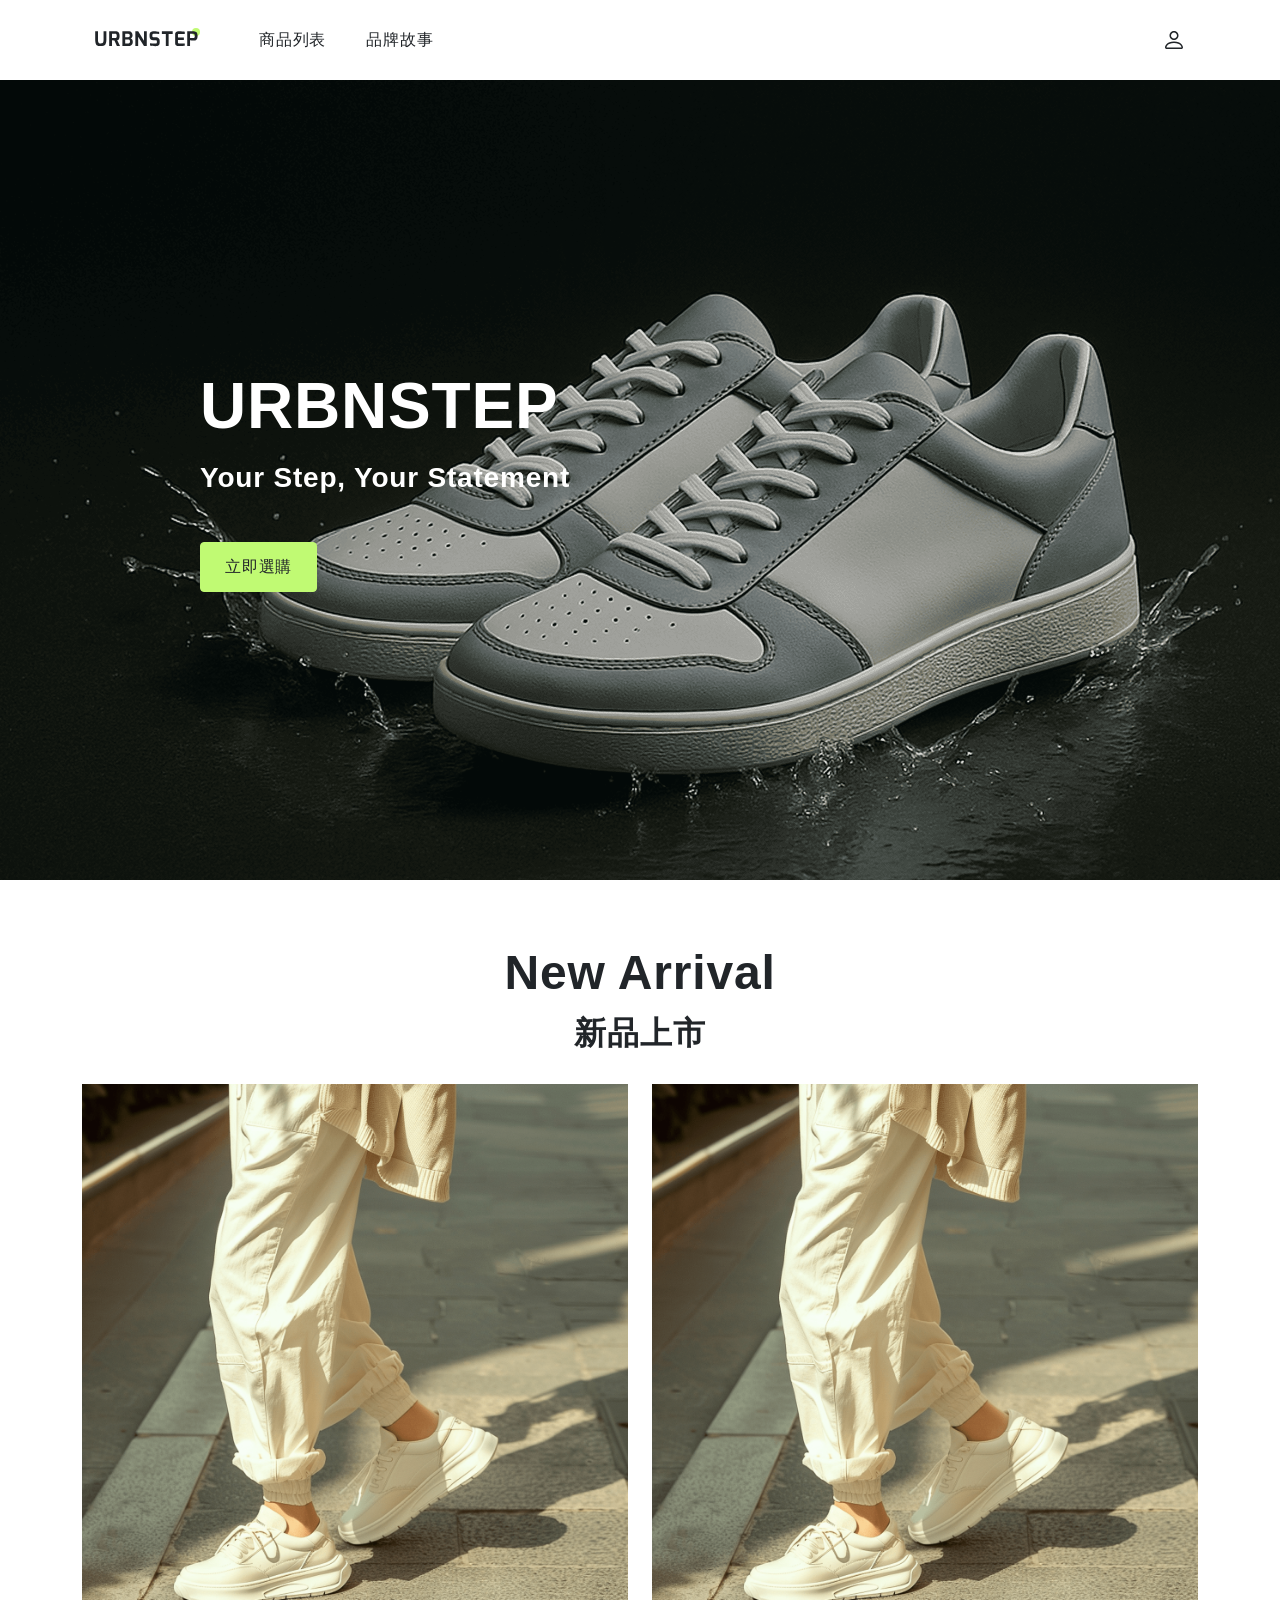
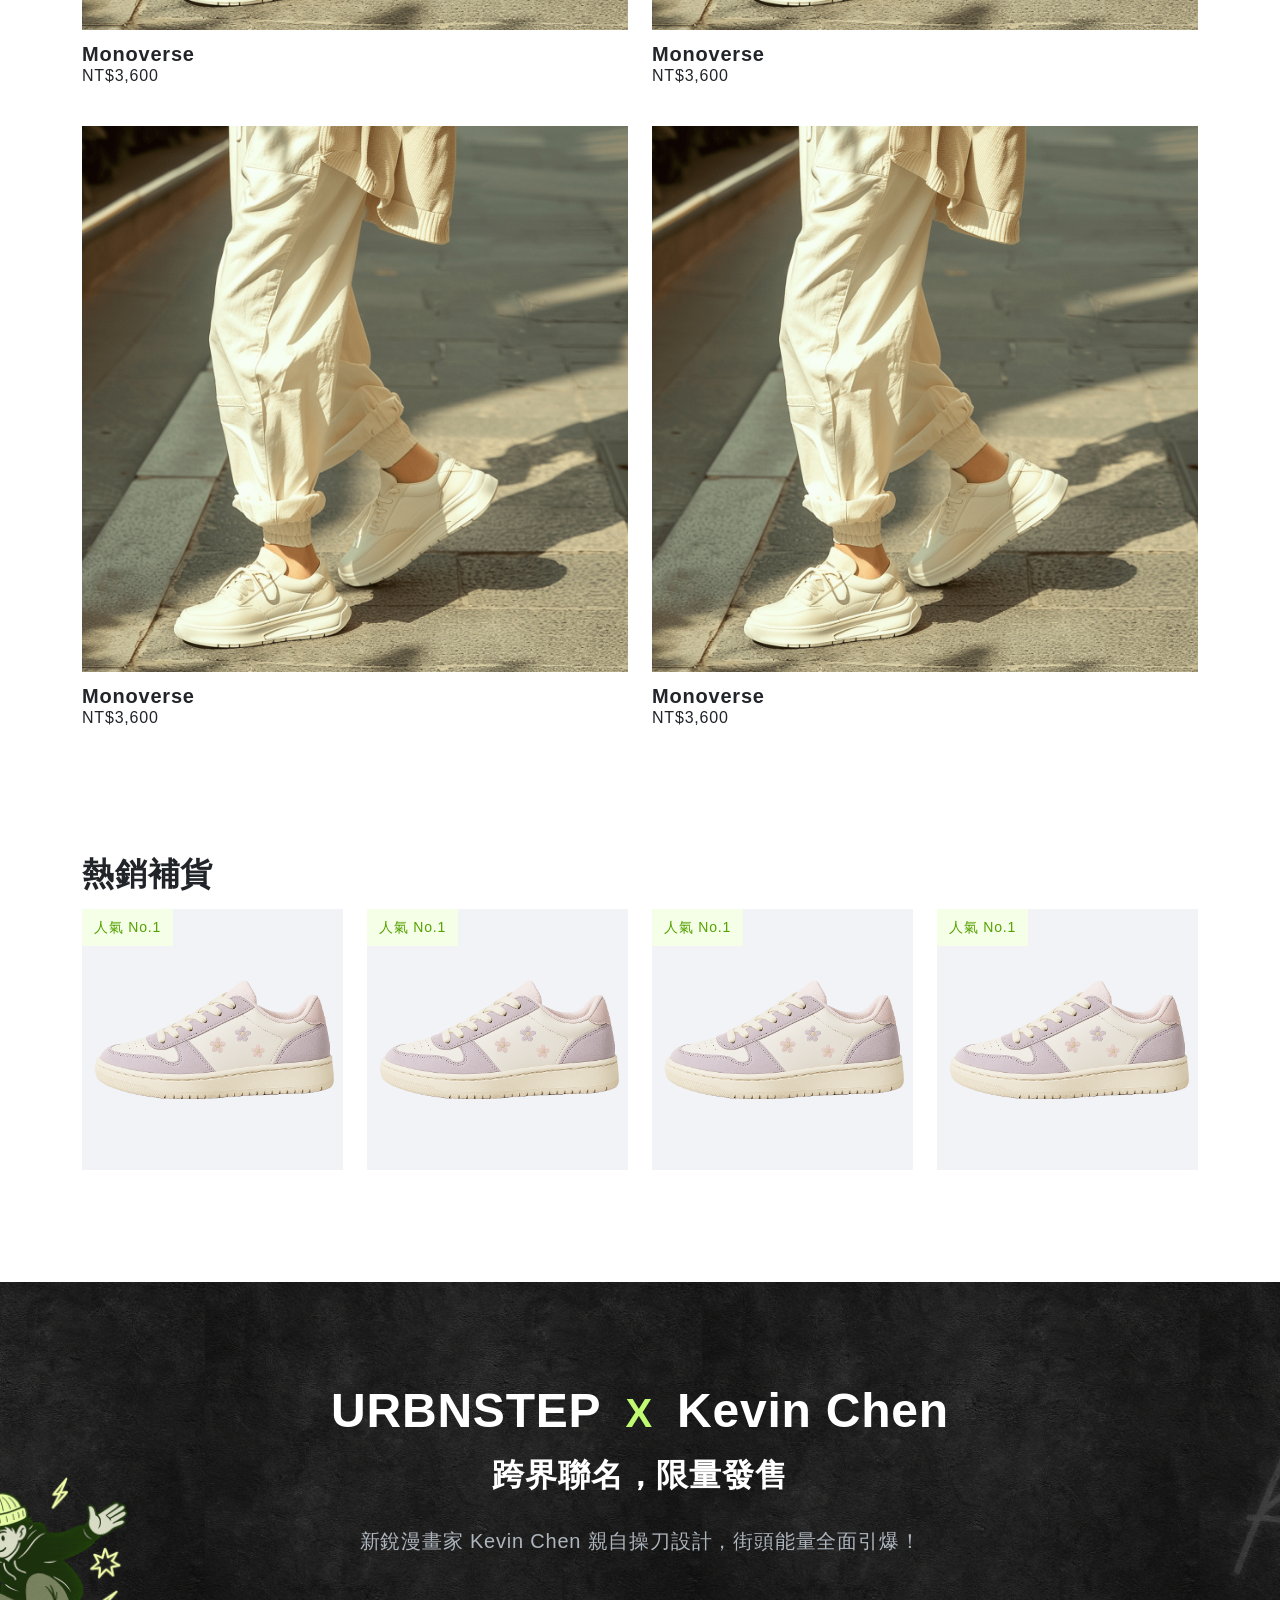
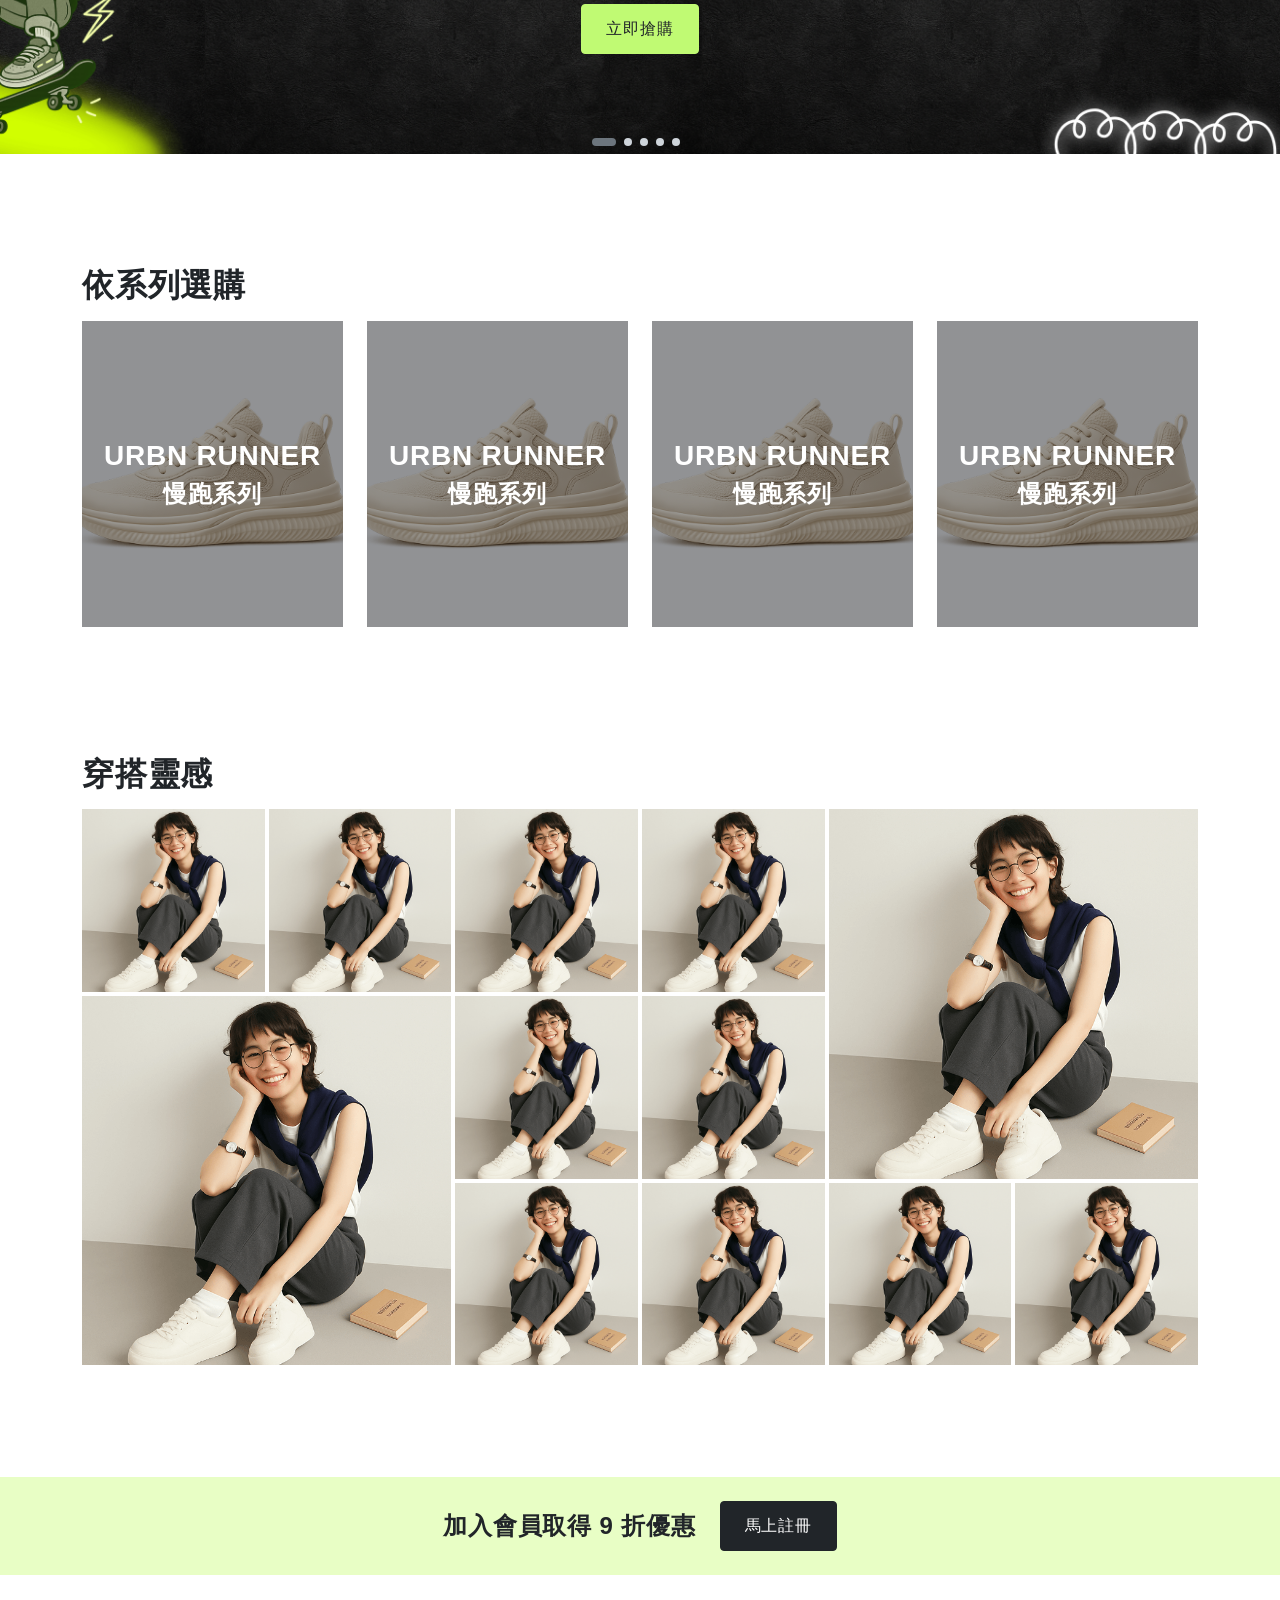
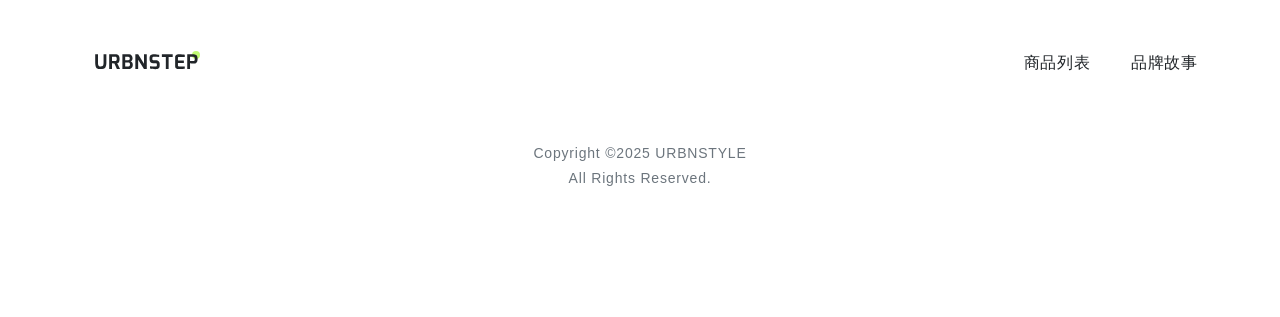
==== index.html @ 95d996f2 "feat:新增 index.html 的內容(穿搭、優惠)" ====
<!doctype html>
<html lang="en">
  <head>
    <meta charset="UTF-8" />
    <meta name="viewport" content="width=device-width, initial-scale=1.0" />
    <title>Document</title>
    <link rel="stylesheet" href="./css/style/all.css" />
  </head>
  <body>
    <!-- header -->
    <header>
      <nav class="container py-sm-4 py-2">
        <ul
          class="list-unstyled d-flex justify-content-between align-items-center"
        >
          <li>
            <ul class="list-unstyled d-flex align-items-center">
              <li class="me-8">
                <img src="./img/svg/logo/logo.svg" alt="品牌標誌" />
              </li>
              <li class="me-7 d-none d-sm-flex">
                <a class="py-3 fs-6 text-neutral-900 fw-medium" href="#"
                  >商品列表</a
                >
              </li>
              <li class="me-7 d-none d-sm-flex">
                <a class="py-3 fs-6 text-neutral-900 fw-medium" href="#"
                  >品牌故事</a
                >
              </li>
            </ul>
          </li>
          <li>
            <a class="p-3" href="#">
              <img src="./img/svg/icon/person.svg" alt="會員登入標誌" />
            </a>
          </li>
        </ul>
        <ul class="list-unstyled d-flex d-sm-none">
          <li class="w-50">
            <a class="py-3" href="">商品列表</a>
          </li class="w-50">
                    <li>
            <a class="py-3" href="">商品列表</a>
          </li>
        </ul>
      </nav>
      <section class="py-12 ps-13 bg-hero">
        <div>
          <div class="mb-8">
            <div class="mb-4">
              <h2 class="display-1 text-neutral-0 fw-bold lh-1p2">URBNSTEP</h2>
            </div>
            <h2 class="fs-3 text-neutral-0 fw-bold lh-1p2">
              Your Step, Your Statement
            </h2>
          </div>
          <input
            class="btn btn-large btn-primary"
            type="button"
            value="立即選購"
          />
        </div>
      </section>
    </header>
    <!-- main -->
    <main class="py-10">
      <!-- new arrival -->
      <section class="container pb-10">
        <!-- 標題 -->
        <div class="text-center mb-6">
          <div class="mb-3">
            <h2 class="display-2 text-neutral-900 fw-bold lh-1p2">
              New Arrival
            </h2>
          </div>
          <h2 class="fs-2 text-neutral-900 fw-bold lh-1p2">新品上市</h2>
        </div>
        <!-- 商品列表 -->
        <ul class="list-unstyled row row-cols-2 row-gap-7">
          <li class="col">
            <a href="">
              <div class="mb-3">
                <img src="./img/new-1.png" alt="商品照片" title="商品照片" />
              </div>
              <div>
                <h3 class="fs-5 text-neutral-900 fw-bold lh-1p2">Monoverse</h3>
                <h3 class="fs-6 text-neutral-900 fs-medium">NT$3,600</h3>
              </div>
            </a>
          </li>
          <li class="col">
            <a href="">
              <div class="mb-3">
                <img src="./img/new-1.png" alt="商品照片" title="商品照片" />
              </div>
              <div>
                <h3 class="fs-5 text-neutral-900 fw-bold lh-1p2">Monoverse</h3>
                <h3 class="fs-6 text-neutral-900 fs-medium">NT$3,600</h3>
              </div>
            </a>
          </li>
          <li class="col">
            <a href="">
              <div class="mb-3">
                <img src="./img/new-1.png" alt="商品照片" title="商品照片" />
              </div>
              <div>
                <h3 class="fs-5 text-neutral-900 fw-bold lh-1p2">Monoverse</h3>
                <h3 class="fs-6 text-neutral-900 fs-medium">NT$3,600</h3>
              </div>
            </a>
          </li>
          <li class="col">
            <a href="">
              <div class="mb-3">
                <img src="./img/new-1.png" alt="商品照片" title="商品照片" />
              </div>
              <div>
                <h3 class="fs-5 text-neutral-900 fw-bold lh-1p2">Monoverse</h3>
                <h3 class="fs-6 text-neutral-900 fs-medium">NT$3,600</h3>
              </div>
            </a>
          </li>
        </ul>
      </section>
      <!-- 熱銷補貨 -->
      <section class="container py-10">
        <!-- 標題 -->
        <div class="mb-4">
          <h2 class="fs-2 text-neutral-900 fw-bold lh-1p2">熱銷補貨</h2>
        </div>
        <!-- 商品列表 -->
        <ul class="list-unstyled row row-cols-4">
          <li class="col">
            <div class="position-relative">
              <img src="./img/product-3.png" alt="商品圖片" title="商品圖片" />
              <span
                class="py-2 px-3 position-absolute top-0 start-0 fs-7 text-primary-400 fw-medium bg-primary-100"
                >人氣 No.1</span
              >
            </div>
          </li>
          <li class="col">
            <div class="position-relative">
              <img src="./img/product-3.png" alt="商品圖片" title="商品圖片" />
              <span
                class="py-2 px-3 position-absolute top-0 start-0 fs-7 text-primary-400 fw-medium bg-primary-100"
                >人氣 No.1</span
              >
            </div>
          </li>
          <li class="col">
            <div class="position-relative">
              <img src="./img/product-3.png" alt="商品圖片" title="商品圖片" />
              <span
                class="py-2 px-3 position-absolute top-0 start-0 fs-7 text-primary-400 fw-medium bg-primary-100"
                >人氣 No.1</span
              >
            </div>
          </li>
          <li class="col">
            <div class="position-relative">
              <img src="./img/product-3.png" alt="商品圖片" title="商品圖片" />
              <span
                class="py-2 px-3 position-absolute top-0 start-0 fs-7 text-primary-400 fw-medium bg-primary-100"
                >人氣 No.1</span
              >
            </div>
          </li>
        </ul>
      </section>
      <!-- 聯名 -->
      <section class="py-8">
        <!-- 標題、CTA -->
        <div class="bg-cobrand pt-14 pb-2">
          <div class="text-center mb-15">
            <div class="mb-8">
              <div class="mb-4">
                <h2 class="display-2 text-neutral-0 fw-bold lh-1p2">
                  URBNSTEP<span
                    class="px-5 fs-1 text-primary-300 fw-bold lh-1p2"
                    >X</span
                  >Kevin Chen
                </h2>
              </div>
              <div class="mb-6">
                <h2 class="fs-2 text-neutral-0 fw-bold lh-1p2">
                  跨界聯名，限量發售
                </h2>
              </div>
              <p class="fs-5 text-neutral-500 fw-normal">
                新銳漫畫家 Kevin Chen 親自操刀設計，街頭能量全面引爆！
              </p>
            </div>
            <input
              class="btn btn-large btn-primary"
              type="button"
              value="立即搶購"
            />
          </div>
          <!-- 分頁按鈕 -->
          <ul class="list-unstyled d-flex justify-content-center">
            <li class="me-2">
              <a class="py-1 px-3 bg-neutral-600 rounded-pill" href=""></a>
            </li>
            <li class="me-2">
              <a class="py-1 px-1 bg-neutral-400 rounded-pill" href=""></a>
            </li>
            <li class="me-2">
              <a class="py-1 px-1 bg-neutral-400 rounded-pill" href=""></a>
            </li>
            <li class="me-2">
              <a class="py-1 px-1 bg-neutral-400 rounded-pill" href=""></a>
            </li>
            <li class="me-2">
              <a class="py-1 px-1 bg-neutral-400 rounded-pill" href=""></a>
            </li>
          </ul>
        </div>
      </section>
      <!-- 系列 -->
      <section class="container py-10">
        <!-- 標題 -->
        <div class="mb-4">
          <h2 class="fs-2 text-neutral-900 fw-bold lh-1p2">依系列選購</h2>
        </div>
        <!-- 商品列表 -->
        <ul class="list-unstyled row row-cols-4">
          <li class="col">
            <div class="py-16 bg-shoes-1">
              <div class="text-center">
                <div class="mb-2">
                  <p class="fs-3 text-neutral-0 fw-bold lh-1p2">URBN RUNNER</p>
                </div>
                <p class="fs-4 text-neutral-0 fw-bold lh-1p2">慢跑系列</p>
              </div>
            </div>
          </li>
          <li class="col">
            <div class="py-16 bg-shoes-1">
              <div class="text-center">
                <div class="mb-2">
                  <p class="fs-3 text-neutral-0 fw-bold lh-1p2">URBN RUNNER</p>
                </div>
                <p class="fs-4 text-neutral-0 fw-bold lh-1p2">慢跑系列</p>
              </div>
            </div>
          </li>
          <li class="col">
            <div class="py-16 bg-shoes-1">
              <div class="text-center">
                <div class="mb-2">
                  <p class="fs-3 text-neutral-0 fw-bold lh-1p2">URBN RUNNER</p>
                </div>
                <p class="fs-4 text-neutral-0 fw-bold lh-1p2">慢跑系列</p>
              </div>
            </div>
          </li>
          <li class="col">
            <div class="py-16 bg-shoes-1">
              <div class="text-center">
                <div class="mb-2">
                  <p class="fs-3 text-neutral-0 fw-bold lh-1p2">URBN RUNNER</p>
                </div>
                <p class="fs-4 text-neutral-0 fw-bold lh-1p2">慢跑系列</p>
              </div>
            </div>
          </li>
        </ul>
      </section>
      <!-- 穿搭 -->
      <section class="container py-10">
        <!-- 標題 -->
        <div class="mb-4">
          <h2 class="fs-2 text-neutral-900 fw-bold lh-1p2">穿搭靈感</h2>
        </div>
        <!-- 照片 -->
        <div>
          <ul class="list-unstyled d-flex gap-1">
            <li class="d-flex gap-1 flex-column">
              <div class="d-flex gap-1">
                <a  href="">
                  <img src="./img/inspiration-1.png" alt="照片" title="照片" />
                </a>
                <a  href="">
                  <img src="./img/inspiration-1.png" alt="照片" title="照片" />
                </a>
              </div>
              <a  href="">
                <img src="./img/inspiration-1.png" alt="照片" title="照片" />
              </a>
            </li>
            <li class="d-flex gap-1 flex-column">
              <div class="d-flex gap-1">
                <a  href="">
                  <img src="./img/inspiration-1.png" alt="照片" title="照片" />
                </a>
                <a  href="">
                  <img src="./img/inspiration-1.png" alt="照片" title="照片" />
                </a>
              </div>
              <div class="d-flex gap-1">
                <a  href="">
                  <img src="./img/inspiration-1.png" alt="照片" title="照片" />
                </a>
                <a  href="">
                  <img src="./img/inspiration-1.png" alt="照片" title="照片" />
                </a>
              </div>
              <div class="d-flex gap-1">
                <a  href="">
                  <img src="./img/inspiration-1.png" alt="照片" title="照片" />
                </a>
                <a  href="">
                  <img src="./img/inspiration-1.png" alt="照片" title="照片" />
                </a>
              </div>
            </li>
            <li class="d-flex gap-1 flex-column">
              <a  href="">
                <img src="./img/inspiration-1.png" alt="照片" title="照片" />
              </a>
              <div class="d-flex gap-1">
                <a  href="">
                  <img src="./img/inspiration-1.png" alt="照片" title="照片" />
                </a>
                <a href="">
                  <img src="./img/inspiration-1.png" alt="照片" title="照片" />
                </a>
              </div>

            </li>
          </ul>
        </div>
      </section>
      <!-- 優惠 -->
      <section class="pt-8">
        <div class="py-5 bg-primary-200 d-flex gap-5 justify-content-center align-items-center">
          <h2 class="fs-4 text-neutral-900 fw-bold lh-1p2">
            加入會員取得 9 折優惠
          </h2>
          <a class="btn btn-large btn-neutral-filled" href="">
            馬上註冊
          </a>
        </div>
      </section>
    <!-- footer -->
    <footer class="py-10">
      <nav class="container mb-5">
        <ul
          class="list-unstyled d-flex justify-content-between align-items-center"
        >
          <li class="me-8">
            <img src="./img/svg/logo/logo.svg" alt="品牌標誌" />
          </li>
          <li class="d-flex justify-content-center align-items-center">
            <a class="me-7 py-3 fs-6 text-neutral-900 fw-medium" href="#"
              >商品列表</a
            >
            <a class="py-3 fs-6 text-neutral-900 fw-medium" href="#"
              >品牌故事</a
            >
          </li>
        </ul>
      </nav>
      <section class="container pt-6 text-center">
        <div class="mb-1">
          <p class="fs-7 text-neutral-600 fw-normal">
            Copyright ©2025 URBNSTYLE
          </p>
        </div>
        <p class="fs-7 text-neutral-600 fw-normal">All Rights Reserved.</p>
      </section>
    </footer>
  </body>
</html>
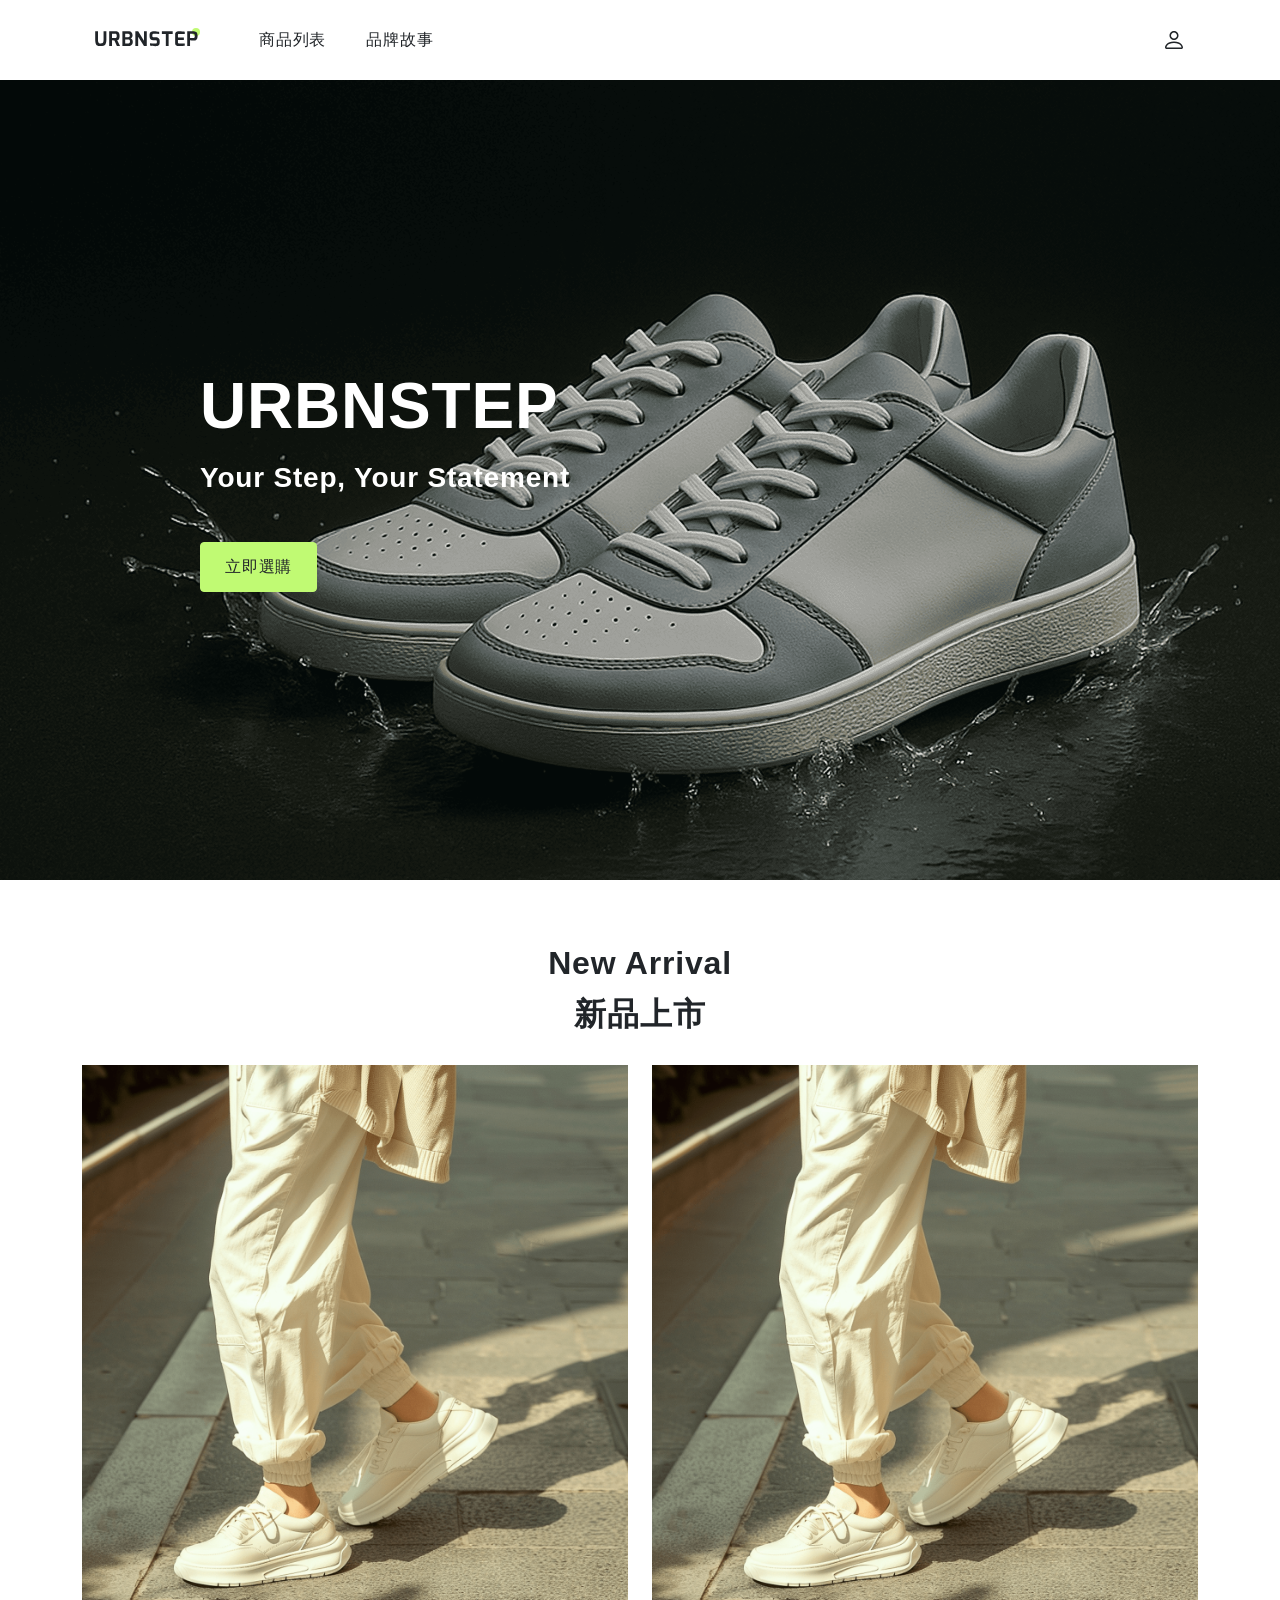
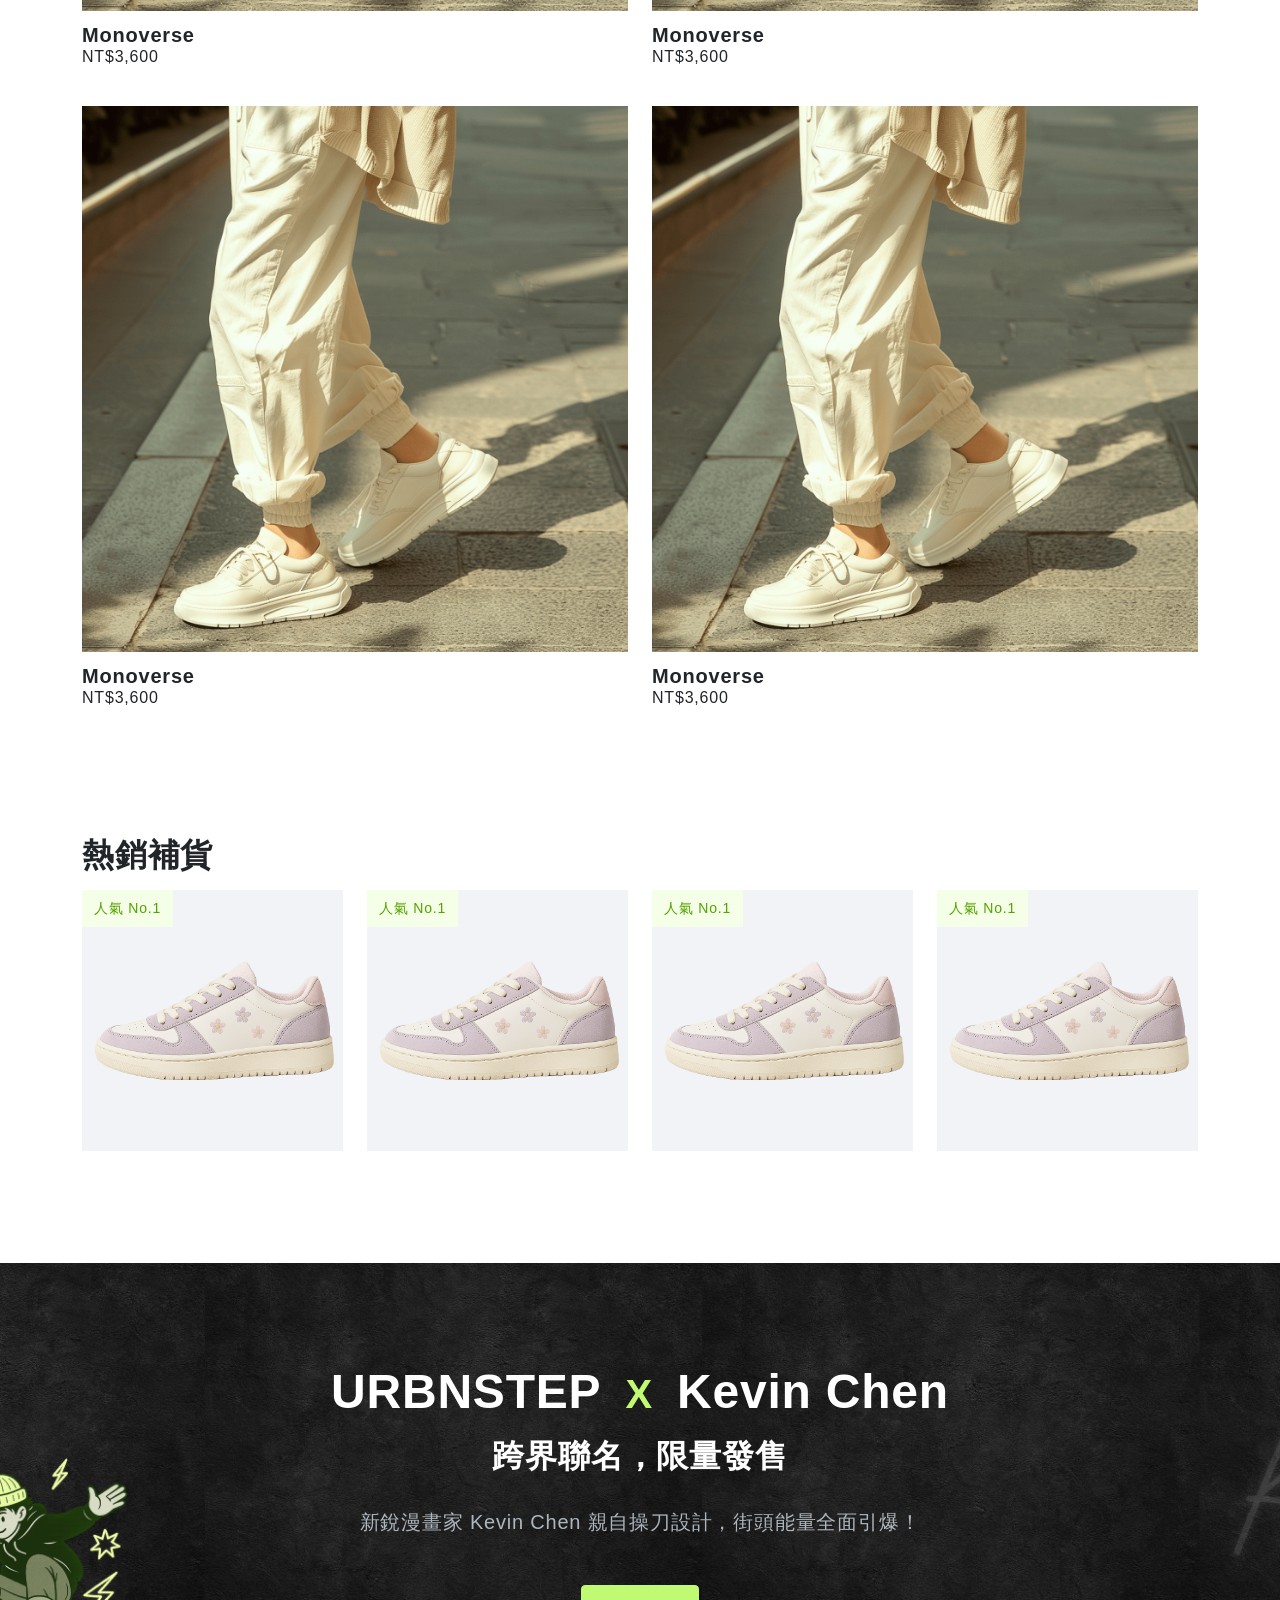
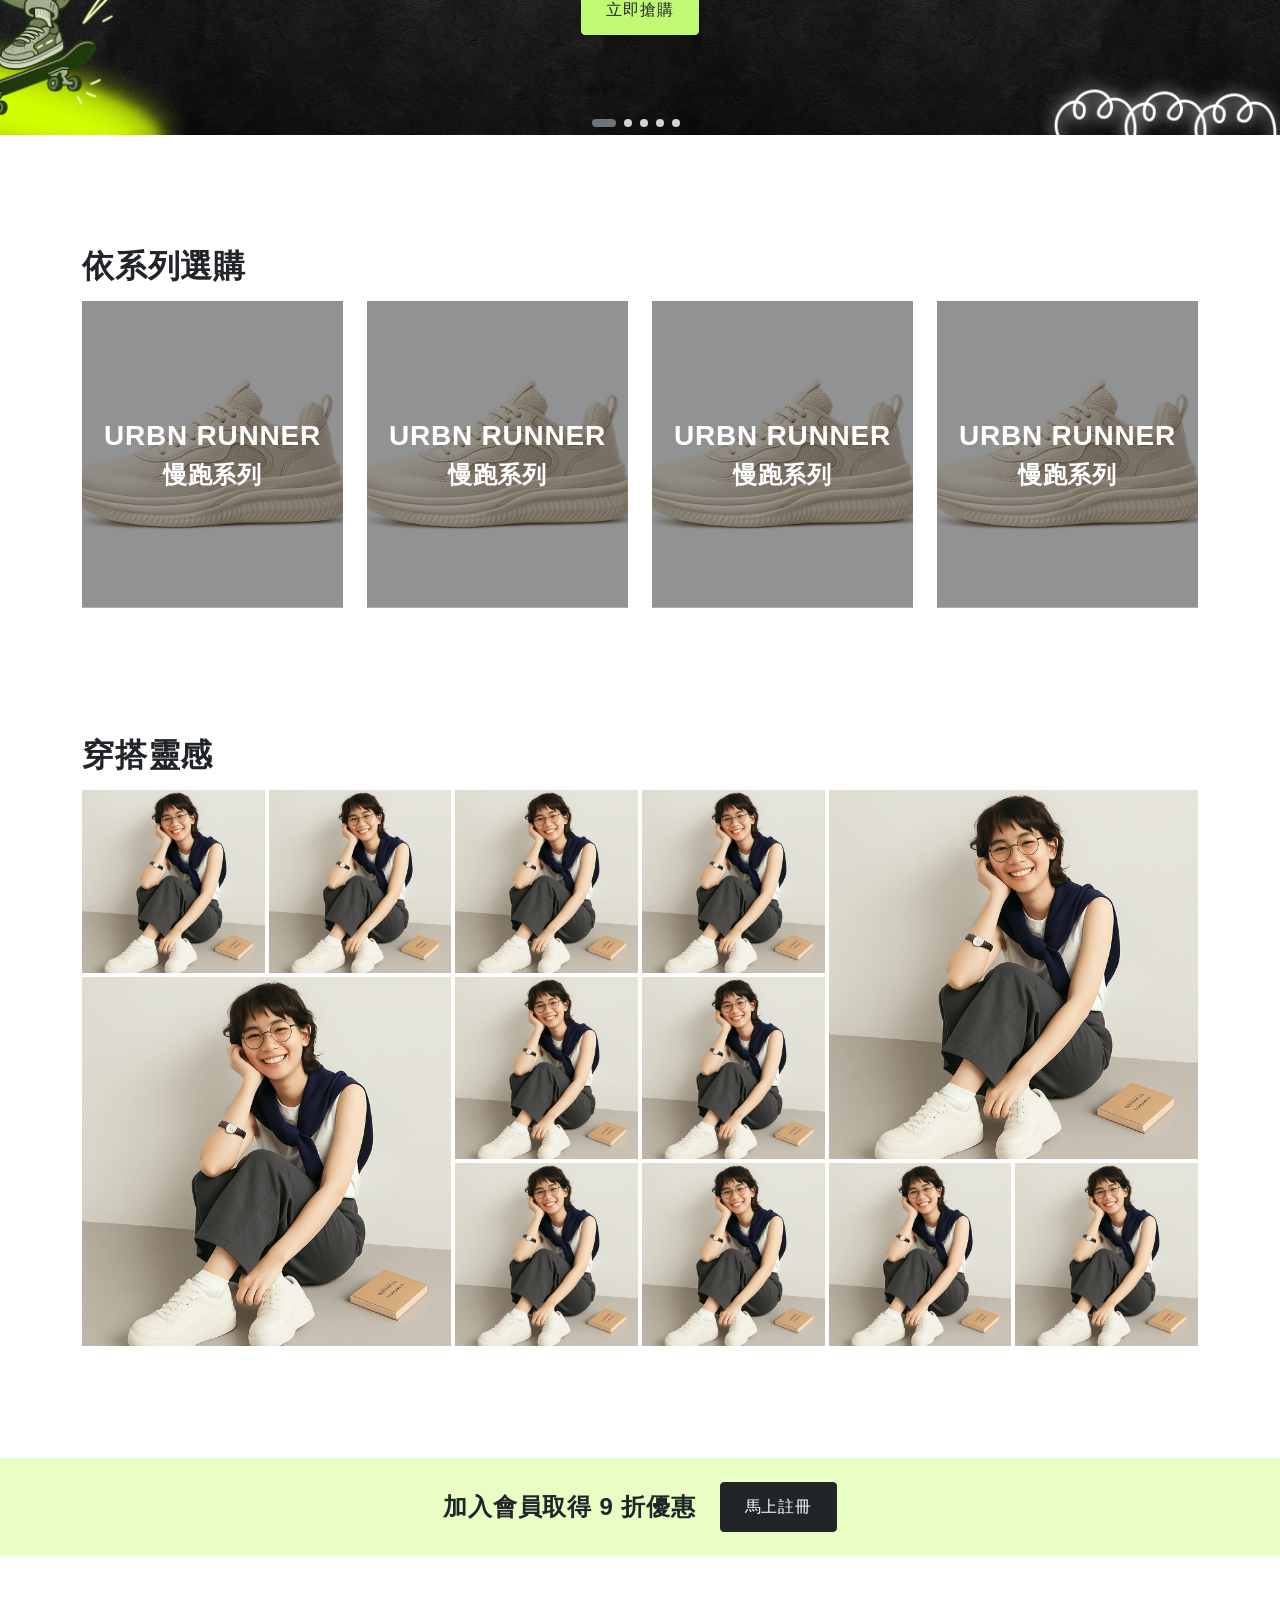
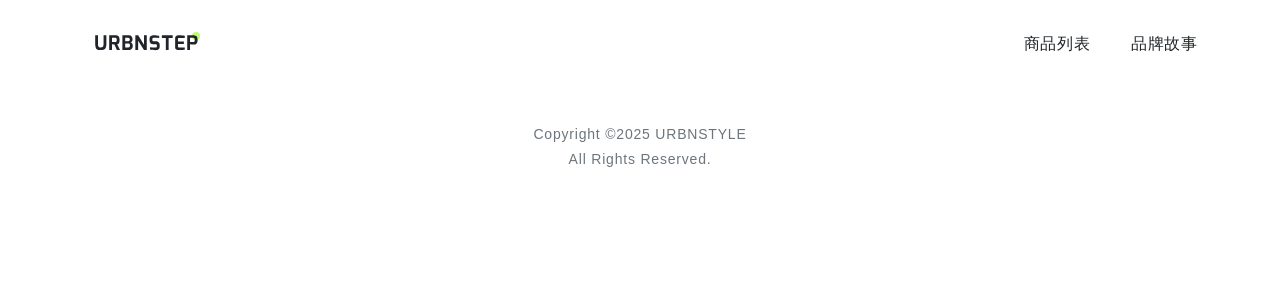
==== commit 13c011af: "feat:新增 index.html 的 RWD (header)" ====
--- a/index.html
+++ b/index.html
@@ -9,7 +9,8 @@
   <body>
     <!-- header -->
     <header>
-      <nav class="container py-sm-4 py-2">
+      <!-- 電腦版 -->
+      <nav class="container py-sm-4 py-3">
         <ul
           class="list-unstyled d-flex justify-content-between align-items-center"
         >
@@ -36,22 +37,26 @@
             </a>
           </li>
         </ul>
-        <ul class="list-unstyled d-flex d-sm-none">
-          <li class="w-50">
-            <a class="py-3" href="">商品列表</a>
-          </li class="w-50">
-                    <li>
-            <a class="py-3" href="">商品列表</a>
-          </li>
-        </ul>
       </nav>
-      <section class="py-12 ps-13 bg-hero">
+      <!-- 手機版 -->
+      <nav class="d-sm-none">
+        <ul class="list-unstyled d-flex  text-center">
+          <li class="flex-grow-1">
+            <a class="py-3 btn-primary-200 active-1" href="">商品列表</a>
+          </li >
+          <li class="flex-grow-1">
+            <a class="py-3 btn-primary-200 " href="">品牌故事</a>
+          </li>
+        </ul>
+      </nav>
+      <!-- hero  -->
+      <section class="py-12 ps-md-13 px-5 bg-md-hero bg-hero">
         <div>
-          <div class="mb-8">
-            <div class="mb-4">
-              <h2 class="display-1 text-neutral-0 fw-bold lh-1p2">URBNSTEP</h2>
-            </div>
-            <h2 class="fs-3 text-neutral-0 fw-bold lh-1p2">
+          <div class="mb-md-8 mb-6">
+            <div class="mb-md-4 mb-2">
+              <h2 class="display-md-1 display-2 text-neutral-0 fw-bold lh-1p2">URBNSTEP</h2>
+            </div>
+            <h2 class="fs-md-3 fs-5 text-neutral-0 fw-bold lh-1p2">
               Your Step, Your Statement
             </h2>
           </div>
@@ -64,13 +69,13 @@
       </section>
     </header>
     <!-- main -->
-    <main class="py-10">
+    <main class="py-md-10 py-7">
       <!-- new arrival -->
       <section class="container pb-10">
         <!-- 標題 -->
-        <div class="text-center mb-6">
+        <div class="text-center mb-md-6 mb-5">
           <div class="mb-3">
-            <h2 class="display-2 text-neutral-900 fw-bold lh-1p2">
+            <h2 class="display-md-2 fs-2 text-neutral-900 fw-bold lh-1p2">
               New Arrival
             </h2>
           </div>
--- a/css/style/all.css
+++ b/css/style/all.css
@@ -768,51 +768,51 @@
 }
 
 .display-xs-1 {
-  font-size: 4rem;
+  font-size: 4rem !important;
 }
 
 .display-xs-2 {
-  font-size: 3rem;
+  font-size: 3rem !important;
 }
 
 @media (min-width: 576px) {
   .display-sm-1 {
-    font-size: 4rem;
+    font-size: 4rem !important;
   }
   .display-sm-2 {
-    font-size: 3rem;
+    font-size: 3rem !important;
   }
 }
 @media (min-width: 768px) {
   .display-md-1 {
-    font-size: 4rem;
+    font-size: 4rem !important;
   }
   .display-md-2 {
-    font-size: 3rem;
+    font-size: 3rem !important;
   }
 }
 @media (min-width: 992px) {
   .display-lg-1 {
-    font-size: 4rem;
+    font-size: 4rem !important;
   }
   .display-lg-2 {
-    font-size: 3rem;
+    font-size: 3rem !important;
   }
 }
 @media (min-width: 1200px) {
   .display-xl-1 {
-    font-size: 4rem;
+    font-size: 4rem !important;
   }
   .display-xl-2 {
-    font-size: 3rem;
+    font-size: 3rem !important;
   }
 }
 @media (min-width: 1400px) {
   .display-xxl-1 {
-    font-size: 4rem;
+    font-size: 4rem !important;
   }
   .display-xxl-2 {
-    font-size: 3rem;
+    font-size: 3rem !important;
   }
 }
 .mb-0-last > :last-child {
@@ -8584,6 +8584,20 @@
   color: #477a11 !important;
 }
 
+.btn-primary-200 {
+  background: #f5fee7;
+  color: #212529;
+}
+.btn-primary-200:hover {
+  background: #e8fec5;
+  color: #212529;
+}
+.btn-primary-200:active {
+  background: #e8fec5 !important;
+  border: !important;
+  color: #212529 !important;
+}
+
 .btn-neutral-filled {
   background: #212529;
   border: 1px solid #212529;
@@ -8601,8 +8615,12 @@
   color: #ffffff !important;
 }
 
+.active-1 {
+  background-color: #e8fec5;
+}
+
 .bg-hero {
-  background: url(../../img/banner.png);
+  background: url(../../img/banner-sm.png);
   background-size: cover;
   background-position: center;
   background-repeat: no-repeat;
@@ -8623,6 +8641,14 @@
   background-repeat: no-repeat;
 }
 
+@media (min-width: 768px) {
+  .bg-md-hero {
+    background: url(../../img/banner.png);
+    background-size: cover;
+    background-position: center;
+    background-repeat: no-repeat;
+  }
+}
 .align-baseline {
   vertical-align: baseline !important;
 }
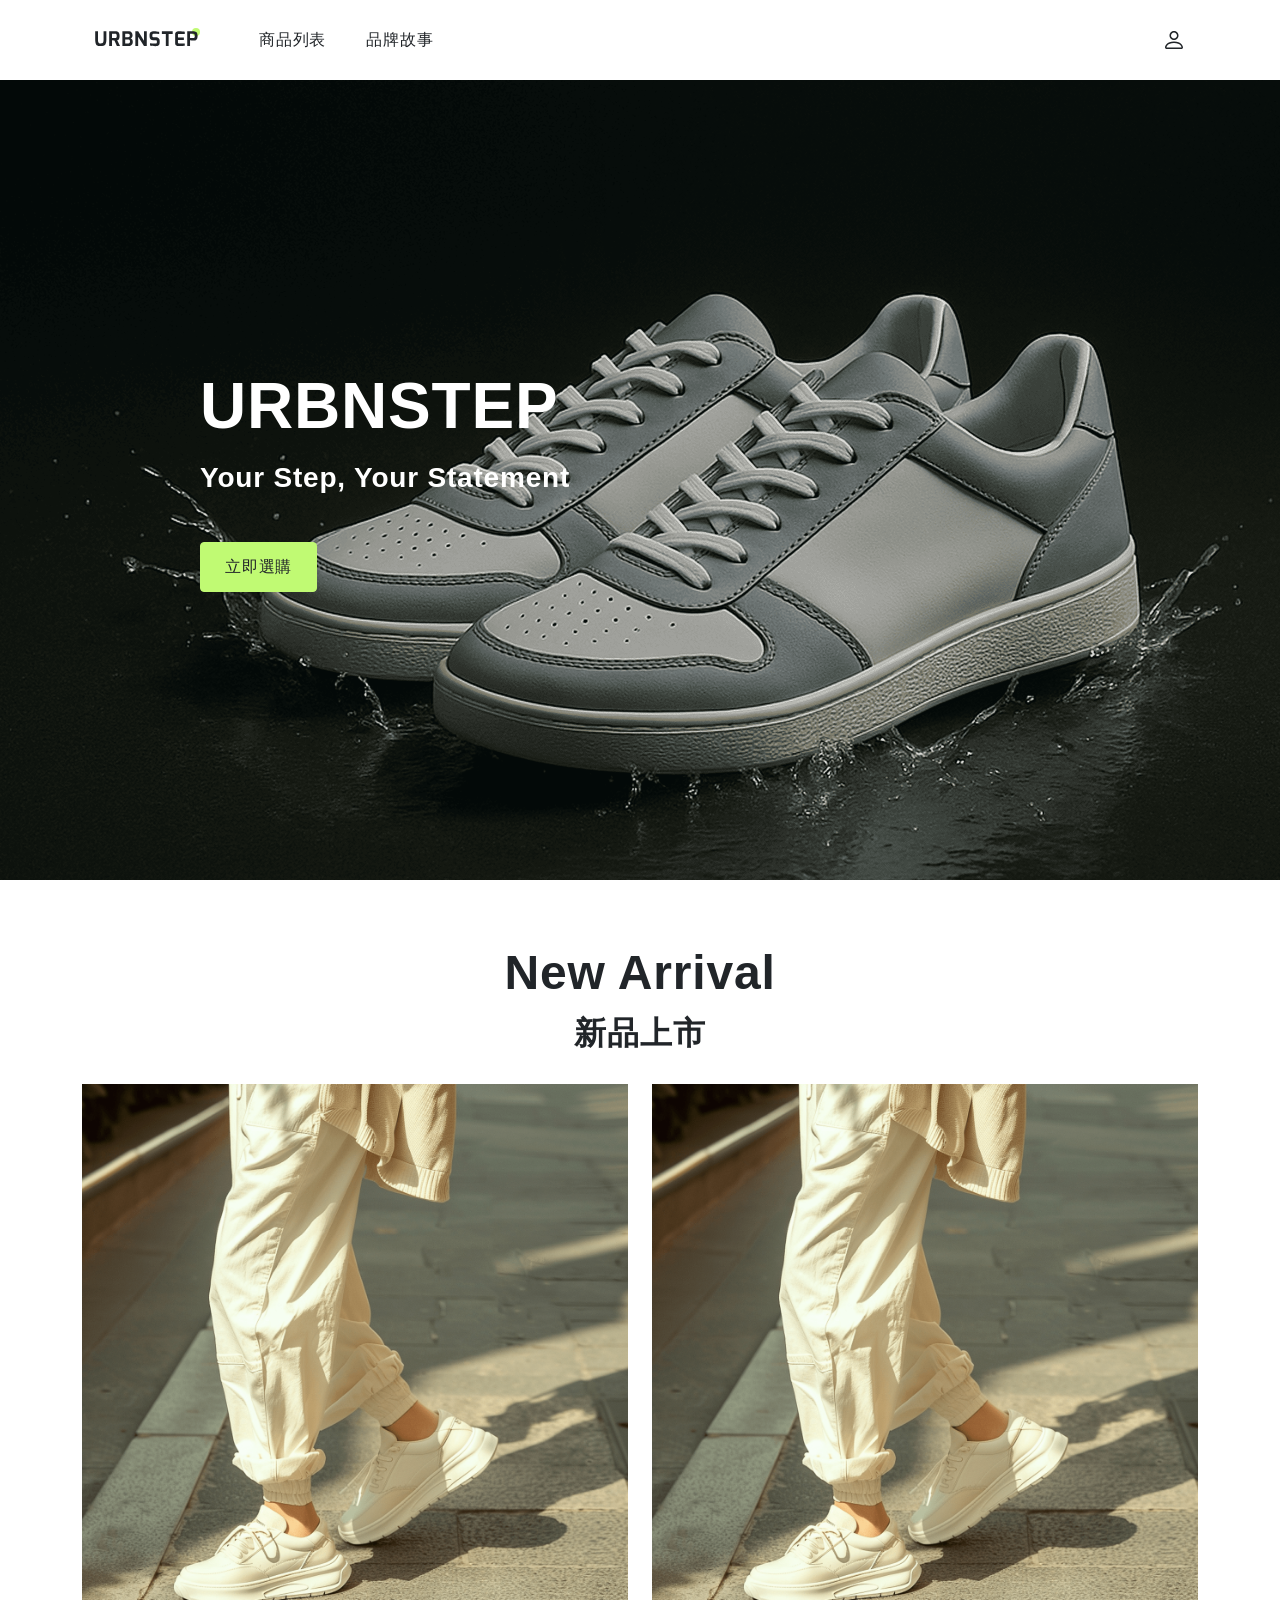
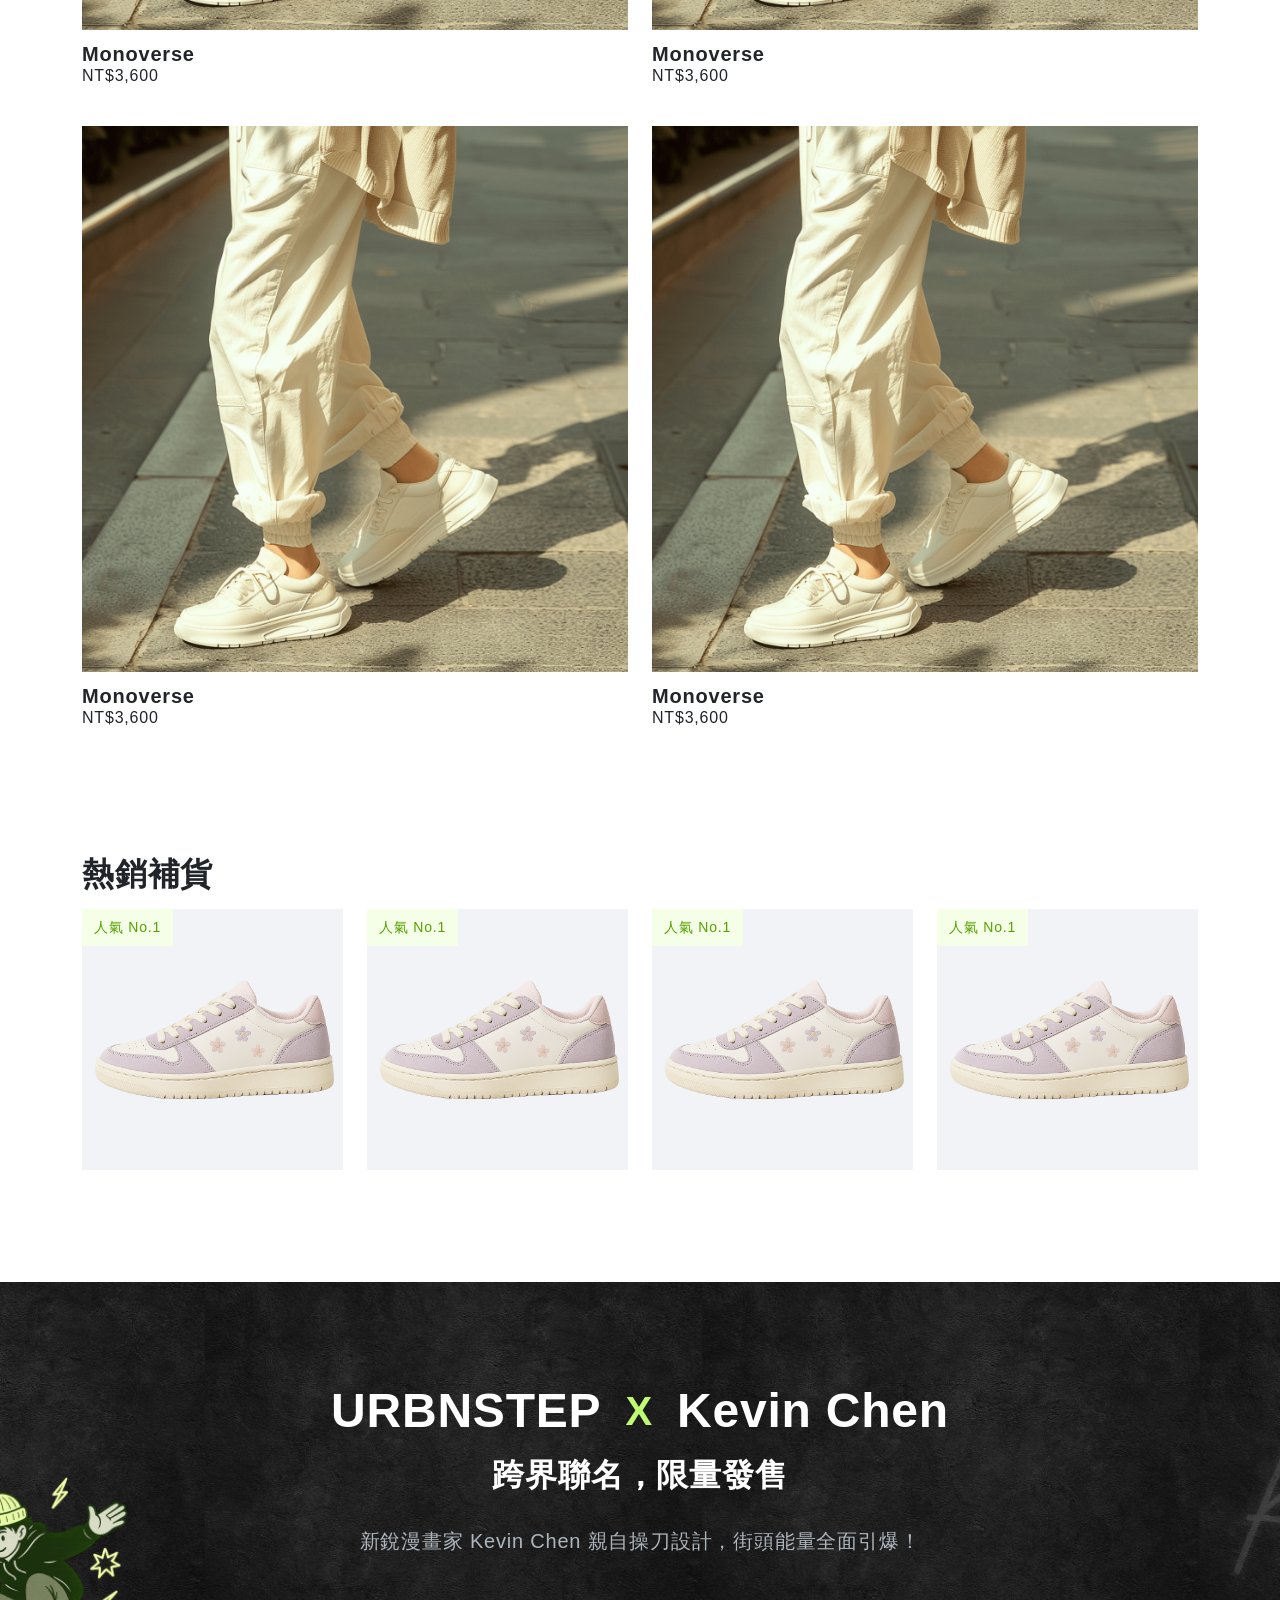
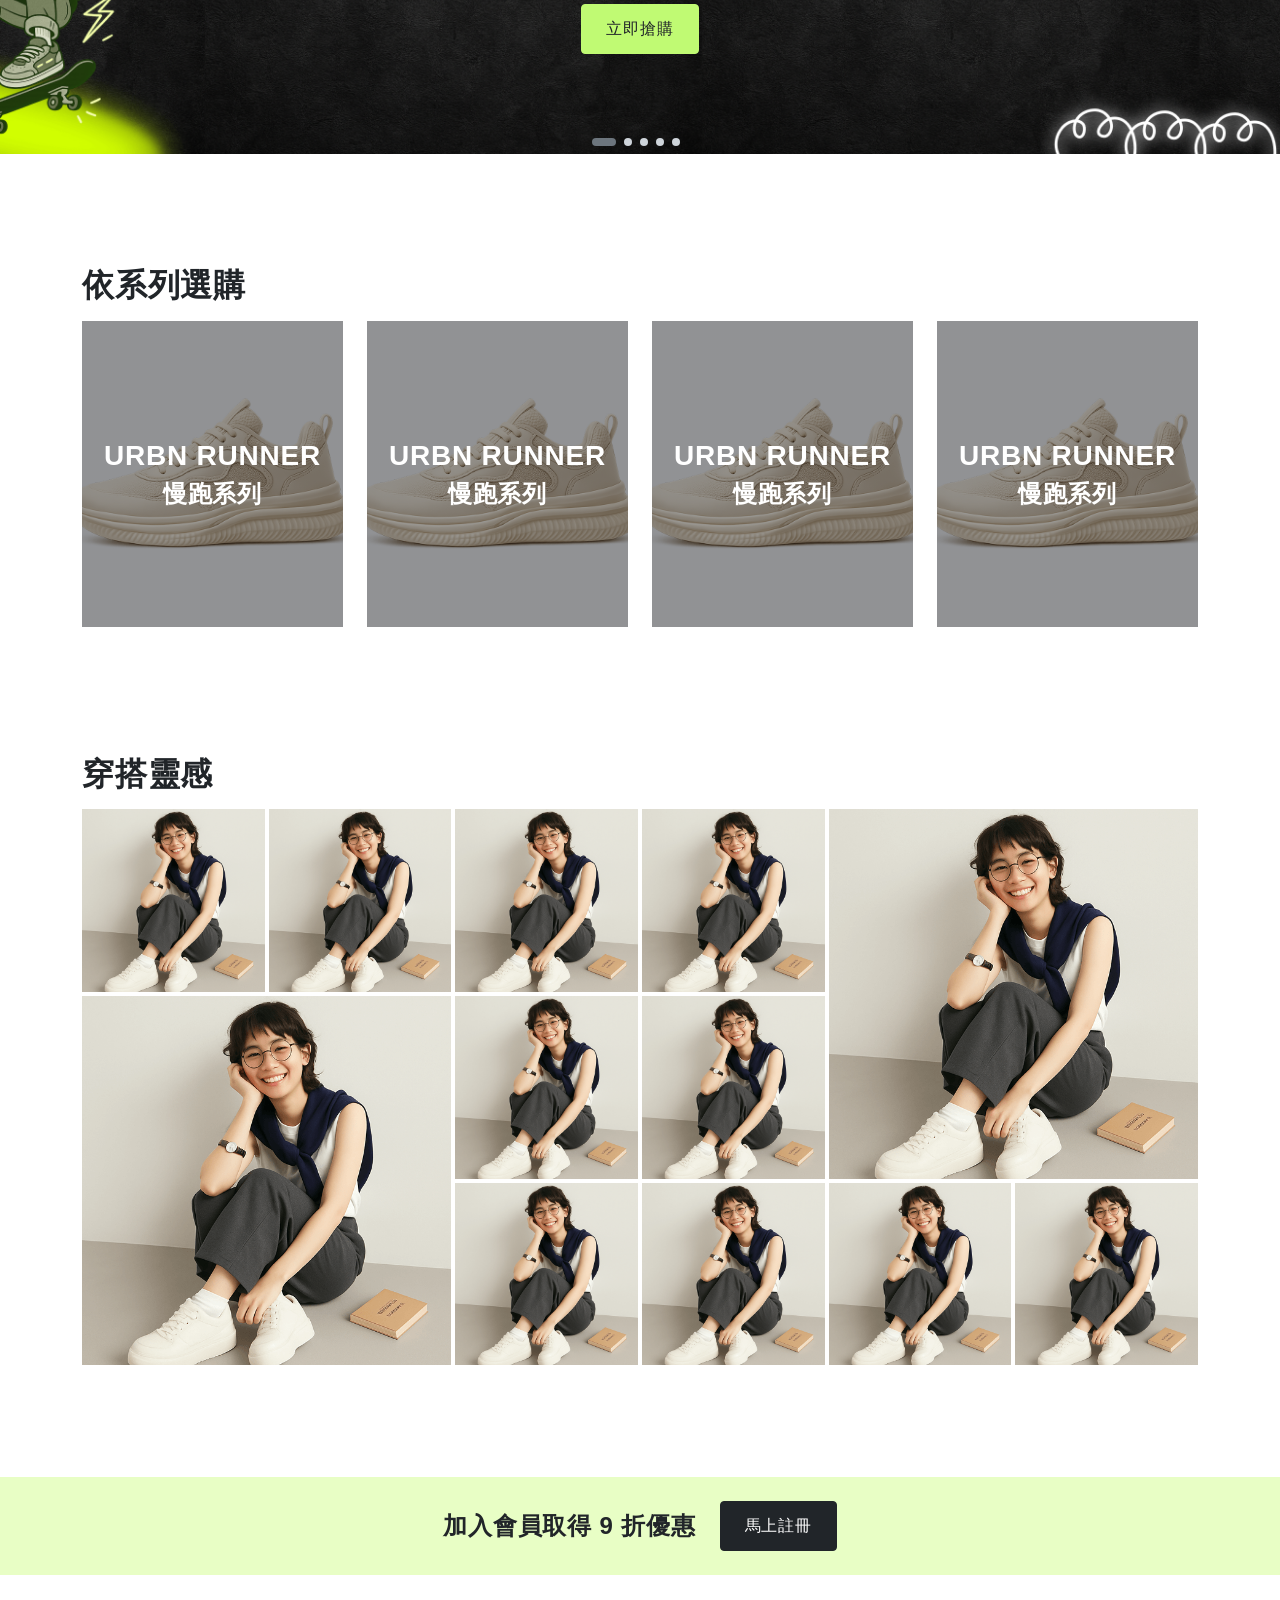
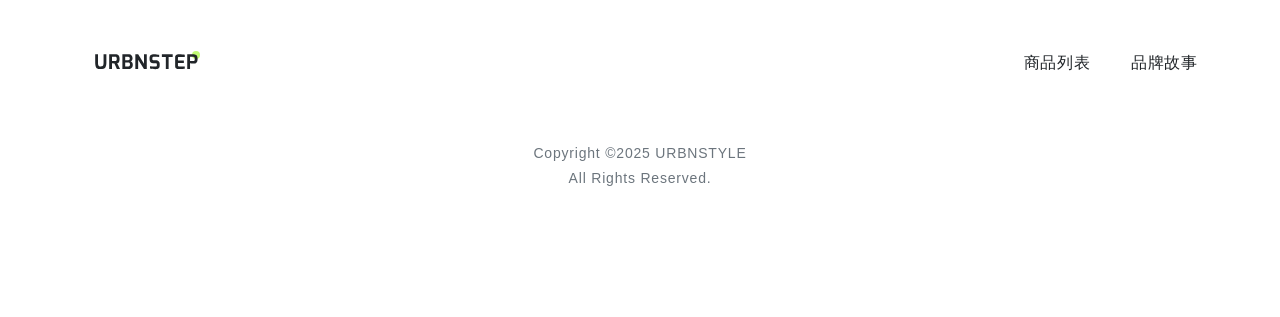
==== commit cc0328b0: "feat:新增 index.html 的 RWD (hero、新品、熱銷、聯名、系列)" ====
--- a/index.html
+++ b/index.html
@@ -71,58 +71,58 @@
     <!-- main -->
     <main class="py-md-10 py-7">
       <!-- new arrival -->
-      <section class="container pb-10">
+      <section class="container pb-md-10 pb-7">
         <!-- 標題 -->
         <div class="text-center mb-md-6 mb-5">
-          <div class="mb-3">
+          <div class="mb-md-3 mb-2">
             <h2 class="display-md-2 fs-2 text-neutral-900 fw-bold lh-1p2">
               New Arrival
             </h2>
           </div>
-          <h2 class="fs-2 text-neutral-900 fw-bold lh-1p2">新品上市</h2>
+          <h2 class="fs-md-2 fs-4 text-neutral-900 fw-bold lh-1p2">新品上市</h2>
         </div>
         <!-- 商品列表 -->
-        <ul class="list-unstyled row row-cols-2 row-gap-7">
-          <li class="col">
+        <ul class="list-unstyled row row-cols-2 row-gap-md-7 row-gap-5 mx-md-n3 mx-n17">
+          <li class="col px-md-3 px-17">
             <a href="">
-              <div class="mb-3">
+              <div class="mb-md-3 mb-2">
                 <img src="./img/new-1.png" alt="商品照片" title="商品照片" />
               </div>
               <div>
-                <h3 class="fs-5 text-neutral-900 fw-bold lh-1p2">Monoverse</h3>
+                <h3 class="fs-md-5 fs-6 text-neutral-900 fw-bold lh-1p2">Monoverse</h3>
                 <h3 class="fs-6 text-neutral-900 fs-medium">NT$3,600</h3>
               </div>
             </a>
           </li>
-          <li class="col">
+          <li class="col px-md-3 px-17">
             <a href="">
-              <div class="mb-3">
+              <div class="mb-md-3 mb-2">
                 <img src="./img/new-1.png" alt="商品照片" title="商品照片" />
               </div>
               <div>
-                <h3 class="fs-5 text-neutral-900 fw-bold lh-1p2">Monoverse</h3>
+                <h3 class="fs-md-5 fs-6 text-neutral-900 fw-bold lh-1p2">Monoverse</h3>
                 <h3 class="fs-6 text-neutral-900 fs-medium">NT$3,600</h3>
               </div>
             </a>
           </li>
-          <li class="col">
+          <li class="col px-md-3 px-17">
             <a href="">
-              <div class="mb-3">
+              <div class="mb-md-3 mb-2">
                 <img src="./img/new-1.png" alt="商品照片" title="商品照片" />
               </div>
               <div>
-                <h3 class="fs-5 text-neutral-900 fw-bold lh-1p2">Monoverse</h3>
+                <h3 class="fs-md-5 fs-6 text-neutral-900 fw-bold lh-1p2">Monoverse</h3>
                 <h3 class="fs-6 text-neutral-900 fs-medium">NT$3,600</h3>
               </div>
             </a>
           </li>
-          <li class="col">
+          <li class="col px-md-3 px-17">
             <a href="">
-              <div class="mb-3">
+              <div class="mb-md-3 mb-2">
                 <img src="./img/new-1.png" alt="商品照片" title="商品照片" />
               </div>
               <div>
-                <h3 class="fs-5 text-neutral-900 fw-bold lh-1p2">Monoverse</h3>
+                <h3 class="fs-md-5 fs-6 text-neutral-900 fw-bold lh-1p2">Monoverse</h3>
                 <h3 class="fs-6 text-neutral-900 fs-medium">NT$3,600</h3>
               </div>
             </a>
@@ -130,14 +130,14 @@
         </ul>
       </section>
       <!-- 熱銷補貨 -->
-      <section class="container py-10">
+      <section class="container py-md-10 py-7">
         <!-- 標題 -->
         <div class="mb-4">
-          <h2 class="fs-2 text-neutral-900 fw-bold lh-1p2">熱銷補貨</h2>
+          <h2 class="fs-md-2 fs-4 text-neutral-900 fw-bold lh-1p2">熱銷補貨</h2>
         </div>
         <!-- 商品列表 -->
-        <ul class="list-unstyled row row-cols-4">
-          <li class="col">
+        <ul class="list-unstyled row row-cols-md-4 row-cols-1 mx-md-n3 mx-n2 no-scrollbar flex-nowrap">
+          <li class="col px-md-3 px-2">
             <div class="position-relative">
               <img src="./img/product-3.png" alt="商品圖片" title="商品圖片" />
               <span
@@ -146,7 +146,7 @@
               >
             </div>
           </li>
-          <li class="col">
+          <li class="col px-md-3 px-2">
             <div class="position-relative">
               <img src="./img/product-3.png" alt="商品圖片" title="商品圖片" />
               <span
@@ -155,7 +155,7 @@
               >
             </div>
           </li>
-          <li class="col">
+          <li class="col px-md-3 px-2">
             <div class="position-relative">
               <img src="./img/product-3.png" alt="商品圖片" title="商品圖片" />
               <span
@@ -164,7 +164,7 @@
               >
             </div>
           </li>
-          <li class="col">
+          <li class="col px-md-3 px-2">
             <div class="position-relative">
               <img src="./img/product-3.png" alt="商品圖片" title="商品圖片" />
               <span
@@ -176,25 +176,25 @@
         </ul>
       </section>
       <!-- 聯名 -->
-      <section class="py-8">
+      <section class="py-md-8 py-5">
         <!-- 標題、CTA -->
-        <div class="bg-cobrand pt-14 pb-2">
-          <div class="text-center mb-15">
-            <div class="mb-8">
+        <div class="bg-cobrand pt-md-14 pb-md-2 py-10">
+          <div class="text-center mb-sm-15 ">
+            <div class="mb-sm-8 mb-6">
               <div class="mb-4">
-                <h2 class="display-2 text-neutral-0 fw-bold lh-1p2">
+                <h2 class="display-sm-2 fs-2 text-neutral-0 fw-bold lh-1p2 d-flex justify-content-center align-items-center flex-md-row flex-column row-gap-2">
                   URBNSTEP<span
-                    class="px-5 fs-1 text-primary-300 fw-bold lh-1p2"
+                    class="px-5 fs-sm-1 fs-3 text-primary-300 fw-bold lh-1p2"
                     >X</span
                   >Kevin Chen
                 </h2>
               </div>
-              <div class="mb-6">
-                <h2 class="fs-2 text-neutral-0 fw-bold lh-1p2">
+              <div class="mb-md-6 mb-5">
+                <h2 class="fs-sm-2 fs-5 text-neutral-0 fw-bold lh-1p2">
                   跨界聯名，限量發售
                 </h2>
               </div>
-              <p class="fs-5 text-neutral-500 fw-normal">
+              <p class="fs-md-5 fs-6 text-neutral-500 fw-normal">
                 新銳漫畫家 Kevin Chen 親自操刀設計，街頭能量全面引爆！
               </p>
             </div>
@@ -205,7 +205,7 @@
             />
           </div>
           <!-- 分頁按鈕 -->
-          <ul class="list-unstyled d-flex justify-content-center">
+          <ul class="list-unstyled d-flex justify-content-center d-md-flex d-none">
             <li class="me-2">
               <a class="py-1 px-3 bg-neutral-600 rounded-pill" href=""></a>
             </li>
@@ -225,13 +225,13 @@
         </div>
       </section>
       <!-- 系列 -->
-      <section class="container py-10">
+      <section class="container py-md-10 py-7">
         <!-- 標題 -->
         <div class="mb-4">
-          <h2 class="fs-2 text-neutral-900 fw-bold lh-1p2">依系列選購</h2>
+          <h2 class="fs-md-2 fs-4 text-neutral-900 fw-bold lh-1p2">依系列選購</h2>
         </div>
         <!-- 商品列表 -->
-        <ul class="list-unstyled row row-cols-4">
+        <ul class="list-unstyled row row-cols-xl-4 row-cols-2">
           <li class="col">
             <div class="py-16 bg-shoes-1">
               <div class="text-center">
--- a/css/style/all.css
+++ b/css/style/all.css
@@ -80,6 +80,7 @@
 /* 100px */
 /* 84px */
 /* 118px */
+/* 6px */
 /* 
   =============
   !!!!!圓角!!!!!
@@ -144,6 +145,7 @@
 #14:100
 #15:84
 #16:118
+#17:6
 */
 :root,
 [data-bs-theme=light] {
@@ -767,56 +769,16 @@
           box-sizing: border-box;
 }
 
-.display-xs-1 {
-  font-size: 4rem !important;
-}
-
-.display-xs-2 {
-  font-size: 3rem !important;
-}
-
-@media (min-width: 576px) {
-  .display-sm-1 {
-    font-size: 4rem !important;
-  }
-  .display-sm-2 {
-    font-size: 3rem !important;
-  }
-}
-@media (min-width: 768px) {
-  .display-md-1 {
-    font-size: 4rem !important;
-  }
-  .display-md-2 {
-    font-size: 3rem !important;
-  }
-}
-@media (min-width: 992px) {
-  .display-lg-1 {
-    font-size: 4rem !important;
-  }
-  .display-lg-2 {
-    font-size: 3rem !important;
-  }
-}
-@media (min-width: 1200px) {
-  .display-xl-1 {
-    font-size: 4rem !important;
-  }
-  .display-xl-2 {
-    font-size: 3rem !important;
-  }
-}
-@media (min-width: 1400px) {
-  .display-xxl-1 {
-    font-size: 4rem !important;
-  }
-  .display-xxl-2 {
-    font-size: 3rem !important;
-  }
-}
 .mb-0-last > :last-child {
   margin-bottom: 0 !important;
+}
+
+.no-scrollbar {
+  overflow: auto;
+  scrollbar-width: none;
+}
+.no-scrollbar::-webkit-scrollbar {
+  display: none;
 }
 
 .lead {
@@ -1336,6 +1298,16 @@
   --bs-gutter-y: 7.375rem;
 }
 
+.g-17,
+.gx-17 {
+  --bs-gutter-x: 6px;
+}
+
+.g-17,
+.gy-17 {
+  --bs-gutter-y: 6px;
+}
+
 @media (min-width: 576px) {
   .col-sm {
     -webkit-box-flex: 1;
@@ -1634,6 +1606,14 @@
   .gy-sm-16 {
     --bs-gutter-y: 7.375rem;
   }
+  .g-sm-17,
+  .gx-sm-17 {
+    --bs-gutter-x: 6px;
+  }
+  .g-sm-17,
+  .gy-sm-17 {
+    --bs-gutter-y: 6px;
+  }
 }
 @media (min-width: 768px) {
   .col-md {
@@ -1933,6 +1913,14 @@
   .gy-md-16 {
     --bs-gutter-y: 7.375rem;
   }
+  .g-md-17,
+  .gx-md-17 {
+    --bs-gutter-x: 6px;
+  }
+  .g-md-17,
+  .gy-md-17 {
+    --bs-gutter-y: 6px;
+  }
 }
 @media (min-width: 992px) {
   .col-lg {
@@ -2232,6 +2220,14 @@
   .gy-lg-16 {
     --bs-gutter-y: 7.375rem;
   }
+  .g-lg-17,
+  .gx-lg-17 {
+    --bs-gutter-x: 6px;
+  }
+  .g-lg-17,
+  .gy-lg-17 {
+    --bs-gutter-y: 6px;
+  }
 }
 @media (min-width: 1200px) {
   .col-xl {
@@ -2531,6 +2527,14 @@
   .gy-xl-16 {
     --bs-gutter-y: 7.375rem;
   }
+  .g-xl-17,
+  .gx-xl-17 {
+    --bs-gutter-x: 6px;
+  }
+  .g-xl-17,
+  .gy-xl-17 {
+    --bs-gutter-y: 6px;
+  }
 }
 @media (min-width: 1400px) {
   .col-xxl {
@@ -2829,6 +2833,14 @@
   .g-xxl-16,
   .gy-xxl-16 {
     --bs-gutter-y: 7.375rem;
+  }
+  .g-xxl-17,
+  .gx-xxl-17 {
+    --bs-gutter-x: 6px;
+  }
+  .g-xxl-17,
+  .gy-xxl-17 {
+    --bs-gutter-y: 6px;
   }
 }
 .table {
@@ -8586,15 +8598,18 @@
 
 .btn-primary-200 {
   background: #f5fee7;
+  border: 0px;
+  border-radius: 0px;
   color: #212529;
 }
 .btn-primary-200:hover {
   background: #e8fec5;
+  border: 0px;
   color: #212529;
 }
 .btn-primary-200:active {
   background: #e8fec5 !important;
-  border: !important;
+  border: 0px !important;
   color: #212529 !important;
 }
 
@@ -9499,6 +9514,10 @@
   margin: 7.375rem !important;
 }
 
+.m-17 {
+  margin: 6px !important;
+}
+
 .m-auto {
   margin: auto !important;
 }
@@ -9588,6 +9607,11 @@
   margin-left: 7.375rem !important;
 }
 
+.mx-17 {
+  margin-right: 6px !important;
+  margin-left: 6px !important;
+}
+
 .mx-auto {
   margin-right: auto !important;
   margin-left: auto !important;
@@ -9678,6 +9702,11 @@
   margin-bottom: 7.375rem !important;
 }
 
+.my-17 {
+  margin-top: 6px !important;
+  margin-bottom: 6px !important;
+}
+
 .my-auto {
   margin-top: auto !important;
   margin-bottom: auto !important;
@@ -9751,6 +9780,10 @@
   margin-top: 7.375rem !important;
 }
 
+.mt-17 {
+  margin-top: 6px !important;
+}
+
 .mt-auto {
   margin-top: auto !important;
 }
@@ -9823,6 +9856,10 @@
   margin-right: 7.375rem !important;
 }
 
+.me-17 {
+  margin-right: 6px !important;
+}
+
 .me-auto {
   margin-right: auto !important;
 }
@@ -9895,6 +9932,10 @@
   margin-bottom: 7.375rem !important;
 }
 
+.mb-17 {
+  margin-bottom: 6px !important;
+}
+
 .mb-auto {
   margin-bottom: auto !important;
 }
@@ -9967,10 +10008,524 @@
   margin-left: 7.375rem !important;
 }
 
+.ms-17 {
+  margin-left: 6px !important;
+}
+
 .ms-auto {
   margin-left: auto !important;
 }
 
+.m-n1 {
+  margin: -0.25rem !important;
+}
+
+.m-n2 {
+  margin: -0.5rem !important;
+}
+
+.m-n3 {
+  margin: -0.75rem !important;
+}
+
+.m-n4 {
+  margin: -1rem !important;
+}
+
+.m-n5 {
+  margin: -1.5rem !important;
+}
+
+.m-n6 {
+  margin: -2rem !important;
+}
+
+.m-n7 {
+  margin: -2.5rem !important;
+}
+
+.m-n8 {
+  margin: -3rem !important;
+}
+
+.m-n9 {
+  margin: -3.5rem !important;
+}
+
+.m-n10 {
+  margin: -4rem !important;
+}
+
+.m-n11 {
+  margin: -5rem !important;
+}
+
+.m-n12 {
+  margin: -18rem !important;
+}
+
+.m-n13 {
+  margin: -12.5rem !important;
+}
+
+.m-n14 {
+  margin: -6.25rem !important;
+}
+
+.m-n15 {
+  margin: -5.25rem !important;
+}
+
+.m-n16 {
+  margin: -7.375rem !important;
+}
+
+.m-n17 {
+  margin: -6px !important;
+}
+
+.mx-n1 {
+  margin-right: -0.25rem !important;
+  margin-left: -0.25rem !important;
+}
+
+.mx-n2 {
+  margin-right: -0.5rem !important;
+  margin-left: -0.5rem !important;
+}
+
+.mx-n3 {
+  margin-right: -0.75rem !important;
+  margin-left: -0.75rem !important;
+}
+
+.mx-n4 {
+  margin-right: -1rem !important;
+  margin-left: -1rem !important;
+}
+
+.mx-n5 {
+  margin-right: -1.5rem !important;
+  margin-left: -1.5rem !important;
+}
+
+.mx-n6 {
+  margin-right: -2rem !important;
+  margin-left: -2rem !important;
+}
+
+.mx-n7 {
+  margin-right: -2.5rem !important;
+  margin-left: -2.5rem !important;
+}
+
+.mx-n8 {
+  margin-right: -3rem !important;
+  margin-left: -3rem !important;
+}
+
+.mx-n9 {
+  margin-right: -3.5rem !important;
+  margin-left: -3.5rem !important;
+}
+
+.mx-n10 {
+  margin-right: -4rem !important;
+  margin-left: -4rem !important;
+}
+
+.mx-n11 {
+  margin-right: -5rem !important;
+  margin-left: -5rem !important;
+}
+
+.mx-n12 {
+  margin-right: -18rem !important;
+  margin-left: -18rem !important;
+}
+
+.mx-n13 {
+  margin-right: -12.5rem !important;
+  margin-left: -12.5rem !important;
+}
+
+.mx-n14 {
+  margin-right: -6.25rem !important;
+  margin-left: -6.25rem !important;
+}
+
+.mx-n15 {
+  margin-right: -5.25rem !important;
+  margin-left: -5.25rem !important;
+}
+
+.mx-n16 {
+  margin-right: -7.375rem !important;
+  margin-left: -7.375rem !important;
+}
+
+.mx-n17 {
+  margin-right: -6px !important;
+  margin-left: -6px !important;
+}
+
+.my-n1 {
+  margin-top: -0.25rem !important;
+  margin-bottom: -0.25rem !important;
+}
+
+.my-n2 {
+  margin-top: -0.5rem !important;
+  margin-bottom: -0.5rem !important;
+}
+
+.my-n3 {
+  margin-top: -0.75rem !important;
+  margin-bottom: -0.75rem !important;
+}
+
+.my-n4 {
+  margin-top: -1rem !important;
+  margin-bottom: -1rem !important;
+}
+
+.my-n5 {
+  margin-top: -1.5rem !important;
+  margin-bottom: -1.5rem !important;
+}
+
+.my-n6 {
+  margin-top: -2rem !important;
+  margin-bottom: -2rem !important;
+}
+
+.my-n7 {
+  margin-top: -2.5rem !important;
+  margin-bottom: -2.5rem !important;
+}
+
+.my-n8 {
+  margin-top: -3rem !important;
+  margin-bottom: -3rem !important;
+}
+
+.my-n9 {
+  margin-top: -3.5rem !important;
+  margin-bottom: -3.5rem !important;
+}
+
+.my-n10 {
+  margin-top: -4rem !important;
+  margin-bottom: -4rem !important;
+}
+
+.my-n11 {
+  margin-top: -5rem !important;
+  margin-bottom: -5rem !important;
+}
+
+.my-n12 {
+  margin-top: -18rem !important;
+  margin-bottom: -18rem !important;
+}
+
+.my-n13 {
+  margin-top: -12.5rem !important;
+  margin-bottom: -12.5rem !important;
+}
+
+.my-n14 {
+  margin-top: -6.25rem !important;
+  margin-bottom: -6.25rem !important;
+}
+
+.my-n15 {
+  margin-top: -5.25rem !important;
+  margin-bottom: -5.25rem !important;
+}
+
+.my-n16 {
+  margin-top: -7.375rem !important;
+  margin-bottom: -7.375rem !important;
+}
+
+.my-n17 {
+  margin-top: -6px !important;
+  margin-bottom: -6px !important;
+}
+
+.mt-n1 {
+  margin-top: -0.25rem !important;
+}
+
+.mt-n2 {
+  margin-top: -0.5rem !important;
+}
+
+.mt-n3 {
+  margin-top: -0.75rem !important;
+}
+
+.mt-n4 {
+  margin-top: -1rem !important;
+}
+
+.mt-n5 {
+  margin-top: -1.5rem !important;
+}
+
+.mt-n6 {
+  margin-top: -2rem !important;
+}
+
+.mt-n7 {
+  margin-top: -2.5rem !important;
+}
+
+.mt-n8 {
+  margin-top: -3rem !important;
+}
+
+.mt-n9 {
+  margin-top: -3.5rem !important;
+}
+
+.mt-n10 {
+  margin-top: -4rem !important;
+}
+
+.mt-n11 {
+  margin-top: -5rem !important;
+}
+
+.mt-n12 {
+  margin-top: -18rem !important;
+}
+
+.mt-n13 {
+  margin-top: -12.5rem !important;
+}
+
+.mt-n14 {
+  margin-top: -6.25rem !important;
+}
+
+.mt-n15 {
+  margin-top: -5.25rem !important;
+}
+
+.mt-n16 {
+  margin-top: -7.375rem !important;
+}
+
+.mt-n17 {
+  margin-top: -6px !important;
+}
+
+.me-n1 {
+  margin-right: -0.25rem !important;
+}
+
+.me-n2 {
+  margin-right: -0.5rem !important;
+}
+
+.me-n3 {
+  margin-right: -0.75rem !important;
+}
+
+.me-n4 {
+  margin-right: -1rem !important;
+}
+
+.me-n5 {
+  margin-right: -1.5rem !important;
+}
+
+.me-n6 {
+  margin-right: -2rem !important;
+}
+
+.me-n7 {
+  margin-right: -2.5rem !important;
+}
+
+.me-n8 {
+  margin-right: -3rem !important;
+}
+
+.me-n9 {
+  margin-right: -3.5rem !important;
+}
+
+.me-n10 {
+  margin-right: -4rem !important;
+}
+
+.me-n11 {
+  margin-right: -5rem !important;
+}
+
+.me-n12 {
+  margin-right: -18rem !important;
+}
+
+.me-n13 {
+  margin-right: -12.5rem !important;
+}
+
+.me-n14 {
+  margin-right: -6.25rem !important;
+}
+
+.me-n15 {
+  margin-right: -5.25rem !important;
+}
+
+.me-n16 {
+  margin-right: -7.375rem !important;
+}
+
+.me-n17 {
+  margin-right: -6px !important;
+}
+
+.mb-n1 {
+  margin-bottom: -0.25rem !important;
+}
+
+.mb-n2 {
+  margin-bottom: -0.5rem !important;
+}
+
+.mb-n3 {
+  margin-bottom: -0.75rem !important;
+}
+
+.mb-n4 {
+  margin-bottom: -1rem !important;
+}
+
+.mb-n5 {
+  margin-bottom: -1.5rem !important;
+}
+
+.mb-n6 {
+  margin-bottom: -2rem !important;
+}
+
+.mb-n7 {
+  margin-bottom: -2.5rem !important;
+}
+
+.mb-n8 {
+  margin-bottom: -3rem !important;
+}
+
+.mb-n9 {
+  margin-bottom: -3.5rem !important;
+}
+
+.mb-n10 {
+  margin-bottom: -4rem !important;
+}
+
+.mb-n11 {
+  margin-bottom: -5rem !important;
+}
+
+.mb-n12 {
+  margin-bottom: -18rem !important;
+}
+
+.mb-n13 {
+  margin-bottom: -12.5rem !important;
+}
+
+.mb-n14 {
+  margin-bottom: -6.25rem !important;
+}
+
+.mb-n15 {
+  margin-bottom: -5.25rem !important;
+}
+
+.mb-n16 {
+  margin-bottom: -7.375rem !important;
+}
+
+.mb-n17 {
+  margin-bottom: -6px !important;
+}
+
+.ms-n1 {
+  margin-left: -0.25rem !important;
+}
+
+.ms-n2 {
+  margin-left: -0.5rem !important;
+}
+
+.ms-n3 {
+  margin-left: -0.75rem !important;
+}
+
+.ms-n4 {
+  margin-left: -1rem !important;
+}
+
+.ms-n5 {
+  margin-left: -1.5rem !important;
+}
+
+.ms-n6 {
+  margin-left: -2rem !important;
+}
+
+.ms-n7 {
+  margin-left: -2.5rem !important;
+}
+
+.ms-n8 {
+  margin-left: -3rem !important;
+}
+
+.ms-n9 {
+  margin-left: -3.5rem !important;
+}
+
+.ms-n10 {
+  margin-left: -4rem !important;
+}
+
+.ms-n11 {
+  margin-left: -5rem !important;
+}
+
+.ms-n12 {
+  margin-left: -18rem !important;
+}
+
+.ms-n13 {
+  margin-left: -12.5rem !important;
+}
+
+.ms-n14 {
+  margin-left: -6.25rem !important;
+}
+
+.ms-n15 {
+  margin-left: -5.25rem !important;
+}
+
+.ms-n16 {
+  margin-left: -7.375rem !important;
+}
+
+.ms-n17 {
+  margin-left: -6px !important;
+}
+
 .p-0 {
   padding: 0 !important;
 }
@@ -10037,6 +10592,10 @@
 
 .p-16 {
   padding: 7.375rem !important;
+}
+
+.p-17 {
+  padding: 6px !important;
 }
 
 .px-0 {
@@ -10124,6 +10683,11 @@
   padding-left: 7.375rem !important;
 }
 
+.px-17 {
+  padding-right: 6px !important;
+  padding-left: 6px !important;
+}
+
 .py-0 {
   padding-top: 0 !important;
   padding-bottom: 0 !important;
@@ -10209,6 +10773,11 @@
   padding-bottom: 7.375rem !important;
 }
 
+.py-17 {
+  padding-top: 6px !important;
+  padding-bottom: 6px !important;
+}
+
 .pt-0 {
   padding-top: 0 !important;
 }
@@ -10277,6 +10846,10 @@
   padding-top: 7.375rem !important;
 }
 
+.pt-17 {
+  padding-top: 6px !important;
+}
+
 .pe-0 {
   padding-right: 0 !important;
 }
@@ -10345,6 +10918,10 @@
   padding-right: 7.375rem !important;
 }
 
+.pe-17 {
+  padding-right: 6px !important;
+}
+
 .pb-0 {
   padding-bottom: 0 !important;
 }
@@ -10413,6 +10990,10 @@
   padding-bottom: 7.375rem !important;
 }
 
+.pb-17 {
+  padding-bottom: 6px !important;
+}
+
 .ps-0 {
   padding-left: 0 !important;
 }
@@ -10481,6 +11062,10 @@
   padding-left: 7.375rem !important;
 }
 
+.ps-17 {
+  padding-left: 6px !important;
+}
+
 .gap-0 {
   gap: 0 !important;
 }
@@ -10549,6 +11134,10 @@
   gap: 7.375rem !important;
 }
 
+.gap-17 {
+  gap: 6px !important;
+}
+
 .row-gap-0 {
   row-gap: 0 !important;
 }
@@ -10615,6 +11204,10 @@
 
 .row-gap-16 {
   row-gap: 7.375rem !important;
+}
+
+.row-gap-17 {
+  row-gap: 6px !important;
 }
 
 .column-gap-0 {
@@ -10717,6 +11310,12 @@
   -webkit-column-gap: 7.375rem !important;
      -moz-column-gap: 7.375rem !important;
           column-gap: 7.375rem !important;
+}
+
+.column-gap-17 {
+  -webkit-column-gap: 6px !important;
+     -moz-column-gap: 6px !important;
+          column-gap: 6px !important;
 }
 
 .font-monospace {
@@ -11994,6 +12593,9 @@
   .m-sm-16 {
     margin: 7.375rem !important;
   }
+  .m-sm-17 {
+    margin: 6px !important;
+  }
   .m-sm-auto {
     margin: auto !important;
   }
@@ -12065,6 +12667,10 @@
     margin-right: 7.375rem !important;
     margin-left: 7.375rem !important;
   }
+  .mx-sm-17 {
+    margin-right: 6px !important;
+    margin-left: 6px !important;
+  }
   .mx-sm-auto {
     margin-right: auto !important;
     margin-left: auto !important;
@@ -12137,6 +12743,10 @@
     margin-top: 7.375rem !important;
     margin-bottom: 7.375rem !important;
   }
+  .my-sm-17 {
+    margin-top: 6px !important;
+    margin-bottom: 6px !important;
+  }
   .my-sm-auto {
     margin-top: auto !important;
     margin-bottom: auto !important;
@@ -12192,6 +12802,9 @@
   .mt-sm-16 {
     margin-top: 7.375rem !important;
   }
+  .mt-sm-17 {
+    margin-top: 6px !important;
+  }
   .mt-sm-auto {
     margin-top: auto !important;
   }
@@ -12246,6 +12859,9 @@
   .me-sm-16 {
     margin-right: 7.375rem !important;
   }
+  .me-sm-17 {
+    margin-right: 6px !important;
+  }
   .me-sm-auto {
     margin-right: auto !important;
   }
@@ -12300,6 +12916,9 @@
   .mb-sm-16 {
     margin-bottom: 7.375rem !important;
   }
+  .mb-sm-17 {
+    margin-bottom: 6px !important;
+  }
   .mb-sm-auto {
     margin-bottom: auto !important;
   }
@@ -12354,9 +12973,403 @@
   .ms-sm-16 {
     margin-left: 7.375rem !important;
   }
+  .ms-sm-17 {
+    margin-left: 6px !important;
+  }
   .ms-sm-auto {
     margin-left: auto !important;
   }
+  .m-sm-n1 {
+    margin: -0.25rem !important;
+  }
+  .m-sm-n2 {
+    margin: -0.5rem !important;
+  }
+  .m-sm-n3 {
+    margin: -0.75rem !important;
+  }
+  .m-sm-n4 {
+    margin: -1rem !important;
+  }
+  .m-sm-n5 {
+    margin: -1.5rem !important;
+  }
+  .m-sm-n6 {
+    margin: -2rem !important;
+  }
+  .m-sm-n7 {
+    margin: -2.5rem !important;
+  }
+  .m-sm-n8 {
+    margin: -3rem !important;
+  }
+  .m-sm-n9 {
+    margin: -3.5rem !important;
+  }
+  .m-sm-n10 {
+    margin: -4rem !important;
+  }
+  .m-sm-n11 {
+    margin: -5rem !important;
+  }
+  .m-sm-n12 {
+    margin: -18rem !important;
+  }
+  .m-sm-n13 {
+    margin: -12.5rem !important;
+  }
+  .m-sm-n14 {
+    margin: -6.25rem !important;
+  }
+  .m-sm-n15 {
+    margin: -5.25rem !important;
+  }
+  .m-sm-n16 {
+    margin: -7.375rem !important;
+  }
+  .m-sm-n17 {
+    margin: -6px !important;
+  }
+  .mx-sm-n1 {
+    margin-right: -0.25rem !important;
+    margin-left: -0.25rem !important;
+  }
+  .mx-sm-n2 {
+    margin-right: -0.5rem !important;
+    margin-left: -0.5rem !important;
+  }
+  .mx-sm-n3 {
+    margin-right: -0.75rem !important;
+    margin-left: -0.75rem !important;
+  }
+  .mx-sm-n4 {
+    margin-right: -1rem !important;
+    margin-left: -1rem !important;
+  }
+  .mx-sm-n5 {
+    margin-right: -1.5rem !important;
+    margin-left: -1.5rem !important;
+  }
+  .mx-sm-n6 {
+    margin-right: -2rem !important;
+    margin-left: -2rem !important;
+  }
+  .mx-sm-n7 {
+    margin-right: -2.5rem !important;
+    margin-left: -2.5rem !important;
+  }
+  .mx-sm-n8 {
+    margin-right: -3rem !important;
+    margin-left: -3rem !important;
+  }
+  .mx-sm-n9 {
+    margin-right: -3.5rem !important;
+    margin-left: -3.5rem !important;
+  }
+  .mx-sm-n10 {
+    margin-right: -4rem !important;
+    margin-left: -4rem !important;
+  }
+  .mx-sm-n11 {
+    margin-right: -5rem !important;
+    margin-left: -5rem !important;
+  }
+  .mx-sm-n12 {
+    margin-right: -18rem !important;
+    margin-left: -18rem !important;
+  }
+  .mx-sm-n13 {
+    margin-right: -12.5rem !important;
+    margin-left: -12.5rem !important;
+  }
+  .mx-sm-n14 {
+    margin-right: -6.25rem !important;
+    margin-left: -6.25rem !important;
+  }
+  .mx-sm-n15 {
+    margin-right: -5.25rem !important;
+    margin-left: -5.25rem !important;
+  }
+  .mx-sm-n16 {
+    margin-right: -7.375rem !important;
+    margin-left: -7.375rem !important;
+  }
+  .mx-sm-n17 {
+    margin-right: -6px !important;
+    margin-left: -6px !important;
+  }
+  .my-sm-n1 {
+    margin-top: -0.25rem !important;
+    margin-bottom: -0.25rem !important;
+  }
+  .my-sm-n2 {
+    margin-top: -0.5rem !important;
+    margin-bottom: -0.5rem !important;
+  }
+  .my-sm-n3 {
+    margin-top: -0.75rem !important;
+    margin-bottom: -0.75rem !important;
+  }
+  .my-sm-n4 {
+    margin-top: -1rem !important;
+    margin-bottom: -1rem !important;
+  }
+  .my-sm-n5 {
+    margin-top: -1.5rem !important;
+    margin-bottom: -1.5rem !important;
+  }
+  .my-sm-n6 {
+    margin-top: -2rem !important;
+    margin-bottom: -2rem !important;
+  }
+  .my-sm-n7 {
+    margin-top: -2.5rem !important;
+    margin-bottom: -2.5rem !important;
+  }
+  .my-sm-n8 {
+    margin-top: -3rem !important;
+    margin-bottom: -3rem !important;
+  }
+  .my-sm-n9 {
+    margin-top: -3.5rem !important;
+    margin-bottom: -3.5rem !important;
+  }
+  .my-sm-n10 {
+    margin-top: -4rem !important;
+    margin-bottom: -4rem !important;
+  }
+  .my-sm-n11 {
+    margin-top: -5rem !important;
+    margin-bottom: -5rem !important;
+  }
+  .my-sm-n12 {
+    margin-top: -18rem !important;
+    margin-bottom: -18rem !important;
+  }
+  .my-sm-n13 {
+    margin-top: -12.5rem !important;
+    margin-bottom: -12.5rem !important;
+  }
+  .my-sm-n14 {
+    margin-top: -6.25rem !important;
+    margin-bottom: -6.25rem !important;
+  }
+  .my-sm-n15 {
+    margin-top: -5.25rem !important;
+    margin-bottom: -5.25rem !important;
+  }
+  .my-sm-n16 {
+    margin-top: -7.375rem !important;
+    margin-bottom: -7.375rem !important;
+  }
+  .my-sm-n17 {
+    margin-top: -6px !important;
+    margin-bottom: -6px !important;
+  }
+  .mt-sm-n1 {
+    margin-top: -0.25rem !important;
+  }
+  .mt-sm-n2 {
+    margin-top: -0.5rem !important;
+  }
+  .mt-sm-n3 {
+    margin-top: -0.75rem !important;
+  }
+  .mt-sm-n4 {
+    margin-top: -1rem !important;
+  }
+  .mt-sm-n5 {
+    margin-top: -1.5rem !important;
+  }
+  .mt-sm-n6 {
+    margin-top: -2rem !important;
+  }
+  .mt-sm-n7 {
+    margin-top: -2.5rem !important;
+  }
+  .mt-sm-n8 {
+    margin-top: -3rem !important;
+  }
+  .mt-sm-n9 {
+    margin-top: -3.5rem !important;
+  }
+  .mt-sm-n10 {
+    margin-top: -4rem !important;
+  }
+  .mt-sm-n11 {
+    margin-top: -5rem !important;
+  }
+  .mt-sm-n12 {
+    margin-top: -18rem !important;
+  }
+  .mt-sm-n13 {
+    margin-top: -12.5rem !important;
+  }
+  .mt-sm-n14 {
+    margin-top: -6.25rem !important;
+  }
+  .mt-sm-n15 {
+    margin-top: -5.25rem !important;
+  }
+  .mt-sm-n16 {
+    margin-top: -7.375rem !important;
+  }
+  .mt-sm-n17 {
+    margin-top: -6px !important;
+  }
+  .me-sm-n1 {
+    margin-right: -0.25rem !important;
+  }
+  .me-sm-n2 {
+    margin-right: -0.5rem !important;
+  }
+  .me-sm-n3 {
+    margin-right: -0.75rem !important;
+  }
+  .me-sm-n4 {
+    margin-right: -1rem !important;
+  }
+  .me-sm-n5 {
+    margin-right: -1.5rem !important;
+  }
+  .me-sm-n6 {
+    margin-right: -2rem !important;
+  }
+  .me-sm-n7 {
+    margin-right: -2.5rem !important;
+  }
+  .me-sm-n8 {
+    margin-right: -3rem !important;
+  }
+  .me-sm-n9 {
+    margin-right: -3.5rem !important;
+  }
+  .me-sm-n10 {
+    margin-right: -4rem !important;
+  }
+  .me-sm-n11 {
+    margin-right: -5rem !important;
+  }
+  .me-sm-n12 {
+    margin-right: -18rem !important;
+  }
+  .me-sm-n13 {
+    margin-right: -12.5rem !important;
+  }
+  .me-sm-n14 {
+    margin-right: -6.25rem !important;
+  }
+  .me-sm-n15 {
+    margin-right: -5.25rem !important;
+  }
+  .me-sm-n16 {
+    margin-right: -7.375rem !important;
+  }
+  .me-sm-n17 {
+    margin-right: -6px !important;
+  }
+  .mb-sm-n1 {
+    margin-bottom: -0.25rem !important;
+  }
+  .mb-sm-n2 {
+    margin-bottom: -0.5rem !important;
+  }
+  .mb-sm-n3 {
+    margin-bottom: -0.75rem !important;
+  }
+  .mb-sm-n4 {
+    margin-bottom: -1rem !important;
+  }
+  .mb-sm-n5 {
+    margin-bottom: -1.5rem !important;
+  }
+  .mb-sm-n6 {
+    margin-bottom: -2rem !important;
+  }
+  .mb-sm-n7 {
+    margin-bottom: -2.5rem !important;
+  }
+  .mb-sm-n8 {
+    margin-bottom: -3rem !important;
+  }
+  .mb-sm-n9 {
+    margin-bottom: -3.5rem !important;
+  }
+  .mb-sm-n10 {
+    margin-bottom: -4rem !important;
+  }
+  .mb-sm-n11 {
+    margin-bottom: -5rem !important;
+  }
+  .mb-sm-n12 {
+    margin-bottom: -18rem !important;
+  }
+  .mb-sm-n13 {
+    margin-bottom: -12.5rem !important;
+  }
+  .mb-sm-n14 {
+    margin-bottom: -6.25rem !important;
+  }
+  .mb-sm-n15 {
+    margin-bottom: -5.25rem !important;
+  }
+  .mb-sm-n16 {
+    margin-bottom: -7.375rem !important;
+  }
+  .mb-sm-n17 {
+    margin-bottom: -6px !important;
+  }
+  .ms-sm-n1 {
+    margin-left: -0.25rem !important;
+  }
+  .ms-sm-n2 {
+    margin-left: -0.5rem !important;
+  }
+  .ms-sm-n3 {
+    margin-left: -0.75rem !important;
+  }
+  .ms-sm-n4 {
+    margin-left: -1rem !important;
+  }
+  .ms-sm-n5 {
+    margin-left: -1.5rem !important;
+  }
+  .ms-sm-n6 {
+    margin-left: -2rem !important;
+  }
+  .ms-sm-n7 {
+    margin-left: -2.5rem !important;
+  }
+  .ms-sm-n8 {
+    margin-left: -3rem !important;
+  }
+  .ms-sm-n9 {
+    margin-left: -3.5rem !important;
+  }
+  .ms-sm-n10 {
+    margin-left: -4rem !important;
+  }
+  .ms-sm-n11 {
+    margin-left: -5rem !important;
+  }
+  .ms-sm-n12 {
+    margin-left: -18rem !important;
+  }
+  .ms-sm-n13 {
+    margin-left: -12.5rem !important;
+  }
+  .ms-sm-n14 {
+    margin-left: -6.25rem !important;
+  }
+  .ms-sm-n15 {
+    margin-left: -5.25rem !important;
+  }
+  .ms-sm-n16 {
+    margin-left: -7.375rem !important;
+  }
+  .ms-sm-n17 {
+    margin-left: -6px !important;
+  }
   .p-sm-0 {
     padding: 0 !important;
   }
@@ -12407,6 +13420,9 @@
   }
   .p-sm-16 {
     padding: 7.375rem !important;
+  }
+  .p-sm-17 {
+    padding: 6px !important;
   }
   .px-sm-0 {
     padding-right: 0 !important;
@@ -12476,6 +13492,10 @@
     padding-right: 7.375rem !important;
     padding-left: 7.375rem !important;
   }
+  .px-sm-17 {
+    padding-right: 6px !important;
+    padding-left: 6px !important;
+  }
   .py-sm-0 {
     padding-top: 0 !important;
     padding-bottom: 0 !important;
@@ -12544,6 +13564,10 @@
     padding-top: 7.375rem !important;
     padding-bottom: 7.375rem !important;
   }
+  .py-sm-17 {
+    padding-top: 6px !important;
+    padding-bottom: 6px !important;
+  }
   .pt-sm-0 {
     padding-top: 0 !important;
   }
@@ -12595,6 +13619,9 @@
   .pt-sm-16 {
     padding-top: 7.375rem !important;
   }
+  .pt-sm-17 {
+    padding-top: 6px !important;
+  }
   .pe-sm-0 {
     padding-right: 0 !important;
   }
@@ -12646,6 +13673,9 @@
   .pe-sm-16 {
     padding-right: 7.375rem !important;
   }
+  .pe-sm-17 {
+    padding-right: 6px !important;
+  }
   .pb-sm-0 {
     padding-bottom: 0 !important;
   }
@@ -12697,6 +13727,9 @@
   .pb-sm-16 {
     padding-bottom: 7.375rem !important;
   }
+  .pb-sm-17 {
+    padding-bottom: 6px !important;
+  }
   .ps-sm-0 {
     padding-left: 0 !important;
   }
@@ -12748,6 +13781,9 @@
   .ps-sm-16 {
     padding-left: 7.375rem !important;
   }
+  .ps-sm-17 {
+    padding-left: 6px !important;
+  }
   .gap-sm-0 {
     gap: 0 !important;
   }
@@ -12799,6 +13835,9 @@
   .gap-sm-16 {
     gap: 7.375rem !important;
   }
+  .gap-sm-17 {
+    gap: 6px !important;
+  }
   .row-gap-sm-0 {
     row-gap: 0 !important;
   }
@@ -12849,6 +13888,9 @@
   }
   .row-gap-sm-16 {
     row-gap: 7.375rem !important;
+  }
+  .row-gap-sm-17 {
+    row-gap: 6px !important;
   }
   .column-gap-sm-0 {
     -webkit-column-gap: 0 !important;
@@ -12934,6 +13976,11 @@
     -webkit-column-gap: 7.375rem !important;
        -moz-column-gap: 7.375rem !important;
             column-gap: 7.375rem !important;
+  }
+  .column-gap-sm-17 {
+    -webkit-column-gap: 6px !important;
+       -moz-column-gap: 6px !important;
+            column-gap: 6px !important;
   }
   .fs-sm-1 {
     font-size: 2.5rem !important;
@@ -13297,6 +14344,9 @@
   .m-md-16 {
     margin: 7.375rem !important;
   }
+  .m-md-17 {
+    margin: 6px !important;
+  }
   .m-md-auto {
     margin: auto !important;
   }
@@ -13368,6 +14418,10 @@
     margin-right: 7.375rem !important;
     margin-left: 7.375rem !important;
   }
+  .mx-md-17 {
+    margin-right: 6px !important;
+    margin-left: 6px !important;
+  }
   .mx-md-auto {
     margin-right: auto !important;
     margin-left: auto !important;
@@ -13440,6 +14494,10 @@
     margin-top: 7.375rem !important;
     margin-bottom: 7.375rem !important;
   }
+  .my-md-17 {
+    margin-top: 6px !important;
+    margin-bottom: 6px !important;
+  }
   .my-md-auto {
     margin-top: auto !important;
     margin-bottom: auto !important;
@@ -13495,6 +14553,9 @@
   .mt-md-16 {
     margin-top: 7.375rem !important;
   }
+  .mt-md-17 {
+    margin-top: 6px !important;
+  }
   .mt-md-auto {
     margin-top: auto !important;
   }
@@ -13549,6 +14610,9 @@
   .me-md-16 {
     margin-right: 7.375rem !important;
   }
+  .me-md-17 {
+    margin-right: 6px !important;
+  }
   .me-md-auto {
     margin-right: auto !important;
   }
@@ -13603,6 +14667,9 @@
   .mb-md-16 {
     margin-bottom: 7.375rem !important;
   }
+  .mb-md-17 {
+    margin-bottom: 6px !important;
+  }
   .mb-md-auto {
     margin-bottom: auto !important;
   }
@@ -13657,9 +14724,403 @@
   .ms-md-16 {
     margin-left: 7.375rem !important;
   }
+  .ms-md-17 {
+    margin-left: 6px !important;
+  }
   .ms-md-auto {
     margin-left: auto !important;
   }
+  .m-md-n1 {
+    margin: -0.25rem !important;
+  }
+  .m-md-n2 {
+    margin: -0.5rem !important;
+  }
+  .m-md-n3 {
+    margin: -0.75rem !important;
+  }
+  .m-md-n4 {
+    margin: -1rem !important;
+  }
+  .m-md-n5 {
+    margin: -1.5rem !important;
+  }
+  .m-md-n6 {
+    margin: -2rem !important;
+  }
+  .m-md-n7 {
+    margin: -2.5rem !important;
+  }
+  .m-md-n8 {
+    margin: -3rem !important;
+  }
+  .m-md-n9 {
+    margin: -3.5rem !important;
+  }
+  .m-md-n10 {
+    margin: -4rem !important;
+  }
+  .m-md-n11 {
+    margin: -5rem !important;
+  }
+  .m-md-n12 {
+    margin: -18rem !important;
+  }
+  .m-md-n13 {
+    margin: -12.5rem !important;
+  }
+  .m-md-n14 {
+    margin: -6.25rem !important;
+  }
+  .m-md-n15 {
+    margin: -5.25rem !important;
+  }
+  .m-md-n16 {
+    margin: -7.375rem !important;
+  }
+  .m-md-n17 {
+    margin: -6px !important;
+  }
+  .mx-md-n1 {
+    margin-right: -0.25rem !important;
+    margin-left: -0.25rem !important;
+  }
+  .mx-md-n2 {
+    margin-right: -0.5rem !important;
+    margin-left: -0.5rem !important;
+  }
+  .mx-md-n3 {
+    margin-right: -0.75rem !important;
+    margin-left: -0.75rem !important;
+  }
+  .mx-md-n4 {
+    margin-right: -1rem !important;
+    margin-left: -1rem !important;
+  }
+  .mx-md-n5 {
+    margin-right: -1.5rem !important;
+    margin-left: -1.5rem !important;
+  }
+  .mx-md-n6 {
+    margin-right: -2rem !important;
+    margin-left: -2rem !important;
+  }
+  .mx-md-n7 {
+    margin-right: -2.5rem !important;
+    margin-left: -2.5rem !important;
+  }
+  .mx-md-n8 {
+    margin-right: -3rem !important;
+    margin-left: -3rem !important;
+  }
+  .mx-md-n9 {
+    margin-right: -3.5rem !important;
+    margin-left: -3.5rem !important;
+  }
+  .mx-md-n10 {
+    margin-right: -4rem !important;
+    margin-left: -4rem !important;
+  }
+  .mx-md-n11 {
+    margin-right: -5rem !important;
+    margin-left: -5rem !important;
+  }
+  .mx-md-n12 {
+    margin-right: -18rem !important;
+    margin-left: -18rem !important;
+  }
+  .mx-md-n13 {
+    margin-right: -12.5rem !important;
+    margin-left: -12.5rem !important;
+  }
+  .mx-md-n14 {
+    margin-right: -6.25rem !important;
+    margin-left: -6.25rem !important;
+  }
+  .mx-md-n15 {
+    margin-right: -5.25rem !important;
+    margin-left: -5.25rem !important;
+  }
+  .mx-md-n16 {
+    margin-right: -7.375rem !important;
+    margin-left: -7.375rem !important;
+  }
+  .mx-md-n17 {
+    margin-right: -6px !important;
+    margin-left: -6px !important;
+  }
+  .my-md-n1 {
+    margin-top: -0.25rem !important;
+    margin-bottom: -0.25rem !important;
+  }
+  .my-md-n2 {
+    margin-top: -0.5rem !important;
+    margin-bottom: -0.5rem !important;
+  }
+  .my-md-n3 {
+    margin-top: -0.75rem !important;
+    margin-bottom: -0.75rem !important;
+  }
+  .my-md-n4 {
+    margin-top: -1rem !important;
+    margin-bottom: -1rem !important;
+  }
+  .my-md-n5 {
+    margin-top: -1.5rem !important;
+    margin-bottom: -1.5rem !important;
+  }
+  .my-md-n6 {
+    margin-top: -2rem !important;
+    margin-bottom: -2rem !important;
+  }
+  .my-md-n7 {
+    margin-top: -2.5rem !important;
+    margin-bottom: -2.5rem !important;
+  }
+  .my-md-n8 {
+    margin-top: -3rem !important;
+    margin-bottom: -3rem !important;
+  }
+  .my-md-n9 {
+    margin-top: -3.5rem !important;
+    margin-bottom: -3.5rem !important;
+  }
+  .my-md-n10 {
+    margin-top: -4rem !important;
+    margin-bottom: -4rem !important;
+  }
+  .my-md-n11 {
+    margin-top: -5rem !important;
+    margin-bottom: -5rem !important;
+  }
+  .my-md-n12 {
+    margin-top: -18rem !important;
+    margin-bottom: -18rem !important;
+  }
+  .my-md-n13 {
+    margin-top: -12.5rem !important;
+    margin-bottom: -12.5rem !important;
+  }
+  .my-md-n14 {
+    margin-top: -6.25rem !important;
+    margin-bottom: -6.25rem !important;
+  }
+  .my-md-n15 {
+    margin-top: -5.25rem !important;
+    margin-bottom: -5.25rem !important;
+  }
+  .my-md-n16 {
+    margin-top: -7.375rem !important;
+    margin-bottom: -7.375rem !important;
+  }
+  .my-md-n17 {
+    margin-top: -6px !important;
+    margin-bottom: -6px !important;
+  }
+  .mt-md-n1 {
+    margin-top: -0.25rem !important;
+  }
+  .mt-md-n2 {
+    margin-top: -0.5rem !important;
+  }
+  .mt-md-n3 {
+    margin-top: -0.75rem !important;
+  }
+  .mt-md-n4 {
+    margin-top: -1rem !important;
+  }
+  .mt-md-n5 {
+    margin-top: -1.5rem !important;
+  }
+  .mt-md-n6 {
+    margin-top: -2rem !important;
+  }
+  .mt-md-n7 {
+    margin-top: -2.5rem !important;
+  }
+  .mt-md-n8 {
+    margin-top: -3rem !important;
+  }
+  .mt-md-n9 {
+    margin-top: -3.5rem !important;
+  }
+  .mt-md-n10 {
+    margin-top: -4rem !important;
+  }
+  .mt-md-n11 {
+    margin-top: -5rem !important;
+  }
+  .mt-md-n12 {
+    margin-top: -18rem !important;
+  }
+  .mt-md-n13 {
+    margin-top: -12.5rem !important;
+  }
+  .mt-md-n14 {
+    margin-top: -6.25rem !important;
+  }
+  .mt-md-n15 {
+    margin-top: -5.25rem !important;
+  }
+  .mt-md-n16 {
+    margin-top: -7.375rem !important;
+  }
+  .mt-md-n17 {
+    margin-top: -6px !important;
+  }
+  .me-md-n1 {
+    margin-right: -0.25rem !important;
+  }
+  .me-md-n2 {
+    margin-right: -0.5rem !important;
+  }
+  .me-md-n3 {
+    margin-right: -0.75rem !important;
+  }
+  .me-md-n4 {
+    margin-right: -1rem !important;
+  }
+  .me-md-n5 {
+    margin-right: -1.5rem !important;
+  }
+  .me-md-n6 {
+    margin-right: -2rem !important;
+  }
+  .me-md-n7 {
+    margin-right: -2.5rem !important;
+  }
+  .me-md-n8 {
+    margin-right: -3rem !important;
+  }
+  .me-md-n9 {
+    margin-right: -3.5rem !important;
+  }
+  .me-md-n10 {
+    margin-right: -4rem !important;
+  }
+  .me-md-n11 {
+    margin-right: -5rem !important;
+  }
+  .me-md-n12 {
+    margin-right: -18rem !important;
+  }
+  .me-md-n13 {
+    margin-right: -12.5rem !important;
+  }
+  .me-md-n14 {
+    margin-right: -6.25rem !important;
+  }
+  .me-md-n15 {
+    margin-right: -5.25rem !important;
+  }
+  .me-md-n16 {
+    margin-right: -7.375rem !important;
+  }
+  .me-md-n17 {
+    margin-right: -6px !important;
+  }
+  .mb-md-n1 {
+    margin-bottom: -0.25rem !important;
+  }
+  .mb-md-n2 {
+    margin-bottom: -0.5rem !important;
+  }
+  .mb-md-n3 {
+    margin-bottom: -0.75rem !important;
+  }
+  .mb-md-n4 {
+    margin-bottom: -1rem !important;
+  }
+  .mb-md-n5 {
+    margin-bottom: -1.5rem !important;
+  }
+  .mb-md-n6 {
+    margin-bottom: -2rem !important;
+  }
+  .mb-md-n7 {
+    margin-bottom: -2.5rem !important;
+  }
+  .mb-md-n8 {
+    margin-bottom: -3rem !important;
+  }
+  .mb-md-n9 {
+    margin-bottom: -3.5rem !important;
+  }
+  .mb-md-n10 {
+    margin-bottom: -4rem !important;
+  }
+  .mb-md-n11 {
+    margin-bottom: -5rem !important;
+  }
+  .mb-md-n12 {
+    margin-bottom: -18rem !important;
+  }
+  .mb-md-n13 {
+    margin-bottom: -12.5rem !important;
+  }
+  .mb-md-n14 {
+    margin-bottom: -6.25rem !important;
+  }
+  .mb-md-n15 {
+    margin-bottom: -5.25rem !important;
+  }
+  .mb-md-n16 {
+    margin-bottom: -7.375rem !important;
+  }
+  .mb-md-n17 {
+    margin-bottom: -6px !important;
+  }
+  .ms-md-n1 {
+    margin-left: -0.25rem !important;
+  }
+  .ms-md-n2 {
+    margin-left: -0.5rem !important;
+  }
+  .ms-md-n3 {
+    margin-left: -0.75rem !important;
+  }
+  .ms-md-n4 {
+    margin-left: -1rem !important;
+  }
+  .ms-md-n5 {
+    margin-left: -1.5rem !important;
+  }
+  .ms-md-n6 {
+    margin-left: -2rem !important;
+  }
+  .ms-md-n7 {
+    margin-left: -2.5rem !important;
+  }
+  .ms-md-n8 {
+    margin-left: -3rem !important;
+  }
+  .ms-md-n9 {
+    margin-left: -3.5rem !important;
+  }
+  .ms-md-n10 {
+    margin-left: -4rem !important;
+  }
+  .ms-md-n11 {
+    margin-left: -5rem !important;
+  }
+  .ms-md-n12 {
+    margin-left: -18rem !important;
+  }
+  .ms-md-n13 {
+    margin-left: -12.5rem !important;
+  }
+  .ms-md-n14 {
+    margin-left: -6.25rem !important;
+  }
+  .ms-md-n15 {
+    margin-left: -5.25rem !important;
+  }
+  .ms-md-n16 {
+    margin-left: -7.375rem !important;
+  }
+  .ms-md-n17 {
+    margin-left: -6px !important;
+  }
   .p-md-0 {
     padding: 0 !important;
   }
@@ -13710,6 +15171,9 @@
   }
   .p-md-16 {
     padding: 7.375rem !important;
+  }
+  .p-md-17 {
+    padding: 6px !important;
   }
   .px-md-0 {
     padding-right: 0 !important;
@@ -13779,6 +15243,10 @@
     padding-right: 7.375rem !important;
     padding-left: 7.375rem !important;
   }
+  .px-md-17 {
+    padding-right: 6px !important;
+    padding-left: 6px !important;
+  }
   .py-md-0 {
     padding-top: 0 !important;
     padding-bottom: 0 !important;
@@ -13847,6 +15315,10 @@
     padding-top: 7.375rem !important;
     padding-bottom: 7.375rem !important;
   }
+  .py-md-17 {
+    padding-top: 6px !important;
+    padding-bottom: 6px !important;
+  }
   .pt-md-0 {
     padding-top: 0 !important;
   }
@@ -13898,6 +15370,9 @@
   .pt-md-16 {
     padding-top: 7.375rem !important;
   }
+  .pt-md-17 {
+    padding-top: 6px !important;
+  }
   .pe-md-0 {
     padding-right: 0 !important;
   }
@@ -13949,6 +15424,9 @@
   .pe-md-16 {
     padding-right: 7.375rem !important;
   }
+  .pe-md-17 {
+    padding-right: 6px !important;
+  }
   .pb-md-0 {
     padding-bottom: 0 !important;
   }
@@ -14000,6 +15478,9 @@
   .pb-md-16 {
     padding-bottom: 7.375rem !important;
   }
+  .pb-md-17 {
+    padding-bottom: 6px !important;
+  }
   .ps-md-0 {
     padding-left: 0 !important;
   }
@@ -14051,6 +15532,9 @@
   .ps-md-16 {
     padding-left: 7.375rem !important;
   }
+  .ps-md-17 {
+    padding-left: 6px !important;
+  }
   .gap-md-0 {
     gap: 0 !important;
   }
@@ -14102,6 +15586,9 @@
   .gap-md-16 {
     gap: 7.375rem !important;
   }
+  .gap-md-17 {
+    gap: 6px !important;
+  }
   .row-gap-md-0 {
     row-gap: 0 !important;
   }
@@ -14152,6 +15639,9 @@
   }
   .row-gap-md-16 {
     row-gap: 7.375rem !important;
+  }
+  .row-gap-md-17 {
+    row-gap: 6px !important;
   }
   .column-gap-md-0 {
     -webkit-column-gap: 0 !important;
@@ -14237,6 +15727,11 @@
     -webkit-column-gap: 7.375rem !important;
        -moz-column-gap: 7.375rem !important;
             column-gap: 7.375rem !important;
+  }
+  .column-gap-md-17 {
+    -webkit-column-gap: 6px !important;
+       -moz-column-gap: 6px !important;
+            column-gap: 6px !important;
   }
   .fs-md-1 {
     font-size: 2.5rem !important;
@@ -14600,6 +16095,9 @@
   .m-lg-16 {
     margin: 7.375rem !important;
   }
+  .m-lg-17 {
+    margin: 6px !important;
+  }
   .m-lg-auto {
     margin: auto !important;
   }
@@ -14671,6 +16169,10 @@
     margin-right: 7.375rem !important;
     margin-left: 7.375rem !important;
   }
+  .mx-lg-17 {
+    margin-right: 6px !important;
+    margin-left: 6px !important;
+  }
   .mx-lg-auto {
     margin-right: auto !important;
     margin-left: auto !important;
@@ -14743,6 +16245,10 @@
     margin-top: 7.375rem !important;
     margin-bottom: 7.375rem !important;
   }
+  .my-lg-17 {
+    margin-top: 6px !important;
+    margin-bottom: 6px !important;
+  }
   .my-lg-auto {
     margin-top: auto !important;
     margin-bottom: auto !important;
@@ -14798,6 +16304,9 @@
   .mt-lg-16 {
     margin-top: 7.375rem !important;
   }
+  .mt-lg-17 {
+    margin-top: 6px !important;
+  }
   .mt-lg-auto {
     margin-top: auto !important;
   }
@@ -14852,6 +16361,9 @@
   .me-lg-16 {
     margin-right: 7.375rem !important;
   }
+  .me-lg-17 {
+    margin-right: 6px !important;
+  }
   .me-lg-auto {
     margin-right: auto !important;
   }
@@ -14906,6 +16418,9 @@
   .mb-lg-16 {
     margin-bottom: 7.375rem !important;
   }
+  .mb-lg-17 {
+    margin-bottom: 6px !important;
+  }
   .mb-lg-auto {
     margin-bottom: auto !important;
   }
@@ -14960,9 +16475,403 @@
   .ms-lg-16 {
     margin-left: 7.375rem !important;
   }
+  .ms-lg-17 {
+    margin-left: 6px !important;
+  }
   .ms-lg-auto {
     margin-left: auto !important;
   }
+  .m-lg-n1 {
+    margin: -0.25rem !important;
+  }
+  .m-lg-n2 {
+    margin: -0.5rem !important;
+  }
+  .m-lg-n3 {
+    margin: -0.75rem !important;
+  }
+  .m-lg-n4 {
+    margin: -1rem !important;
+  }
+  .m-lg-n5 {
+    margin: -1.5rem !important;
+  }
+  .m-lg-n6 {
+    margin: -2rem !important;
+  }
+  .m-lg-n7 {
+    margin: -2.5rem !important;
+  }
+  .m-lg-n8 {
+    margin: -3rem !important;
+  }
+  .m-lg-n9 {
+    margin: -3.5rem !important;
+  }
+  .m-lg-n10 {
+    margin: -4rem !important;
+  }
+  .m-lg-n11 {
+    margin: -5rem !important;
+  }
+  .m-lg-n12 {
+    margin: -18rem !important;
+  }
+  .m-lg-n13 {
+    margin: -12.5rem !important;
+  }
+  .m-lg-n14 {
+    margin: -6.25rem !important;
+  }
+  .m-lg-n15 {
+    margin: -5.25rem !important;
+  }
+  .m-lg-n16 {
+    margin: -7.375rem !important;
+  }
+  .m-lg-n17 {
+    margin: -6px !important;
+  }
+  .mx-lg-n1 {
+    margin-right: -0.25rem !important;
+    margin-left: -0.25rem !important;
+  }
+  .mx-lg-n2 {
+    margin-right: -0.5rem !important;
+    margin-left: -0.5rem !important;
+  }
+  .mx-lg-n3 {
+    margin-right: -0.75rem !important;
+    margin-left: -0.75rem !important;
+  }
+  .mx-lg-n4 {
+    margin-right: -1rem !important;
+    margin-left: -1rem !important;
+  }
+  .mx-lg-n5 {
+    margin-right: -1.5rem !important;
+    margin-left: -1.5rem !important;
+  }
+  .mx-lg-n6 {
+    margin-right: -2rem !important;
+    margin-left: -2rem !important;
+  }
+  .mx-lg-n7 {
+    margin-right: -2.5rem !important;
+    margin-left: -2.5rem !important;
+  }
+  .mx-lg-n8 {
+    margin-right: -3rem !important;
+    margin-left: -3rem !important;
+  }
+  .mx-lg-n9 {
+    margin-right: -3.5rem !important;
+    margin-left: -3.5rem !important;
+  }
+  .mx-lg-n10 {
+    margin-right: -4rem !important;
+    margin-left: -4rem !important;
+  }
+  .mx-lg-n11 {
+    margin-right: -5rem !important;
+    margin-left: -5rem !important;
+  }
+  .mx-lg-n12 {
+    margin-right: -18rem !important;
+    margin-left: -18rem !important;
+  }
+  .mx-lg-n13 {
+    margin-right: -12.5rem !important;
+    margin-left: -12.5rem !important;
+  }
+  .mx-lg-n14 {
+    margin-right: -6.25rem !important;
+    margin-left: -6.25rem !important;
+  }
+  .mx-lg-n15 {
+    margin-right: -5.25rem !important;
+    margin-left: -5.25rem !important;
+  }
+  .mx-lg-n16 {
+    margin-right: -7.375rem !important;
+    margin-left: -7.375rem !important;
+  }
+  .mx-lg-n17 {
+    margin-right: -6px !important;
+    margin-left: -6px !important;
+  }
+  .my-lg-n1 {
+    margin-top: -0.25rem !important;
+    margin-bottom: -0.25rem !important;
+  }
+  .my-lg-n2 {
+    margin-top: -0.5rem !important;
+    margin-bottom: -0.5rem !important;
+  }
+  .my-lg-n3 {
+    margin-top: -0.75rem !important;
+    margin-bottom: -0.75rem !important;
+  }
+  .my-lg-n4 {
+    margin-top: -1rem !important;
+    margin-bottom: -1rem !important;
+  }
+  .my-lg-n5 {
+    margin-top: -1.5rem !important;
+    margin-bottom: -1.5rem !important;
+  }
+  .my-lg-n6 {
+    margin-top: -2rem !important;
+    margin-bottom: -2rem !important;
+  }
+  .my-lg-n7 {
+    margin-top: -2.5rem !important;
+    margin-bottom: -2.5rem !important;
+  }
+  .my-lg-n8 {
+    margin-top: -3rem !important;
+    margin-bottom: -3rem !important;
+  }
+  .my-lg-n9 {
+    margin-top: -3.5rem !important;
+    margin-bottom: -3.5rem !important;
+  }
+  .my-lg-n10 {
+    margin-top: -4rem !important;
+    margin-bottom: -4rem !important;
+  }
+  .my-lg-n11 {
+    margin-top: -5rem !important;
+    margin-bottom: -5rem !important;
+  }
+  .my-lg-n12 {
+    margin-top: -18rem !important;
+    margin-bottom: -18rem !important;
+  }
+  .my-lg-n13 {
+    margin-top: -12.5rem !important;
+    margin-bottom: -12.5rem !important;
+  }
+  .my-lg-n14 {
+    margin-top: -6.25rem !important;
+    margin-bottom: -6.25rem !important;
+  }
+  .my-lg-n15 {
+    margin-top: -5.25rem !important;
+    margin-bottom: -5.25rem !important;
+  }
+  .my-lg-n16 {
+    margin-top: -7.375rem !important;
+    margin-bottom: -7.375rem !important;
+  }
+  .my-lg-n17 {
+    margin-top: -6px !important;
+    margin-bottom: -6px !important;
+  }
+  .mt-lg-n1 {
+    margin-top: -0.25rem !important;
+  }
+  .mt-lg-n2 {
+    margin-top: -0.5rem !important;
+  }
+  .mt-lg-n3 {
+    margin-top: -0.75rem !important;
+  }
+  .mt-lg-n4 {
+    margin-top: -1rem !important;
+  }
+  .mt-lg-n5 {
+    margin-top: -1.5rem !important;
+  }
+  .mt-lg-n6 {
+    margin-top: -2rem !important;
+  }
+  .mt-lg-n7 {
+    margin-top: -2.5rem !important;
+  }
+  .mt-lg-n8 {
+    margin-top: -3rem !important;
+  }
+  .mt-lg-n9 {
+    margin-top: -3.5rem !important;
+  }
+  .mt-lg-n10 {
+    margin-top: -4rem !important;
+  }
+  .mt-lg-n11 {
+    margin-top: -5rem !important;
+  }
+  .mt-lg-n12 {
+    margin-top: -18rem !important;
+  }
+  .mt-lg-n13 {
+    margin-top: -12.5rem !important;
+  }
+  .mt-lg-n14 {
+    margin-top: -6.25rem !important;
+  }
+  .mt-lg-n15 {
+    margin-top: -5.25rem !important;
+  }
+  .mt-lg-n16 {
+    margin-top: -7.375rem !important;
+  }
+  .mt-lg-n17 {
+    margin-top: -6px !important;
+  }
+  .me-lg-n1 {
+    margin-right: -0.25rem !important;
+  }
+  .me-lg-n2 {
+    margin-right: -0.5rem !important;
+  }
+  .me-lg-n3 {
+    margin-right: -0.75rem !important;
+  }
+  .me-lg-n4 {
+    margin-right: -1rem !important;
+  }
+  .me-lg-n5 {
+    margin-right: -1.5rem !important;
+  }
+  .me-lg-n6 {
+    margin-right: -2rem !important;
+  }
+  .me-lg-n7 {
+    margin-right: -2.5rem !important;
+  }
+  .me-lg-n8 {
+    margin-right: -3rem !important;
+  }
+  .me-lg-n9 {
+    margin-right: -3.5rem !important;
+  }
+  .me-lg-n10 {
+    margin-right: -4rem !important;
+  }
+  .me-lg-n11 {
+    margin-right: -5rem !important;
+  }
+  .me-lg-n12 {
+    margin-right: -18rem !important;
+  }
+  .me-lg-n13 {
+    margin-right: -12.5rem !important;
+  }
+  .me-lg-n14 {
+    margin-right: -6.25rem !important;
+  }
+  .me-lg-n15 {
+    margin-right: -5.25rem !important;
+  }
+  .me-lg-n16 {
+    margin-right: -7.375rem !important;
+  }
+  .me-lg-n17 {
+    margin-right: -6px !important;
+  }
+  .mb-lg-n1 {
+    margin-bottom: -0.25rem !important;
+  }
+  .mb-lg-n2 {
+    margin-bottom: -0.5rem !important;
+  }
+  .mb-lg-n3 {
+    margin-bottom: -0.75rem !important;
+  }
+  .mb-lg-n4 {
+    margin-bottom: -1rem !important;
+  }
+  .mb-lg-n5 {
+    margin-bottom: -1.5rem !important;
+  }
+  .mb-lg-n6 {
+    margin-bottom: -2rem !important;
+  }
+  .mb-lg-n7 {
+    margin-bottom: -2.5rem !important;
+  }
+  .mb-lg-n8 {
+    margin-bottom: -3rem !important;
+  }
+  .mb-lg-n9 {
+    margin-bottom: -3.5rem !important;
+  }
+  .mb-lg-n10 {
+    margin-bottom: -4rem !important;
+  }
+  .mb-lg-n11 {
+    margin-bottom: -5rem !important;
+  }
+  .mb-lg-n12 {
+    margin-bottom: -18rem !important;
+  }
+  .mb-lg-n13 {
+    margin-bottom: -12.5rem !important;
+  }
+  .mb-lg-n14 {
+    margin-bottom: -6.25rem !important;
+  }
+  .mb-lg-n15 {
+    margin-bottom: -5.25rem !important;
+  }
+  .mb-lg-n16 {
+    margin-bottom: -7.375rem !important;
+  }
+  .mb-lg-n17 {
+    margin-bottom: -6px !important;
+  }
+  .ms-lg-n1 {
+    margin-left: -0.25rem !important;
+  }
+  .ms-lg-n2 {
+    margin-left: -0.5rem !important;
+  }
+  .ms-lg-n3 {
+    margin-left: -0.75rem !important;
+  }
+  .ms-lg-n4 {
+    margin-left: -1rem !important;
+  }
+  .ms-lg-n5 {
+    margin-left: -1.5rem !important;
+  }
+  .ms-lg-n6 {
+    margin-left: -2rem !important;
+  }
+  .ms-lg-n7 {
+    margin-left: -2.5rem !important;
+  }
+  .ms-lg-n8 {
+    margin-left: -3rem !important;
+  }
+  .ms-lg-n9 {
+    margin-left: -3.5rem !important;
+  }
+  .ms-lg-n10 {
+    margin-left: -4rem !important;
+  }
+  .ms-lg-n11 {
+    margin-left: -5rem !important;
+  }
+  .ms-lg-n12 {
+    margin-left: -18rem !important;
+  }
+  .ms-lg-n13 {
+    margin-left: -12.5rem !important;
+  }
+  .ms-lg-n14 {
+    margin-left: -6.25rem !important;
+  }
+  .ms-lg-n15 {
+    margin-left: -5.25rem !important;
+  }
+  .ms-lg-n16 {
+    margin-left: -7.375rem !important;
+  }
+  .ms-lg-n17 {
+    margin-left: -6px !important;
+  }
   .p-lg-0 {
     padding: 0 !important;
   }
@@ -15013,6 +16922,9 @@
   }
   .p-lg-16 {
     padding: 7.375rem !important;
+  }
+  .p-lg-17 {
+    padding: 6px !important;
   }
   .px-lg-0 {
     padding-right: 0 !important;
@@ -15082,6 +16994,10 @@
     padding-right: 7.375rem !important;
     padding-left: 7.375rem !important;
   }
+  .px-lg-17 {
+    padding-right: 6px !important;
+    padding-left: 6px !important;
+  }
   .py-lg-0 {
     padding-top: 0 !important;
     padding-bottom: 0 !important;
@@ -15150,6 +17066,10 @@
     padding-top: 7.375rem !important;
     padding-bottom: 7.375rem !important;
   }
+  .py-lg-17 {
+    padding-top: 6px !important;
+    padding-bottom: 6px !important;
+  }
   .pt-lg-0 {
     padding-top: 0 !important;
   }
@@ -15201,6 +17121,9 @@
   .pt-lg-16 {
     padding-top: 7.375rem !important;
   }
+  .pt-lg-17 {
+    padding-top: 6px !important;
+  }
   .pe-lg-0 {
     padding-right: 0 !important;
   }
@@ -15252,6 +17175,9 @@
   .pe-lg-16 {
     padding-right: 7.375rem !important;
   }
+  .pe-lg-17 {
+    padding-right: 6px !important;
+  }
   .pb-lg-0 {
     padding-bottom: 0 !important;
   }
@@ -15303,6 +17229,9 @@
   .pb-lg-16 {
     padding-bottom: 7.375rem !important;
   }
+  .pb-lg-17 {
+    padding-bottom: 6px !important;
+  }
   .ps-lg-0 {
     padding-left: 0 !important;
   }
@@ -15354,6 +17283,9 @@
   .ps-lg-16 {
     padding-left: 7.375rem !important;
   }
+  .ps-lg-17 {
+    padding-left: 6px !important;
+  }
   .gap-lg-0 {
     gap: 0 !important;
   }
@@ -15405,6 +17337,9 @@
   .gap-lg-16 {
     gap: 7.375rem !important;
   }
+  .gap-lg-17 {
+    gap: 6px !important;
+  }
   .row-gap-lg-0 {
     row-gap: 0 !important;
   }
@@ -15455,6 +17390,9 @@
   }
   .row-gap-lg-16 {
     row-gap: 7.375rem !important;
+  }
+  .row-gap-lg-17 {
+    row-gap: 6px !important;
   }
   .column-gap-lg-0 {
     -webkit-column-gap: 0 !important;
@@ -15540,6 +17478,11 @@
     -webkit-column-gap: 7.375rem !important;
        -moz-column-gap: 7.375rem !important;
             column-gap: 7.375rem !important;
+  }
+  .column-gap-lg-17 {
+    -webkit-column-gap: 6px !important;
+       -moz-column-gap: 6px !important;
+            column-gap: 6px !important;
   }
   .fs-lg-1 {
     font-size: 2.5rem !important;
@@ -15903,6 +17846,9 @@
   .m-xl-16 {
     margin: 7.375rem !important;
   }
+  .m-xl-17 {
+    margin: 6px !important;
+  }
   .m-xl-auto {
     margin: auto !important;
   }
@@ -15974,6 +17920,10 @@
     margin-right: 7.375rem !important;
     margin-left: 7.375rem !important;
   }
+  .mx-xl-17 {
+    margin-right: 6px !important;
+    margin-left: 6px !important;
+  }
   .mx-xl-auto {
     margin-right: auto !important;
     margin-left: auto !important;
@@ -16046,6 +17996,10 @@
     margin-top: 7.375rem !important;
     margin-bottom: 7.375rem !important;
   }
+  .my-xl-17 {
+    margin-top: 6px !important;
+    margin-bottom: 6px !important;
+  }
   .my-xl-auto {
     margin-top: auto !important;
     margin-bottom: auto !important;
@@ -16101,6 +18055,9 @@
   .mt-xl-16 {
     margin-top: 7.375rem !important;
   }
+  .mt-xl-17 {
+    margin-top: 6px !important;
+  }
   .mt-xl-auto {
     margin-top: auto !important;
   }
@@ -16155,6 +18112,9 @@
   .me-xl-16 {
     margin-right: 7.375rem !important;
   }
+  .me-xl-17 {
+    margin-right: 6px !important;
+  }
   .me-xl-auto {
     margin-right: auto !important;
   }
@@ -16209,6 +18169,9 @@
   .mb-xl-16 {
     margin-bottom: 7.375rem !important;
   }
+  .mb-xl-17 {
+    margin-bottom: 6px !important;
+  }
   .mb-xl-auto {
     margin-bottom: auto !important;
   }
@@ -16263,9 +18226,403 @@
   .ms-xl-16 {
     margin-left: 7.375rem !important;
   }
+  .ms-xl-17 {
+    margin-left: 6px !important;
+  }
   .ms-xl-auto {
     margin-left: auto !important;
   }
+  .m-xl-n1 {
+    margin: -0.25rem !important;
+  }
+  .m-xl-n2 {
+    margin: -0.5rem !important;
+  }
+  .m-xl-n3 {
+    margin: -0.75rem !important;
+  }
+  .m-xl-n4 {
+    margin: -1rem !important;
+  }
+  .m-xl-n5 {
+    margin: -1.5rem !important;
+  }
+  .m-xl-n6 {
+    margin: -2rem !important;
+  }
+  .m-xl-n7 {
+    margin: -2.5rem !important;
+  }
+  .m-xl-n8 {
+    margin: -3rem !important;
+  }
+  .m-xl-n9 {
+    margin: -3.5rem !important;
+  }
+  .m-xl-n10 {
+    margin: -4rem !important;
+  }
+  .m-xl-n11 {
+    margin: -5rem !important;
+  }
+  .m-xl-n12 {
+    margin: -18rem !important;
+  }
+  .m-xl-n13 {
+    margin: -12.5rem !important;
+  }
+  .m-xl-n14 {
+    margin: -6.25rem !important;
+  }
+  .m-xl-n15 {
+    margin: -5.25rem !important;
+  }
+  .m-xl-n16 {
+    margin: -7.375rem !important;
+  }
+  .m-xl-n17 {
+    margin: -6px !important;
+  }
+  .mx-xl-n1 {
+    margin-right: -0.25rem !important;
+    margin-left: -0.25rem !important;
+  }
+  .mx-xl-n2 {
+    margin-right: -0.5rem !important;
+    margin-left: -0.5rem !important;
+  }
+  .mx-xl-n3 {
+    margin-right: -0.75rem !important;
+    margin-left: -0.75rem !important;
+  }
+  .mx-xl-n4 {
+    margin-right: -1rem !important;
+    margin-left: -1rem !important;
+  }
+  .mx-xl-n5 {
+    margin-right: -1.5rem !important;
+    margin-left: -1.5rem !important;
+  }
+  .mx-xl-n6 {
+    margin-right: -2rem !important;
+    margin-left: -2rem !important;
+  }
+  .mx-xl-n7 {
+    margin-right: -2.5rem !important;
+    margin-left: -2.5rem !important;
+  }
+  .mx-xl-n8 {
+    margin-right: -3rem !important;
+    margin-left: -3rem !important;
+  }
+  .mx-xl-n9 {
+    margin-right: -3.5rem !important;
+    margin-left: -3.5rem !important;
+  }
+  .mx-xl-n10 {
+    margin-right: -4rem !important;
+    margin-left: -4rem !important;
+  }
+  .mx-xl-n11 {
+    margin-right: -5rem !important;
+    margin-left: -5rem !important;
+  }
+  .mx-xl-n12 {
+    margin-right: -18rem !important;
+    margin-left: -18rem !important;
+  }
+  .mx-xl-n13 {
+    margin-right: -12.5rem !important;
+    margin-left: -12.5rem !important;
+  }
+  .mx-xl-n14 {
+    margin-right: -6.25rem !important;
+    margin-left: -6.25rem !important;
+  }
+  .mx-xl-n15 {
+    margin-right: -5.25rem !important;
+    margin-left: -5.25rem !important;
+  }
+  .mx-xl-n16 {
+    margin-right: -7.375rem !important;
+    margin-left: -7.375rem !important;
+  }
+  .mx-xl-n17 {
+    margin-right: -6px !important;
+    margin-left: -6px !important;
+  }
+  .my-xl-n1 {
+    margin-top: -0.25rem !important;
+    margin-bottom: -0.25rem !important;
+  }
+  .my-xl-n2 {
+    margin-top: -0.5rem !important;
+    margin-bottom: -0.5rem !important;
+  }
+  .my-xl-n3 {
+    margin-top: -0.75rem !important;
+    margin-bottom: -0.75rem !important;
+  }
+  .my-xl-n4 {
+    margin-top: -1rem !important;
+    margin-bottom: -1rem !important;
+  }
+  .my-xl-n5 {
+    margin-top: -1.5rem !important;
+    margin-bottom: -1.5rem !important;
+  }
+  .my-xl-n6 {
+    margin-top: -2rem !important;
+    margin-bottom: -2rem !important;
+  }
+  .my-xl-n7 {
+    margin-top: -2.5rem !important;
+    margin-bottom: -2.5rem !important;
+  }
+  .my-xl-n8 {
+    margin-top: -3rem !important;
+    margin-bottom: -3rem !important;
+  }
+  .my-xl-n9 {
+    margin-top: -3.5rem !important;
+    margin-bottom: -3.5rem !important;
+  }
+  .my-xl-n10 {
+    margin-top: -4rem !important;
+    margin-bottom: -4rem !important;
+  }
+  .my-xl-n11 {
+    margin-top: -5rem !important;
+    margin-bottom: -5rem !important;
+  }
+  .my-xl-n12 {
+    margin-top: -18rem !important;
+    margin-bottom: -18rem !important;
+  }
+  .my-xl-n13 {
+    margin-top: -12.5rem !important;
+    margin-bottom: -12.5rem !important;
+  }
+  .my-xl-n14 {
+    margin-top: -6.25rem !important;
+    margin-bottom: -6.25rem !important;
+  }
+  .my-xl-n15 {
+    margin-top: -5.25rem !important;
+    margin-bottom: -5.25rem !important;
+  }
+  .my-xl-n16 {
+    margin-top: -7.375rem !important;
+    margin-bottom: -7.375rem !important;
+  }
+  .my-xl-n17 {
+    margin-top: -6px !important;
+    margin-bottom: -6px !important;
+  }
+  .mt-xl-n1 {
+    margin-top: -0.25rem !important;
+  }
+  .mt-xl-n2 {
+    margin-top: -0.5rem !important;
+  }
+  .mt-xl-n3 {
+    margin-top: -0.75rem !important;
+  }
+  .mt-xl-n4 {
+    margin-top: -1rem !important;
+  }
+  .mt-xl-n5 {
+    margin-top: -1.5rem !important;
+  }
+  .mt-xl-n6 {
+    margin-top: -2rem !important;
+  }
+  .mt-xl-n7 {
+    margin-top: -2.5rem !important;
+  }
+  .mt-xl-n8 {
+    margin-top: -3rem !important;
+  }
+  .mt-xl-n9 {
+    margin-top: -3.5rem !important;
+  }
+  .mt-xl-n10 {
+    margin-top: -4rem !important;
+  }
+  .mt-xl-n11 {
+    margin-top: -5rem !important;
+  }
+  .mt-xl-n12 {
+    margin-top: -18rem !important;
+  }
+  .mt-xl-n13 {
+    margin-top: -12.5rem !important;
+  }
+  .mt-xl-n14 {
+    margin-top: -6.25rem !important;
+  }
+  .mt-xl-n15 {
+    margin-top: -5.25rem !important;
+  }
+  .mt-xl-n16 {
+    margin-top: -7.375rem !important;
+  }
+  .mt-xl-n17 {
+    margin-top: -6px !important;
+  }
+  .me-xl-n1 {
+    margin-right: -0.25rem !important;
+  }
+  .me-xl-n2 {
+    margin-right: -0.5rem !important;
+  }
+  .me-xl-n3 {
+    margin-right: -0.75rem !important;
+  }
+  .me-xl-n4 {
+    margin-right: -1rem !important;
+  }
+  .me-xl-n5 {
+    margin-right: -1.5rem !important;
+  }
+  .me-xl-n6 {
+    margin-right: -2rem !important;
+  }
+  .me-xl-n7 {
+    margin-right: -2.5rem !important;
+  }
+  .me-xl-n8 {
+    margin-right: -3rem !important;
+  }
+  .me-xl-n9 {
+    margin-right: -3.5rem !important;
+  }
+  .me-xl-n10 {
+    margin-right: -4rem !important;
+  }
+  .me-xl-n11 {
+    margin-right: -5rem !important;
+  }
+  .me-xl-n12 {
+    margin-right: -18rem !important;
+  }
+  .me-xl-n13 {
+    margin-right: -12.5rem !important;
+  }
+  .me-xl-n14 {
+    margin-right: -6.25rem !important;
+  }
+  .me-xl-n15 {
+    margin-right: -5.25rem !important;
+  }
+  .me-xl-n16 {
+    margin-right: -7.375rem !important;
+  }
+  .me-xl-n17 {
+    margin-right: -6px !important;
+  }
+  .mb-xl-n1 {
+    margin-bottom: -0.25rem !important;
+  }
+  .mb-xl-n2 {
+    margin-bottom: -0.5rem !important;
+  }
+  .mb-xl-n3 {
+    margin-bottom: -0.75rem !important;
+  }
+  .mb-xl-n4 {
+    margin-bottom: -1rem !important;
+  }
+  .mb-xl-n5 {
+    margin-bottom: -1.5rem !important;
+  }
+  .mb-xl-n6 {
+    margin-bottom: -2rem !important;
+  }
+  .mb-xl-n7 {
+    margin-bottom: -2.5rem !important;
+  }
+  .mb-xl-n8 {
+    margin-bottom: -3rem !important;
+  }
+  .mb-xl-n9 {
+    margin-bottom: -3.5rem !important;
+  }
+  .mb-xl-n10 {
+    margin-bottom: -4rem !important;
+  }
+  .mb-xl-n11 {
+    margin-bottom: -5rem !important;
+  }
+  .mb-xl-n12 {
+    margin-bottom: -18rem !important;
+  }
+  .mb-xl-n13 {
+    margin-bottom: -12.5rem !important;
+  }
+  .mb-xl-n14 {
+    margin-bottom: -6.25rem !important;
+  }
+  .mb-xl-n15 {
+    margin-bottom: -5.25rem !important;
+  }
+  .mb-xl-n16 {
+    margin-bottom: -7.375rem !important;
+  }
+  .mb-xl-n17 {
+    margin-bottom: -6px !important;
+  }
+  .ms-xl-n1 {
+    margin-left: -0.25rem !important;
+  }
+  .ms-xl-n2 {
+    margin-left: -0.5rem !important;
+  }
+  .ms-xl-n3 {
+    margin-left: -0.75rem !important;
+  }
+  .ms-xl-n4 {
+    margin-left: -1rem !important;
+  }
+  .ms-xl-n5 {
+    margin-left: -1.5rem !important;
+  }
+  .ms-xl-n6 {
+    margin-left: -2rem !important;
+  }
+  .ms-xl-n7 {
+    margin-left: -2.5rem !important;
+  }
+  .ms-xl-n8 {
+    margin-left: -3rem !important;
+  }
+  .ms-xl-n9 {
+    margin-left: -3.5rem !important;
+  }
+  .ms-xl-n10 {
+    margin-left: -4rem !important;
+  }
+  .ms-xl-n11 {
+    margin-left: -5rem !important;
+  }
+  .ms-xl-n12 {
+    margin-left: -18rem !important;
+  }
+  .ms-xl-n13 {
+    margin-left: -12.5rem !important;
+  }
+  .ms-xl-n14 {
+    margin-left: -6.25rem !important;
+  }
+  .ms-xl-n15 {
+    margin-left: -5.25rem !important;
+  }
+  .ms-xl-n16 {
+    margin-left: -7.375rem !important;
+  }
+  .ms-xl-n17 {
+    margin-left: -6px !important;
+  }
   .p-xl-0 {
     padding: 0 !important;
   }
@@ -16316,6 +18673,9 @@
   }
   .p-xl-16 {
     padding: 7.375rem !important;
+  }
+  .p-xl-17 {
+    padding: 6px !important;
   }
   .px-xl-0 {
     padding-right: 0 !important;
@@ -16385,6 +18745,10 @@
     padding-right: 7.375rem !important;
     padding-left: 7.375rem !important;
   }
+  .px-xl-17 {
+    padding-right: 6px !important;
+    padding-left: 6px !important;
+  }
   .py-xl-0 {
     padding-top: 0 !important;
     padding-bottom: 0 !important;
@@ -16453,6 +18817,10 @@
     padding-top: 7.375rem !important;
     padding-bottom: 7.375rem !important;
   }
+  .py-xl-17 {
+    padding-top: 6px !important;
+    padding-bottom: 6px !important;
+  }
   .pt-xl-0 {
     padding-top: 0 !important;
   }
@@ -16504,6 +18872,9 @@
   .pt-xl-16 {
     padding-top: 7.375rem !important;
   }
+  .pt-xl-17 {
+    padding-top: 6px !important;
+  }
   .pe-xl-0 {
     padding-right: 0 !important;
   }
@@ -16555,6 +18926,9 @@
   .pe-xl-16 {
     padding-right: 7.375rem !important;
   }
+  .pe-xl-17 {
+    padding-right: 6px !important;
+  }
   .pb-xl-0 {
     padding-bottom: 0 !important;
   }
@@ -16606,6 +18980,9 @@
   .pb-xl-16 {
     padding-bottom: 7.375rem !important;
   }
+  .pb-xl-17 {
+    padding-bottom: 6px !important;
+  }
   .ps-xl-0 {
     padding-left: 0 !important;
   }
@@ -16657,6 +19034,9 @@
   .ps-xl-16 {
     padding-left: 7.375rem !important;
   }
+  .ps-xl-17 {
+    padding-left: 6px !important;
+  }
   .gap-xl-0 {
     gap: 0 !important;
   }
@@ -16708,6 +19088,9 @@
   .gap-xl-16 {
     gap: 7.375rem !important;
   }
+  .gap-xl-17 {
+    gap: 6px !important;
+  }
   .row-gap-xl-0 {
     row-gap: 0 !important;
   }
@@ -16758,6 +19141,9 @@
   }
   .row-gap-xl-16 {
     row-gap: 7.375rem !important;
+  }
+  .row-gap-xl-17 {
+    row-gap: 6px !important;
   }
   .column-gap-xl-0 {
     -webkit-column-gap: 0 !important;
@@ -16843,6 +19229,11 @@
     -webkit-column-gap: 7.375rem !important;
        -moz-column-gap: 7.375rem !important;
             column-gap: 7.375rem !important;
+  }
+  .column-gap-xl-17 {
+    -webkit-column-gap: 6px !important;
+       -moz-column-gap: 6px !important;
+            column-gap: 6px !important;
   }
   .fs-xl-1 {
     font-size: 2.5rem !important;
@@ -17206,6 +19597,9 @@
   .m-xxl-16 {
     margin: 7.375rem !important;
   }
+  .m-xxl-17 {
+    margin: 6px !important;
+  }
   .m-xxl-auto {
     margin: auto !important;
   }
@@ -17277,6 +19671,10 @@
     margin-right: 7.375rem !important;
     margin-left: 7.375rem !important;
   }
+  .mx-xxl-17 {
+    margin-right: 6px !important;
+    margin-left: 6px !important;
+  }
   .mx-xxl-auto {
     margin-right: auto !important;
     margin-left: auto !important;
@@ -17349,6 +19747,10 @@
     margin-top: 7.375rem !important;
     margin-bottom: 7.375rem !important;
   }
+  .my-xxl-17 {
+    margin-top: 6px !important;
+    margin-bottom: 6px !important;
+  }
   .my-xxl-auto {
     margin-top: auto !important;
     margin-bottom: auto !important;
@@ -17404,6 +19806,9 @@
   .mt-xxl-16 {
     margin-top: 7.375rem !important;
   }
+  .mt-xxl-17 {
+    margin-top: 6px !important;
+  }
   .mt-xxl-auto {
     margin-top: auto !important;
   }
@@ -17458,6 +19863,9 @@
   .me-xxl-16 {
     margin-right: 7.375rem !important;
   }
+  .me-xxl-17 {
+    margin-right: 6px !important;
+  }
   .me-xxl-auto {
     margin-right: auto !important;
   }
@@ -17512,6 +19920,9 @@
   .mb-xxl-16 {
     margin-bottom: 7.375rem !important;
   }
+  .mb-xxl-17 {
+    margin-bottom: 6px !important;
+  }
   .mb-xxl-auto {
     margin-bottom: auto !important;
   }
@@ -17566,9 +19977,403 @@
   .ms-xxl-16 {
     margin-left: 7.375rem !important;
   }
+  .ms-xxl-17 {
+    margin-left: 6px !important;
+  }
   .ms-xxl-auto {
     margin-left: auto !important;
   }
+  .m-xxl-n1 {
+    margin: -0.25rem !important;
+  }
+  .m-xxl-n2 {
+    margin: -0.5rem !important;
+  }
+  .m-xxl-n3 {
+    margin: -0.75rem !important;
+  }
+  .m-xxl-n4 {
+    margin: -1rem !important;
+  }
+  .m-xxl-n5 {
+    margin: -1.5rem !important;
+  }
+  .m-xxl-n6 {
+    margin: -2rem !important;
+  }
+  .m-xxl-n7 {
+    margin: -2.5rem !important;
+  }
+  .m-xxl-n8 {
+    margin: -3rem !important;
+  }
+  .m-xxl-n9 {
+    margin: -3.5rem !important;
+  }
+  .m-xxl-n10 {
+    margin: -4rem !important;
+  }
+  .m-xxl-n11 {
+    margin: -5rem !important;
+  }
+  .m-xxl-n12 {
+    margin: -18rem !important;
+  }
+  .m-xxl-n13 {
+    margin: -12.5rem !important;
+  }
+  .m-xxl-n14 {
+    margin: -6.25rem !important;
+  }
+  .m-xxl-n15 {
+    margin: -5.25rem !important;
+  }
+  .m-xxl-n16 {
+    margin: -7.375rem !important;
+  }
+  .m-xxl-n17 {
+    margin: -6px !important;
+  }
+  .mx-xxl-n1 {
+    margin-right: -0.25rem !important;
+    margin-left: -0.25rem !important;
+  }
+  .mx-xxl-n2 {
+    margin-right: -0.5rem !important;
+    margin-left: -0.5rem !important;
+  }
+  .mx-xxl-n3 {
+    margin-right: -0.75rem !important;
+    margin-left: -0.75rem !important;
+  }
+  .mx-xxl-n4 {
+    margin-right: -1rem !important;
+    margin-left: -1rem !important;
+  }
+  .mx-xxl-n5 {
+    margin-right: -1.5rem !important;
+    margin-left: -1.5rem !important;
+  }
+  .mx-xxl-n6 {
+    margin-right: -2rem !important;
+    margin-left: -2rem !important;
+  }
+  .mx-xxl-n7 {
+    margin-right: -2.5rem !important;
+    margin-left: -2.5rem !important;
+  }
+  .mx-xxl-n8 {
+    margin-right: -3rem !important;
+    margin-left: -3rem !important;
+  }
+  .mx-xxl-n9 {
+    margin-right: -3.5rem !important;
+    margin-left: -3.5rem !important;
+  }
+  .mx-xxl-n10 {
+    margin-right: -4rem !important;
+    margin-left: -4rem !important;
+  }
+  .mx-xxl-n11 {
+    margin-right: -5rem !important;
+    margin-left: -5rem !important;
+  }
+  .mx-xxl-n12 {
+    margin-right: -18rem !important;
+    margin-left: -18rem !important;
+  }
+  .mx-xxl-n13 {
+    margin-right: -12.5rem !important;
+    margin-left: -12.5rem !important;
+  }
+  .mx-xxl-n14 {
+    margin-right: -6.25rem !important;
+    margin-left: -6.25rem !important;
+  }
+  .mx-xxl-n15 {
+    margin-right: -5.25rem !important;
+    margin-left: -5.25rem !important;
+  }
+  .mx-xxl-n16 {
+    margin-right: -7.375rem !important;
+    margin-left: -7.375rem !important;
+  }
+  .mx-xxl-n17 {
+    margin-right: -6px !important;
+    margin-left: -6px !important;
+  }
+  .my-xxl-n1 {
+    margin-top: -0.25rem !important;
+    margin-bottom: -0.25rem !important;
+  }
+  .my-xxl-n2 {
+    margin-top: -0.5rem !important;
+    margin-bottom: -0.5rem !important;
+  }
+  .my-xxl-n3 {
+    margin-top: -0.75rem !important;
+    margin-bottom: -0.75rem !important;
+  }
+  .my-xxl-n4 {
+    margin-top: -1rem !important;
+    margin-bottom: -1rem !important;
+  }
+  .my-xxl-n5 {
+    margin-top: -1.5rem !important;
+    margin-bottom: -1.5rem !important;
+  }
+  .my-xxl-n6 {
+    margin-top: -2rem !important;
+    margin-bottom: -2rem !important;
+  }
+  .my-xxl-n7 {
+    margin-top: -2.5rem !important;
+    margin-bottom: -2.5rem !important;
+  }
+  .my-xxl-n8 {
+    margin-top: -3rem !important;
+    margin-bottom: -3rem !important;
+  }
+  .my-xxl-n9 {
+    margin-top: -3.5rem !important;
+    margin-bottom: -3.5rem !important;
+  }
+  .my-xxl-n10 {
+    margin-top: -4rem !important;
+    margin-bottom: -4rem !important;
+  }
+  .my-xxl-n11 {
+    margin-top: -5rem !important;
+    margin-bottom: -5rem !important;
+  }
+  .my-xxl-n12 {
+    margin-top: -18rem !important;
+    margin-bottom: -18rem !important;
+  }
+  .my-xxl-n13 {
+    margin-top: -12.5rem !important;
+    margin-bottom: -12.5rem !important;
+  }
+  .my-xxl-n14 {
+    margin-top: -6.25rem !important;
+    margin-bottom: -6.25rem !important;
+  }
+  .my-xxl-n15 {
+    margin-top: -5.25rem !important;
+    margin-bottom: -5.25rem !important;
+  }
+  .my-xxl-n16 {
+    margin-top: -7.375rem !important;
+    margin-bottom: -7.375rem !important;
+  }
+  .my-xxl-n17 {
+    margin-top: -6px !important;
+    margin-bottom: -6px !important;
+  }
+  .mt-xxl-n1 {
+    margin-top: -0.25rem !important;
+  }
+  .mt-xxl-n2 {
+    margin-top: -0.5rem !important;
+  }
+  .mt-xxl-n3 {
+    margin-top: -0.75rem !important;
+  }
+  .mt-xxl-n4 {
+    margin-top: -1rem !important;
+  }
+  .mt-xxl-n5 {
+    margin-top: -1.5rem !important;
+  }
+  .mt-xxl-n6 {
+    margin-top: -2rem !important;
+  }
+  .mt-xxl-n7 {
+    margin-top: -2.5rem !important;
+  }
+  .mt-xxl-n8 {
+    margin-top: -3rem !important;
+  }
+  .mt-xxl-n9 {
+    margin-top: -3.5rem !important;
+  }
+  .mt-xxl-n10 {
+    margin-top: -4rem !important;
+  }
+  .mt-xxl-n11 {
+    margin-top: -5rem !important;
+  }
+  .mt-xxl-n12 {
+    margin-top: -18rem !important;
+  }
+  .mt-xxl-n13 {
+    margin-top: -12.5rem !important;
+  }
+  .mt-xxl-n14 {
+    margin-top: -6.25rem !important;
+  }
+  .mt-xxl-n15 {
+    margin-top: -5.25rem !important;
+  }
+  .mt-xxl-n16 {
+    margin-top: -7.375rem !important;
+  }
+  .mt-xxl-n17 {
+    margin-top: -6px !important;
+  }
+  .me-xxl-n1 {
+    margin-right: -0.25rem !important;
+  }
+  .me-xxl-n2 {
+    margin-right: -0.5rem !important;
+  }
+  .me-xxl-n3 {
+    margin-right: -0.75rem !important;
+  }
+  .me-xxl-n4 {
+    margin-right: -1rem !important;
+  }
+  .me-xxl-n5 {
+    margin-right: -1.5rem !important;
+  }
+  .me-xxl-n6 {
+    margin-right: -2rem !important;
+  }
+  .me-xxl-n7 {
+    margin-right: -2.5rem !important;
+  }
+  .me-xxl-n8 {
+    margin-right: -3rem !important;
+  }
+  .me-xxl-n9 {
+    margin-right: -3.5rem !important;
+  }
+  .me-xxl-n10 {
+    margin-right: -4rem !important;
+  }
+  .me-xxl-n11 {
+    margin-right: -5rem !important;
+  }
+  .me-xxl-n12 {
+    margin-right: -18rem !important;
+  }
+  .me-xxl-n13 {
+    margin-right: -12.5rem !important;
+  }
+  .me-xxl-n14 {
+    margin-right: -6.25rem !important;
+  }
+  .me-xxl-n15 {
+    margin-right: -5.25rem !important;
+  }
+  .me-xxl-n16 {
+    margin-right: -7.375rem !important;
+  }
+  .me-xxl-n17 {
+    margin-right: -6px !important;
+  }
+  .mb-xxl-n1 {
+    margin-bottom: -0.25rem !important;
+  }
+  .mb-xxl-n2 {
+    margin-bottom: -0.5rem !important;
+  }
+  .mb-xxl-n3 {
+    margin-bottom: -0.75rem !important;
+  }
+  .mb-xxl-n4 {
+    margin-bottom: -1rem !important;
+  }
+  .mb-xxl-n5 {
+    margin-bottom: -1.5rem !important;
+  }
+  .mb-xxl-n6 {
+    margin-bottom: -2rem !important;
+  }
+  .mb-xxl-n7 {
+    margin-bottom: -2.5rem !important;
+  }
+  .mb-xxl-n8 {
+    margin-bottom: -3rem !important;
+  }
+  .mb-xxl-n9 {
+    margin-bottom: -3.5rem !important;
+  }
+  .mb-xxl-n10 {
+    margin-bottom: -4rem !important;
+  }
+  .mb-xxl-n11 {
+    margin-bottom: -5rem !important;
+  }
+  .mb-xxl-n12 {
+    margin-bottom: -18rem !important;
+  }
+  .mb-xxl-n13 {
+    margin-bottom: -12.5rem !important;
+  }
+  .mb-xxl-n14 {
+    margin-bottom: -6.25rem !important;
+  }
+  .mb-xxl-n15 {
+    margin-bottom: -5.25rem !important;
+  }
+  .mb-xxl-n16 {
+    margin-bottom: -7.375rem !important;
+  }
+  .mb-xxl-n17 {
+    margin-bottom: -6px !important;
+  }
+  .ms-xxl-n1 {
+    margin-left: -0.25rem !important;
+  }
+  .ms-xxl-n2 {
+    margin-left: -0.5rem !important;
+  }
+  .ms-xxl-n3 {
+    margin-left: -0.75rem !important;
+  }
+  .ms-xxl-n4 {
+    margin-left: -1rem !important;
+  }
+  .ms-xxl-n5 {
+    margin-left: -1.5rem !important;
+  }
+  .ms-xxl-n6 {
+    margin-left: -2rem !important;
+  }
+  .ms-xxl-n7 {
+    margin-left: -2.5rem !important;
+  }
+  .ms-xxl-n8 {
+    margin-left: -3rem !important;
+  }
+  .ms-xxl-n9 {
+    margin-left: -3.5rem !important;
+  }
+  .ms-xxl-n10 {
+    margin-left: -4rem !important;
+  }
+  .ms-xxl-n11 {
+    margin-left: -5rem !important;
+  }
+  .ms-xxl-n12 {
+    margin-left: -18rem !important;
+  }
+  .ms-xxl-n13 {
+    margin-left: -12.5rem !important;
+  }
+  .ms-xxl-n14 {
+    margin-left: -6.25rem !important;
+  }
+  .ms-xxl-n15 {
+    margin-left: -5.25rem !important;
+  }
+  .ms-xxl-n16 {
+    margin-left: -7.375rem !important;
+  }
+  .ms-xxl-n17 {
+    margin-left: -6px !important;
+  }
   .p-xxl-0 {
     padding: 0 !important;
   }
@@ -17619,6 +20424,9 @@
   }
   .p-xxl-16 {
     padding: 7.375rem !important;
+  }
+  .p-xxl-17 {
+    padding: 6px !important;
   }
   .px-xxl-0 {
     padding-right: 0 !important;
@@ -17688,6 +20496,10 @@
     padding-right: 7.375rem !important;
     padding-left: 7.375rem !important;
   }
+  .px-xxl-17 {
+    padding-right: 6px !important;
+    padding-left: 6px !important;
+  }
   .py-xxl-0 {
     padding-top: 0 !important;
     padding-bottom: 0 !important;
@@ -17756,6 +20568,10 @@
     padding-top: 7.375rem !important;
     padding-bottom: 7.375rem !important;
   }
+  .py-xxl-17 {
+    padding-top: 6px !important;
+    padding-bottom: 6px !important;
+  }
   .pt-xxl-0 {
     padding-top: 0 !important;
   }
@@ -17807,6 +20623,9 @@
   .pt-xxl-16 {
     padding-top: 7.375rem !important;
   }
+  .pt-xxl-17 {
+    padding-top: 6px !important;
+  }
   .pe-xxl-0 {
     padding-right: 0 !important;
   }
@@ -17858,6 +20677,9 @@
   .pe-xxl-16 {
     padding-right: 7.375rem !important;
   }
+  .pe-xxl-17 {
+    padding-right: 6px !important;
+  }
   .pb-xxl-0 {
     padding-bottom: 0 !important;
   }
@@ -17909,6 +20731,9 @@
   .pb-xxl-16 {
     padding-bottom: 7.375rem !important;
   }
+  .pb-xxl-17 {
+    padding-bottom: 6px !important;
+  }
   .ps-xxl-0 {
     padding-left: 0 !important;
   }
@@ -17960,6 +20785,9 @@
   .ps-xxl-16 {
     padding-left: 7.375rem !important;
   }
+  .ps-xxl-17 {
+    padding-left: 6px !important;
+  }
   .gap-xxl-0 {
     gap: 0 !important;
   }
@@ -18011,6 +20839,9 @@
   .gap-xxl-16 {
     gap: 7.375rem !important;
   }
+  .gap-xxl-17 {
+    gap: 6px !important;
+  }
   .row-gap-xxl-0 {
     row-gap: 0 !important;
   }
@@ -18061,6 +20892,9 @@
   }
   .row-gap-xxl-16 {
     row-gap: 7.375rem !important;
+  }
+  .row-gap-xxl-17 {
+    row-gap: 6px !important;
   }
   .column-gap-xxl-0 {
     -webkit-column-gap: 0 !important;
@@ -18147,6 +20981,11 @@
        -moz-column-gap: 7.375rem !important;
             column-gap: 7.375rem !important;
   }
+  .column-gap-xxl-17 {
+    -webkit-column-gap: 6px !important;
+       -moz-column-gap: 6px !important;
+            column-gap: 6px !important;
+  }
   .fs-xxl-1 {
     font-size: 2.5rem !important;
   }
@@ -18228,4 +21067,52 @@
   .d-print-none {
     display: none !important;
   }
+}
+.display-xs-1 {
+  font-size: 4rem !important;
+}
+
+.display-xs-2 {
+  font-size: 3rem !important;
+}
+
+@media (min-width: 576px) {
+  .display-sm-1 {
+    font-size: 4rem !important;
+  }
+  .display-sm-2 {
+    font-size: 3rem !important;
+  }
+}
+@media (min-width: 768px) {
+  .display-md-1 {
+    font-size: 4rem !important;
+  }
+  .display-md-2 {
+    font-size: 3rem !important;
+  }
+}
+@media (min-width: 992px) {
+  .display-lg-1 {
+    font-size: 4rem !important;
+  }
+  .display-lg-2 {
+    font-size: 3rem !important;
+  }
+}
+@media (min-width: 1200px) {
+  .display-xl-1 {
+    font-size: 4rem !important;
+  }
+  .display-xl-2 {
+    font-size: 3rem !important;
+  }
+}
+@media (min-width: 1400px) {
+  .display-xxl-1 {
+    font-size: 4rem !important;
+  }
+  .display-xxl-2 {
+    font-size: 3rem !important;
+  }
 }
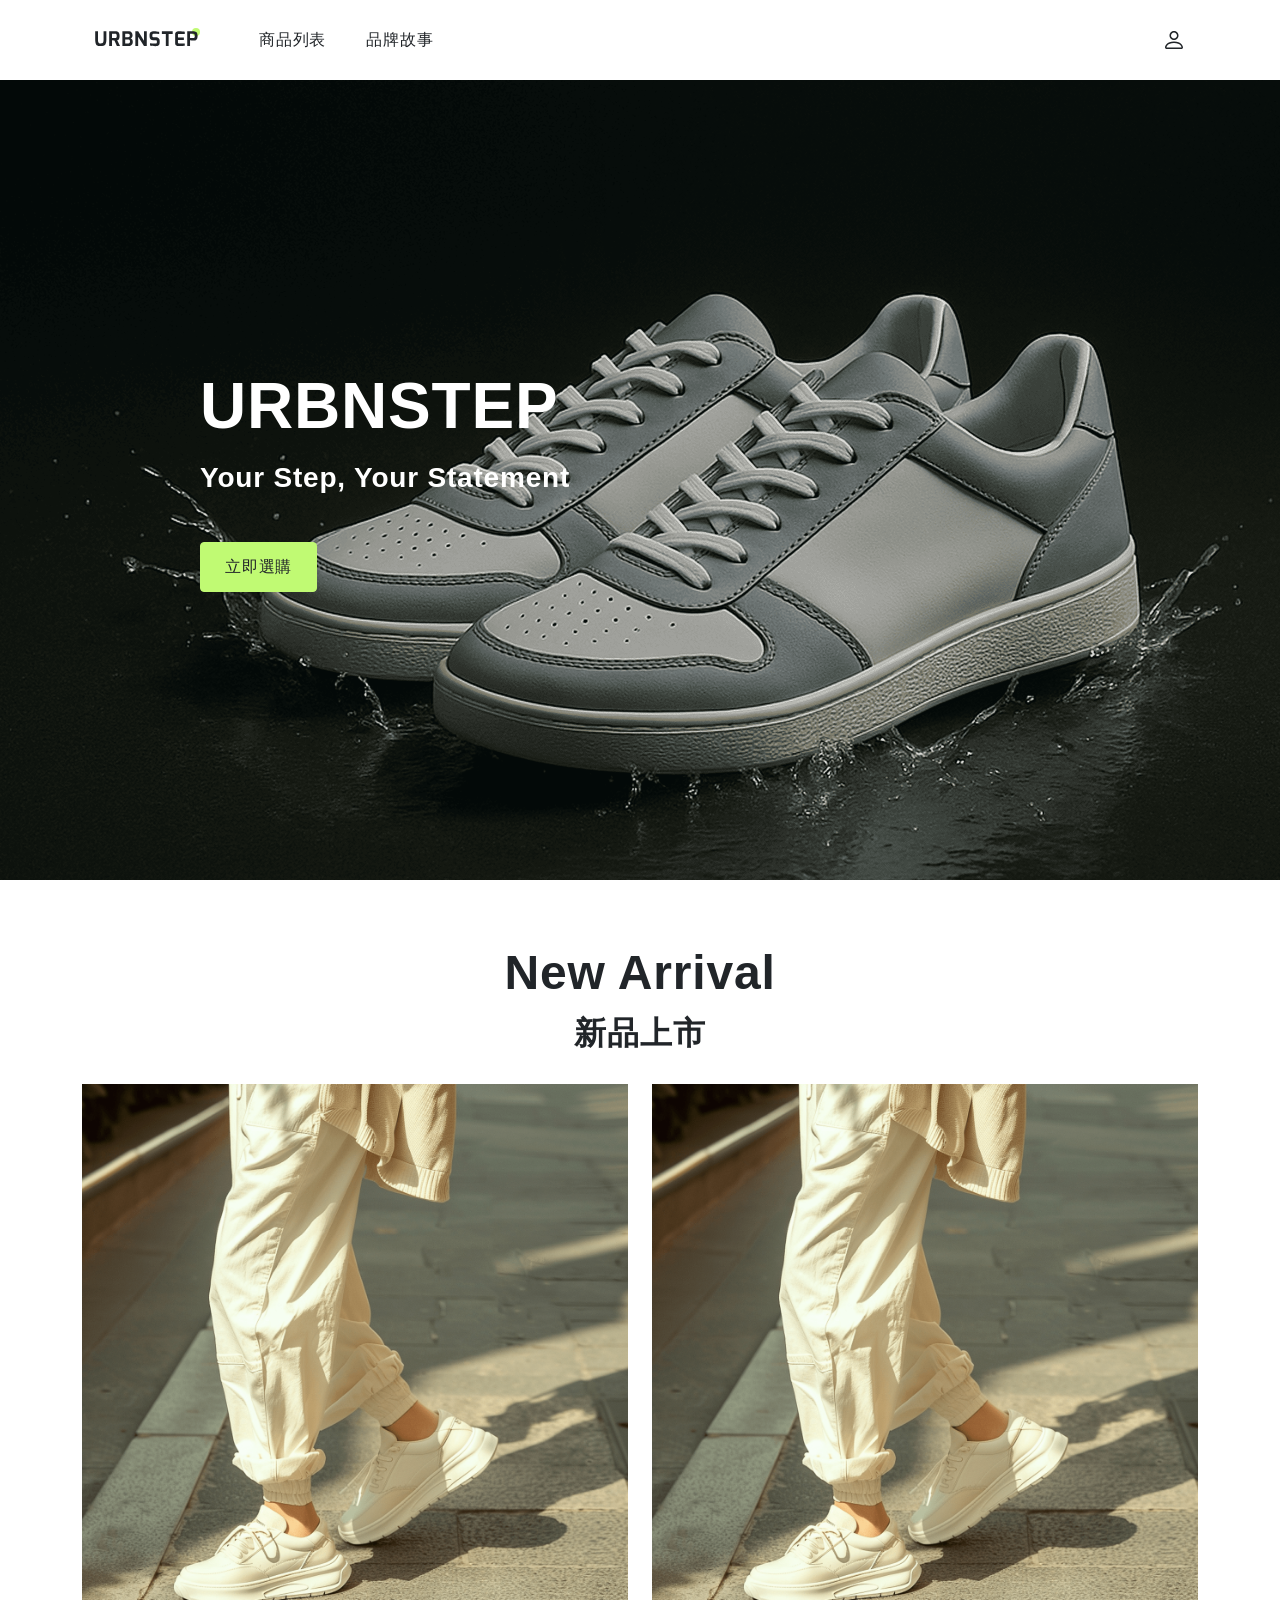
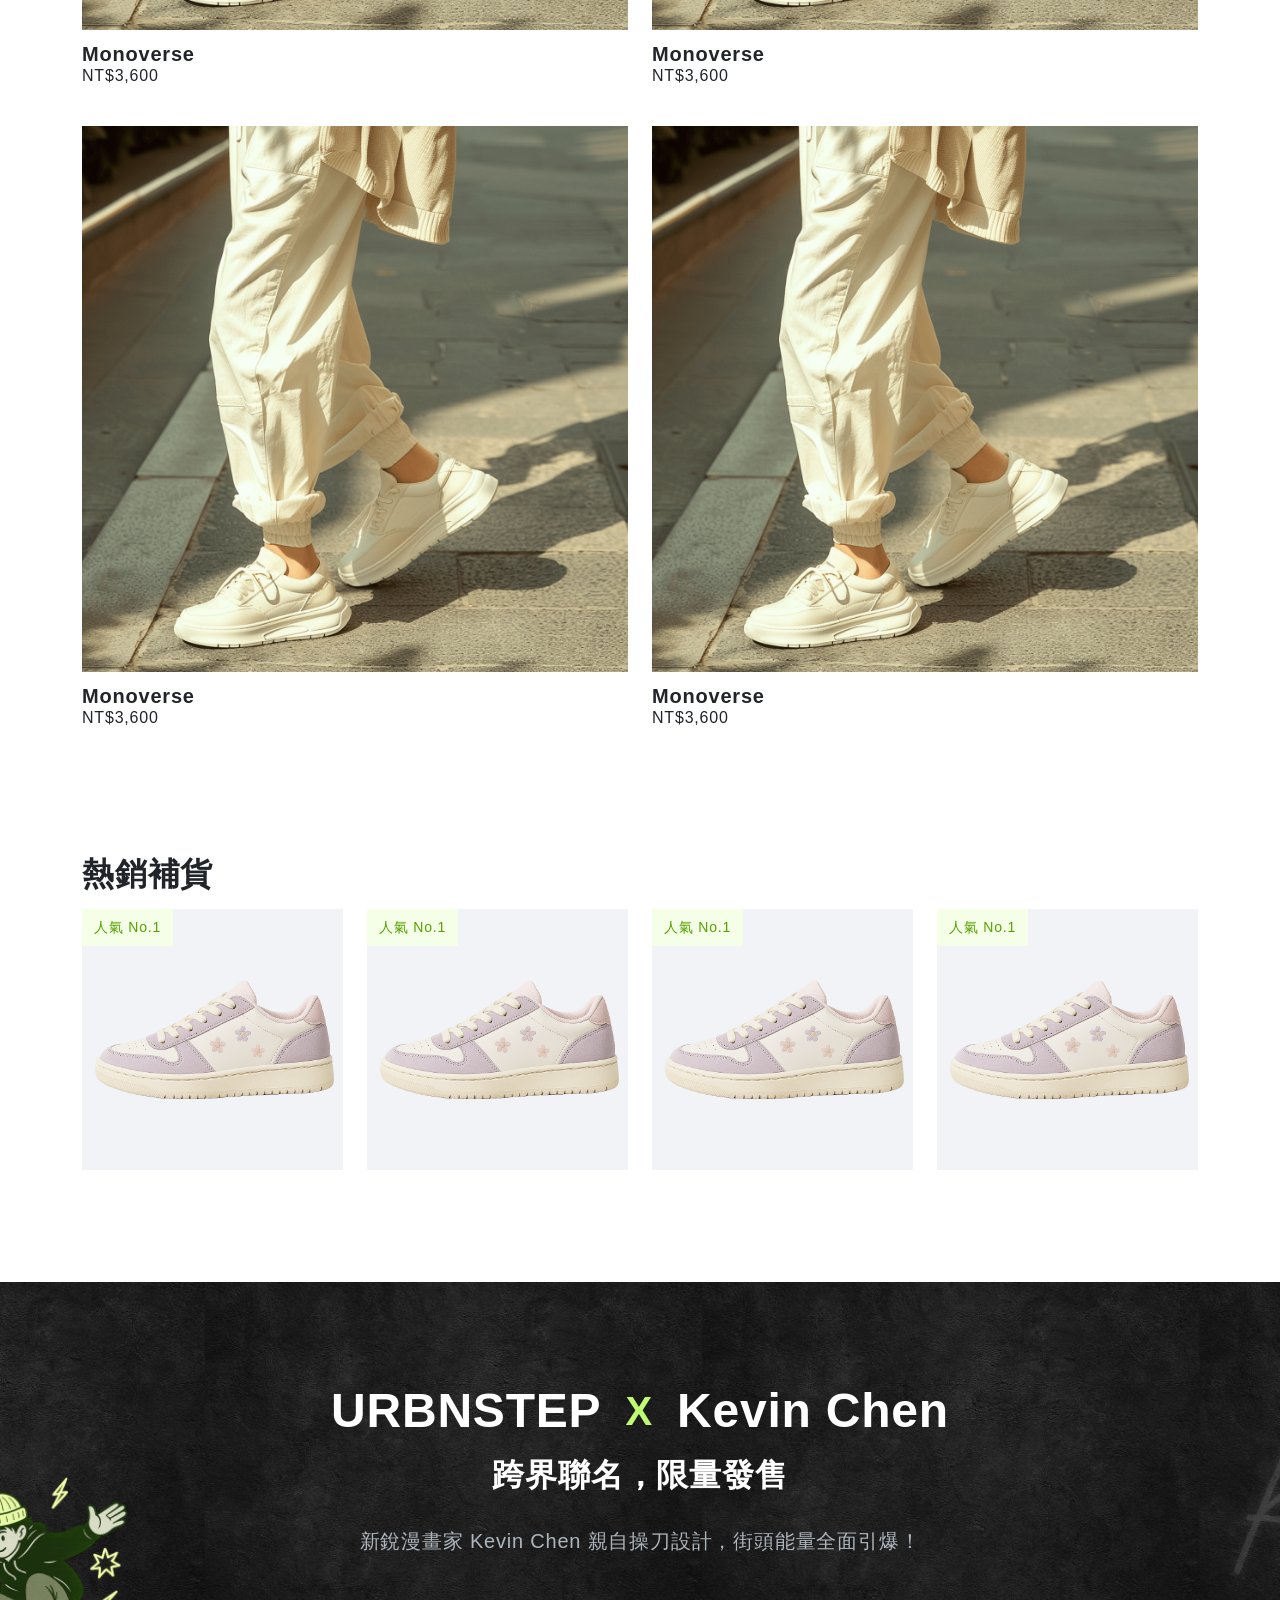
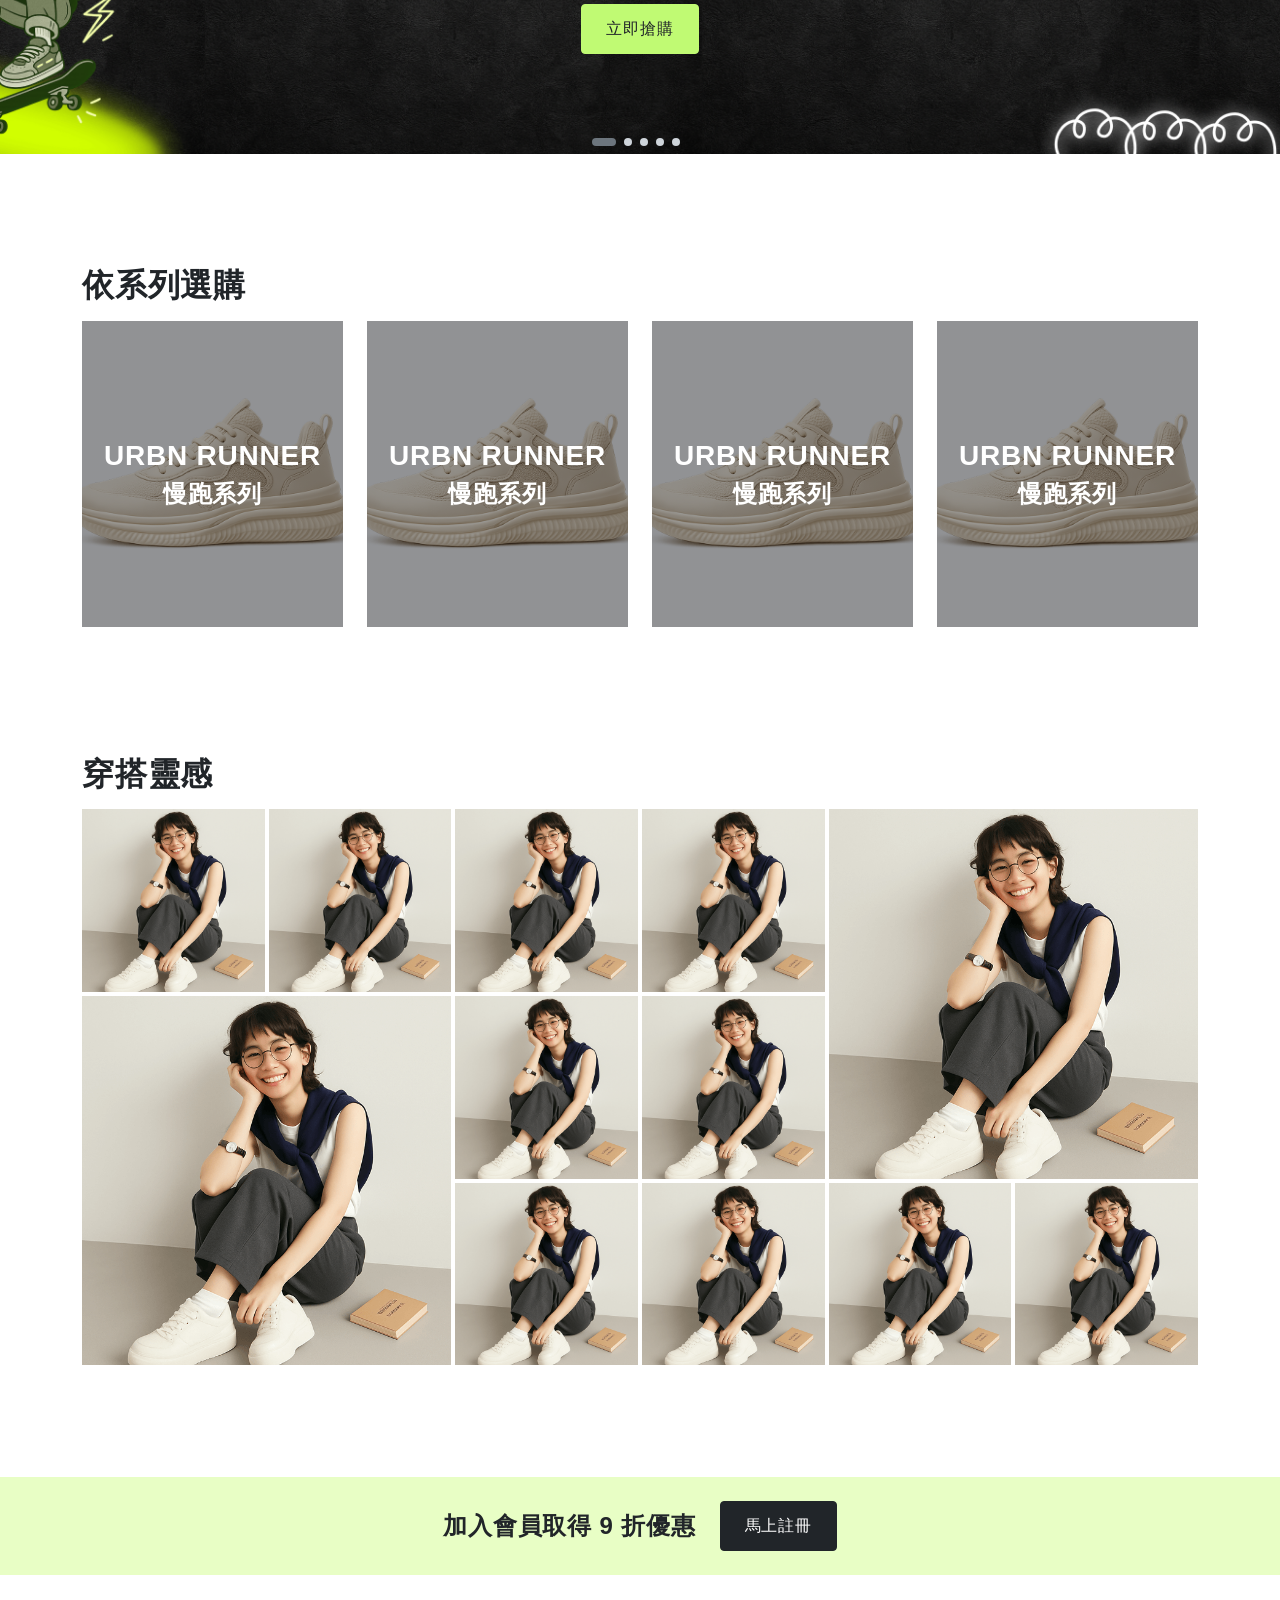
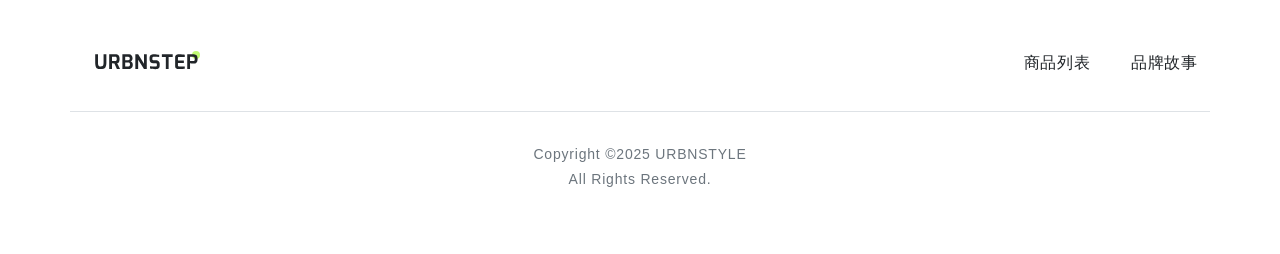
==== commit da1b0e11: "feat: 新增 index.html 的 RWD (系列、穿搭、footer)" ====
--- a/index.html
+++ b/index.html
@@ -40,12 +40,12 @@
       </nav>
       <!-- 手機版 -->
       <nav class="d-sm-none">
-        <ul class="list-unstyled d-flex  text-center">
+        <ul class="list-unstyled d-flex text-center">
           <li class="flex-grow-1">
             <a class="py-3 btn-primary-200 active-1" href="">商品列表</a>
-          </li >
+          </li>
           <li class="flex-grow-1">
-            <a class="py-3 btn-primary-200 " href="">品牌故事</a>
+            <a class="py-3 btn-primary-200" href="">品牌故事</a>
           </li>
         </ul>
       </nav>
@@ -54,7 +54,9 @@
         <div>
           <div class="mb-md-8 mb-6">
             <div class="mb-md-4 mb-2">
-              <h2 class="display-md-1 display-2 text-neutral-0 fw-bold lh-1p2">URBNSTEP</h2>
+              <h2 class="display-md-1 display-2 text-neutral-0 fw-bold lh-1p2">
+                URBNSTEP
+              </h2>
             </div>
             <h2 class="fs-md-3 fs-5 text-neutral-0 fw-bold lh-1p2">
               Your Step, Your Statement
@@ -82,14 +84,18 @@
           <h2 class="fs-md-2 fs-4 text-neutral-900 fw-bold lh-1p2">新品上市</h2>
         </div>
         <!-- 商品列表 -->
-        <ul class="list-unstyled row row-cols-2 row-gap-md-7 row-gap-5 mx-md-n3 mx-n17">
+        <ul
+          class="list-unstyled row row-cols-2 row-gap-md-7 row-gap-5 mx-md-n3 mx-n17"
+        >
           <li class="col px-md-3 px-17">
             <a href="">
               <div class="mb-md-3 mb-2">
                 <img src="./img/new-1.png" alt="商品照片" title="商品照片" />
               </div>
               <div>
-                <h3 class="fs-md-5 fs-6 text-neutral-900 fw-bold lh-1p2">Monoverse</h3>
+                <h3 class="fs-md-5 fs-6 text-neutral-900 fw-bold lh-1p2">
+                  Monoverse
+                </h3>
                 <h3 class="fs-6 text-neutral-900 fs-medium">NT$3,600</h3>
               </div>
             </a>
@@ -100,7 +106,9 @@
                 <img src="./img/new-1.png" alt="商品照片" title="商品照片" />
               </div>
               <div>
-                <h3 class="fs-md-5 fs-6 text-neutral-900 fw-bold lh-1p2">Monoverse</h3>
+                <h3 class="fs-md-5 fs-6 text-neutral-900 fw-bold lh-1p2">
+                  Monoverse
+                </h3>
                 <h3 class="fs-6 text-neutral-900 fs-medium">NT$3,600</h3>
               </div>
             </a>
@@ -111,7 +119,9 @@
                 <img src="./img/new-1.png" alt="商品照片" title="商品照片" />
               </div>
               <div>
-                <h3 class="fs-md-5 fs-6 text-neutral-900 fw-bold lh-1p2">Monoverse</h3>
+                <h3 class="fs-md-5 fs-6 text-neutral-900 fw-bold lh-1p2">
+                  Monoverse
+                </h3>
                 <h3 class="fs-6 text-neutral-900 fs-medium">NT$3,600</h3>
               </div>
             </a>
@@ -122,7 +132,9 @@
                 <img src="./img/new-1.png" alt="商品照片" title="商品照片" />
               </div>
               <div>
-                <h3 class="fs-md-5 fs-6 text-neutral-900 fw-bold lh-1p2">Monoverse</h3>
+                <h3 class="fs-md-5 fs-6 text-neutral-900 fw-bold lh-1p2">
+                  Monoverse
+                </h3>
                 <h3 class="fs-6 text-neutral-900 fs-medium">NT$3,600</h3>
               </div>
             </a>
@@ -136,7 +148,9 @@
           <h2 class="fs-md-2 fs-4 text-neutral-900 fw-bold lh-1p2">熱銷補貨</h2>
         </div>
         <!-- 商品列表 -->
-        <ul class="list-unstyled row row-cols-md-4 row-cols-1 mx-md-n3 mx-n2 no-scrollbar flex-nowrap">
+        <ul
+          class="list-unstyled row row-cols-md-4 row-cols-1 mx-md-n3 mx-n2 no-scrollbar flex-nowrap"
+        >
           <li class="col px-md-3 px-2">
             <div class="position-relative">
               <img src="./img/product-3.png" alt="商品圖片" title="商品圖片" />
@@ -179,10 +193,12 @@
       <section class="py-md-8 py-5">
         <!-- 標題、CTA -->
         <div class="bg-cobrand pt-md-14 pb-md-2 py-10">
-          <div class="text-center mb-sm-15 ">
+          <div class="text-center mb-sm-15">
             <div class="mb-sm-8 mb-6">
               <div class="mb-4">
-                <h2 class="display-sm-2 fs-2 text-neutral-0 fw-bold lh-1p2 d-flex justify-content-center align-items-center flex-md-row flex-column row-gap-2">
+                <h2
+                  class="display-sm-2 fs-2 text-neutral-0 fw-bold lh-1p2 d-flex justify-content-center align-items-center flex-md-row flex-column row-gap-2"
+                >
                   URBNSTEP<span
                     class="px-5 fs-sm-1 fs-3 text-primary-300 fw-bold lh-1p2"
                     >X</span
@@ -205,7 +221,9 @@
             />
           </div>
           <!-- 分頁按鈕 -->
-          <ul class="list-unstyled d-flex justify-content-center d-md-flex d-none">
+          <ul
+            class="list-unstyled d-flex justify-content-center d-md-flex d-none"
+          >
             <li class="me-2">
               <a class="py-1 px-3 bg-neutral-600 rounded-pill" href=""></a>
             </li>
@@ -228,154 +246,196 @@
       <section class="container py-md-10 py-7">
         <!-- 標題 -->
         <div class="mb-4">
-          <h2 class="fs-md-2 fs-4 text-neutral-900 fw-bold lh-1p2">依系列選購</h2>
+          <h2 class="fs-md-2 fs-4 text-neutral-900 fw-bold lh-1p2">
+            依系列選購
+          </h2>
         </div>
         <!-- 商品列表 -->
-        <ul class="list-unstyled row row-cols-xl-4 row-cols-2">
-          <li class="col">
-            <div class="py-16 bg-shoes-1">
+        <ul
+          class="list-unstyled row row-cols-xl-4 row-cols-2 mx-md-n3 mx-n17 row-gap-xl-0 row-gap-md-5 row-gap-3"
+        >
+          <li class="col px-md-3 px-17">
+            <div class="py-md-16 py-18 bg-shoes-1">
               <div class="text-center">
                 <div class="mb-2">
-                  <p class="fs-3 text-neutral-0 fw-bold lh-1p2">URBN RUNNER</p>
+                  <p class="fs-md-3 fs-6 text-neutral-0 fw-bold lh-1p2">
+                    URBN RUNNER
+                  </p>
                 </div>
-                <p class="fs-4 text-neutral-0 fw-bold lh-1p2">慢跑系列</p>
-              </div>
-            </div>
-          </li>
-          <li class="col">
-            <div class="py-16 bg-shoes-1">
+                <p class="fs-md-4 fs-6 text-neutral-0 fw-bold lh-1p2">
+                  慢跑系列
+                </p>
+              </div>
+            </div>
+          </li>
+          <li class="col px-md-3 px-17">
+            <div class="py-md-16 py-18 bg-shoes-1">
               <div class="text-center">
                 <div class="mb-2">
-                  <p class="fs-3 text-neutral-0 fw-bold lh-1p2">URBN RUNNER</p>
+                  <p class="fs-md-3 fs-6 text-neutral-0 fw-bold lh-1p2">
+                    URBN RUNNER
+                  </p>
                 </div>
-                <p class="fs-4 text-neutral-0 fw-bold lh-1p2">慢跑系列</p>
-              </div>
-            </div>
-          </li>
-          <li class="col">
-            <div class="py-16 bg-shoes-1">
+                <p class="fs-md-4 fs-6 text-neutral-0 fw-bold lh-1p2">
+                  慢跑系列
+                </p>
+              </div>
+            </div>
+          </li>
+          <li class="col px-md-3 px-17">
+            <div class="py-md-16 py-18 bg-shoes-1">
               <div class="text-center">
                 <div class="mb-2">
-                  <p class="fs-3 text-neutral-0 fw-bold lh-1p2">URBN RUNNER</p>
+                  <p class="fs-md-3 fs-6 text-neutral-0 fw-bold lh-1p2">
+                    URBN RUNNER
+                  </p>
                 </div>
-                <p class="fs-4 text-neutral-0 fw-bold lh-1p2">慢跑系列</p>
-              </div>
-            </div>
-          </li>
-          <li class="col">
-            <div class="py-16 bg-shoes-1">
+                <p class="fs-md-4 fs-6 text-neutral-0 fw-bold lh-1p2">
+                  慢跑系列
+                </p>
+              </div>
+            </div>
+          </li>
+          <li class="col px-md-3 px-17">
+            <div class="py-md-16 py-18 bg-shoes-1">
               <div class="text-center">
                 <div class="mb-2">
-                  <p class="fs-3 text-neutral-0 fw-bold lh-1p2">URBN RUNNER</p>
+                  <p class="fs-md-3 fs-6 text-neutral-0 fw-bold lh-1p2">
+                    URBN RUNNER
+                  </p>
                 </div>
-                <p class="fs-4 text-neutral-0 fw-bold lh-1p2">慢跑系列</p>
+                <p class="fs-md-4 fs-6 text-neutral-0 fw-bold lh-1p2">
+                  慢跑系列
+                </p>
               </div>
             </div>
           </li>
         </ul>
       </section>
       <!-- 穿搭 -->
-      <section class="container py-10">
+      <section class="container pt-md-10 pt-7">
         <!-- 標題 -->
         <div class="mb-4">
-          <h2 class="fs-2 text-neutral-900 fw-bold lh-1p2">穿搭靈感</h2>
+          <h2 class="fs-md-2 fs-4 text-neutral-900 fw-bold lh-1p2">穿搭靈感</h2>
         </div>
         <!-- 照片 -->
         <div>
-          <ul class="list-unstyled d-flex gap-1">
-            <li class="d-flex gap-1 flex-column">
-              <div class="d-flex gap-1">
-                <a  href="">
-                  <img src="./img/inspiration-1.png" alt="照片" title="照片" />
-                </a>
-                <a  href="">
-                  <img src="./img/inspiration-1.png" alt="照片" title="照片" />
-                </a>
-              </div>
-              <a  href="">
+          <ul class="list-unstyled d-flex gap-sm-1 gap-4 no-scrollbar">
+            <li
+              class="d-flex gap-sm-1 gap-4 flex-sm-column flex-nowrap flex-shrink-0 flex-sm-shrink-1"
+            >
+              <div class="d-flex gap-sm-1 gap-4">
+                <a class="flex-shrink-0 flex-sm-shrink-1 max-width-1" href="">
+                  <img src="./img/inspiration-1.png" alt="照片" title="照片" />
+                </a>
+                <a class="flex-shrink-0 flex-sm-shrink-1 max-width-1" href="">
+                  <img src="./img/inspiration-1.png" alt="照片" title="照片" />
+                </a>
+              </div>
+              <a
+                class="flex-shrink-0 flex-sm-shrink-1 max-width-1 max-width-sm-2"
+                href=""
+              >
                 <img src="./img/inspiration-1.png" alt="照片" title="照片" />
               </a>
             </li>
-            <li class="d-flex gap-1 flex-column">
-              <div class="d-flex gap-1">
-                <a  href="">
-                  <img src="./img/inspiration-1.png" alt="照片" title="照片" />
-                </a>
-                <a  href="">
-                  <img src="./img/inspiration-1.png" alt="照片" title="照片" />
-                </a>
-              </div>
-              <div class="d-flex gap-1">
-                <a  href="">
-                  <img src="./img/inspiration-1.png" alt="照片" title="照片" />
-                </a>
-                <a  href="">
-                  <img src="./img/inspiration-1.png" alt="照片" title="照片" />
-                </a>
-              </div>
-              <div class="d-flex gap-1">
-                <a  href="">
-                  <img src="./img/inspiration-1.png" alt="照片" title="照片" />
-                </a>
-                <a  href="">
-                  <img src="./img/inspiration-1.png" alt="照片" title="照片" />
-                </a>
-              </div>
-            </li>
-            <li class="d-flex gap-1 flex-column">
-              <a  href="">
+            <li
+              class="d-flex gap-sm-1 gap-4 flex-sm-column flex-shrink-0 flex-sm-shrink-1"
+            >
+              <div class="d-flex gap-sm-1 gap-4">
+                <a class="flex-shrink-0 flex-sm-shrink-1 max-width-1" href="">
+                  <img src="./img/inspiration-1.png" alt="照片" title="照片" />
+                </a>
+                <a class="flex-shrink-0 flex-sm-shrink-1 max-width-1" href="">
+                  <img src="./img/inspiration-1.png" alt="照片" title="照片" />
+                </a>
+              </div>
+              <div class="d-flex gap-sm-1 gap-4">
+                <a class="flex-shrink-0 flex-sm-shrink-1 max-width-1" href="">
+                  <img src="./img/inspiration-1.png" alt="照片" title="照片" />
+                </a>
+                <a class="flex-shrink-0 flex-sm-shrink-1 max-width-1" href="">
+                  <img src="./img/inspiration-1.png" alt="照片" title="照片" />
+                </a>
+              </div>
+              <div class="d-flex gap-sm-1 gap-4">
+                <a class="flex-shrink-0 flex-sm-shrink-1 max-width-1" href="">
+                  <img src="./img/inspiration-1.png" alt="照片" title="照片" />
+                </a>
+                <a class="flex-shrink-0 flex-sm-shrink-1 max-width-1" href="">
+                  <img src="./img/inspiration-1.png" alt="照片" title="照片" />
+                </a>
+              </div>
+            </li>
+            <li
+              class="d-flex gap-sm-1 gap-4 flex-sm-column flex-shrink-0 flex-sm-shrink-1"
+            >
+              <a
+                class="flex-shrink-0 flex-sm-shrink-1 max-width-1 max-width-sm-2"
+                href=""
+              >
                 <img src="./img/inspiration-1.png" alt="照片" title="照片" />
               </a>
-              <div class="d-flex gap-1">
-                <a  href="">
-                  <img src="./img/inspiration-1.png" alt="照片" title="照片" />
-                </a>
-                <a href="">
-                  <img src="./img/inspiration-1.png" alt="照片" title="照片" />
-                </a>
-              </div>
-
+              <div class="d-flex gap-sm-1 gap-4">
+                <a class="flex-shrink-0 flex-sm-shrink-1 max-width-1" href="">
+                  <img src="./img/inspiration-1.png" alt="照片" title="照片" />
+                </a>
+                <a class="flex-shrink-0 flex-sm-shrink-1 max-width-1" href="">
+                  <img src="./img/inspiration-1.png" alt="照片" title="照片" />
+                </a>
+              </div>
             </li>
           </ul>
         </div>
       </section>
+    </main>
+    <!-- footer -->
+    <footer class="">
       <!-- 優惠 -->
-      <section class="pt-8">
-        <div class="py-5 bg-primary-200 d-flex gap-5 justify-content-center align-items-center">
-          <h2 class="fs-4 text-neutral-900 fw-bold lh-1p2">
+      <section class="pt-sm-8 pt-5">
+        <div
+          class="py-5 bg-primary-200 d-flex gap-5 justify-content-center align-items-center"
+        >
+          <h2 class="fs-sm-4 fs-5 text-neutral-900 fw-bold lh-1p2">
             加入會員取得 9 折優惠
           </h2>
-          <a class="btn btn-large btn-neutral-filled" href="">
-            馬上註冊
-          </a>
-        </div>
-      </section>
-    <!-- footer -->
-    <footer class="py-10">
-      <nav class="container mb-5">
-        <ul
-          class="list-unstyled d-flex justify-content-between align-items-center"
-        >
-          <li class="me-8">
-            <img src="./img/svg/logo/logo.svg" alt="品牌標誌" />
-          </li>
-          <li class="d-flex justify-content-center align-items-center">
-            <a class="me-7 py-3 fs-6 text-neutral-900 fw-medium" href="#"
-              >商品列表</a
+          <a class="btn btn-large btn-neutral-filled" href=""> 馬上註冊 </a>
+        </div>
+      </section>
+      <section class="py-sm-10 py-6 px-3">
+        <!-- 選單 -->
+        <nav class="lisy-unstyled container pb-5 border-bottom">
+          <ul
+            class="list-unstyled d-flex justify-content-sm-between align-items-sm-center flex-sm-row flex-column"
+          >
+            <li class="me-8">
+              <img src="./img/svg/logo/logo.svg" alt="品牌標誌" />
+            </li>
+            <li
+              class="d-flex justify-content-sm-center align-items-sm-center flex-sm-row flex-column"
             >
-            <a class="py-3 fs-6 text-neutral-900 fw-medium" href="#"
-              >品牌故事</a
-            >
-          </li>
-        </ul>
-      </nav>
-      <section class="container pt-6 text-center">
-        <div class="mb-1">
-          <p class="fs-7 text-neutral-600 fw-normal">
-            Copyright ©2025 URBNSTYLE
-          </p>
-        </div>
-        <p class="fs-7 text-neutral-600 fw-normal">All Rights Reserved.</p>
+              <a
+                class="me-7 py-3 ps-sm-0 ps-3 fs-6 text-neutral-900 fw-medium"
+                href="#"
+                >商品列表</a
+              >
+              <a
+                class="py-3 fs-6 ps-sm-0 ps-3 text-neutral-900 fw-medium"
+                href="#"
+                >品牌故事</a
+              >
+            </li>
+          </ul>
+        </nav>
+        <!-- copyright -->
+        <div class="pt-6 text-center">
+          <div class="mb-1">
+            <p class="fs-7 text-neutral-600 fw-normal">
+              Copyright ©2025 URBNSTYLE
+            </p>
+          </div>
+          <p class="fs-7 text-neutral-600 fw-normal">All Rights Reserved.</p>
+        </div>
       </section>
     </footer>
   </body>
--- a/css/style/all.css
+++ b/css/style/all.css
@@ -81,6 +81,7 @@
 /* 84px */
 /* 118px */
 /* 6px */
+/* 62px */
 /* 
   =============
   !!!!!圓角!!!!!
@@ -146,6 +147,7 @@
 #15:84
 #16:118
 #17:6
+#18:62
 */
 :root,
 [data-bs-theme=light] {
@@ -1308,6 +1310,16 @@
   --bs-gutter-y: 6px;
 }
 
+.g-18,
+.gx-18 {
+  --bs-gutter-x: 3.875rem;
+}
+
+.g-18,
+.gy-18 {
+  --bs-gutter-y: 3.875rem;
+}
+
 @media (min-width: 576px) {
   .col-sm {
     -webkit-box-flex: 1;
@@ -1614,6 +1626,14 @@
   .gy-sm-17 {
     --bs-gutter-y: 6px;
   }
+  .g-sm-18,
+  .gx-sm-18 {
+    --bs-gutter-x: 3.875rem;
+  }
+  .g-sm-18,
+  .gy-sm-18 {
+    --bs-gutter-y: 3.875rem;
+  }
 }
 @media (min-width: 768px) {
   .col-md {
@@ -1921,6 +1941,14 @@
   .gy-md-17 {
     --bs-gutter-y: 6px;
   }
+  .g-md-18,
+  .gx-md-18 {
+    --bs-gutter-x: 3.875rem;
+  }
+  .g-md-18,
+  .gy-md-18 {
+    --bs-gutter-y: 3.875rem;
+  }
 }
 @media (min-width: 992px) {
   .col-lg {
@@ -2228,6 +2256,14 @@
   .gy-lg-17 {
     --bs-gutter-y: 6px;
   }
+  .g-lg-18,
+  .gx-lg-18 {
+    --bs-gutter-x: 3.875rem;
+  }
+  .g-lg-18,
+  .gy-lg-18 {
+    --bs-gutter-y: 3.875rem;
+  }
 }
 @media (min-width: 1200px) {
   .col-xl {
@@ -2535,6 +2571,14 @@
   .gy-xl-17 {
     --bs-gutter-y: 6px;
   }
+  .g-xl-18,
+  .gx-xl-18 {
+    --bs-gutter-x: 3.875rem;
+  }
+  .g-xl-18,
+  .gy-xl-18 {
+    --bs-gutter-y: 3.875rem;
+  }
 }
 @media (min-width: 1400px) {
   .col-xxl {
@@ -2841,6 +2885,14 @@
   .g-xxl-17,
   .gy-xxl-17 {
     --bs-gutter-y: 6px;
+  }
+  .g-xxl-18,
+  .gx-xxl-18 {
+    --bs-gutter-x: 3.875rem;
+  }
+  .g-xxl-18,
+  .gy-xxl-18 {
+    --bs-gutter-y: 3.875rem;
   }
 }
 .table {
@@ -9518,6 +9570,10 @@
   margin: 6px !important;
 }
 
+.m-18 {
+  margin: 3.875rem !important;
+}
+
 .m-auto {
   margin: auto !important;
 }
@@ -9612,6 +9668,11 @@
   margin-left: 6px !important;
 }
 
+.mx-18 {
+  margin-right: 3.875rem !important;
+  margin-left: 3.875rem !important;
+}
+
 .mx-auto {
   margin-right: auto !important;
   margin-left: auto !important;
@@ -9707,6 +9768,11 @@
   margin-bottom: 6px !important;
 }
 
+.my-18 {
+  margin-top: 3.875rem !important;
+  margin-bottom: 3.875rem !important;
+}
+
 .my-auto {
   margin-top: auto !important;
   margin-bottom: auto !important;
@@ -9784,6 +9850,10 @@
   margin-top: 6px !important;
 }
 
+.mt-18 {
+  margin-top: 3.875rem !important;
+}
+
 .mt-auto {
   margin-top: auto !important;
 }
@@ -9860,6 +9930,10 @@
   margin-right: 6px !important;
 }
 
+.me-18 {
+  margin-right: 3.875rem !important;
+}
+
 .me-auto {
   margin-right: auto !important;
 }
@@ -9936,6 +10010,10 @@
   margin-bottom: 6px !important;
 }
 
+.mb-18 {
+  margin-bottom: 3.875rem !important;
+}
+
 .mb-auto {
   margin-bottom: auto !important;
 }
@@ -10012,6 +10090,10 @@
   margin-left: 6px !important;
 }
 
+.ms-18 {
+  margin-left: 3.875rem !important;
+}
+
 .ms-auto {
   margin-left: auto !important;
 }
@@ -10082,6 +10164,10 @@
 
 .m-n17 {
   margin: -6px !important;
+}
+
+.m-n18 {
+  margin: -3.875rem !important;
 }
 
 .mx-n1 {
@@ -10169,6 +10255,11 @@
   margin-left: -6px !important;
 }
 
+.mx-n18 {
+  margin-right: -3.875rem !important;
+  margin-left: -3.875rem !important;
+}
+
 .my-n1 {
   margin-top: -0.25rem !important;
   margin-bottom: -0.25rem !important;
@@ -10254,6 +10345,11 @@
   margin-bottom: -6px !important;
 }
 
+.my-n18 {
+  margin-top: -3.875rem !important;
+  margin-bottom: -3.875rem !important;
+}
+
 .mt-n1 {
   margin-top: -0.25rem !important;
 }
@@ -10322,6 +10418,10 @@
   margin-top: -6px !important;
 }
 
+.mt-n18 {
+  margin-top: -3.875rem !important;
+}
+
 .me-n1 {
   margin-right: -0.25rem !important;
 }
@@ -10390,6 +10490,10 @@
   margin-right: -6px !important;
 }
 
+.me-n18 {
+  margin-right: -3.875rem !important;
+}
+
 .mb-n1 {
   margin-bottom: -0.25rem !important;
 }
@@ -10458,6 +10562,10 @@
   margin-bottom: -6px !important;
 }
 
+.mb-n18 {
+  margin-bottom: -3.875rem !important;
+}
+
 .ms-n1 {
   margin-left: -0.25rem !important;
 }
@@ -10526,6 +10634,10 @@
   margin-left: -6px !important;
 }
 
+.ms-n18 {
+  margin-left: -3.875rem !important;
+}
+
 .p-0 {
   padding: 0 !important;
 }
@@ -10596,6 +10708,10 @@
 
 .p-17 {
   padding: 6px !important;
+}
+
+.p-18 {
+  padding: 3.875rem !important;
 }
 
 .px-0 {
@@ -10688,6 +10804,11 @@
   padding-left: 6px !important;
 }
 
+.px-18 {
+  padding-right: 3.875rem !important;
+  padding-left: 3.875rem !important;
+}
+
 .py-0 {
   padding-top: 0 !important;
   padding-bottom: 0 !important;
@@ -10778,6 +10899,11 @@
   padding-bottom: 6px !important;
 }
 
+.py-18 {
+  padding-top: 3.875rem !important;
+  padding-bottom: 3.875rem !important;
+}
+
 .pt-0 {
   padding-top: 0 !important;
 }
@@ -10850,6 +10976,10 @@
   padding-top: 6px !important;
 }
 
+.pt-18 {
+  padding-top: 3.875rem !important;
+}
+
 .pe-0 {
   padding-right: 0 !important;
 }
@@ -10922,6 +11052,10 @@
   padding-right: 6px !important;
 }
 
+.pe-18 {
+  padding-right: 3.875rem !important;
+}
+
 .pb-0 {
   padding-bottom: 0 !important;
 }
@@ -10994,6 +11128,10 @@
   padding-bottom: 6px !important;
 }
 
+.pb-18 {
+  padding-bottom: 3.875rem !important;
+}
+
 .ps-0 {
   padding-left: 0 !important;
 }
@@ -11066,6 +11204,10 @@
   padding-left: 6px !important;
 }
 
+.ps-18 {
+  padding-left: 3.875rem !important;
+}
+
 .gap-0 {
   gap: 0 !important;
 }
@@ -11138,6 +11280,10 @@
   gap: 6px !important;
 }
 
+.gap-18 {
+  gap: 3.875rem !important;
+}
+
 .row-gap-0 {
   row-gap: 0 !important;
 }
@@ -11208,6 +11354,10 @@
 
 .row-gap-17 {
   row-gap: 6px !important;
+}
+
+.row-gap-18 {
+  row-gap: 3.875rem !important;
 }
 
 .column-gap-0 {
@@ -11316,6 +11466,12 @@
   -webkit-column-gap: 6px !important;
      -moz-column-gap: 6px !important;
           column-gap: 6px !important;
+}
+
+.column-gap-18 {
+  -webkit-column-gap: 3.875rem !important;
+     -moz-column-gap: 3.875rem !important;
+          column-gap: 3.875rem !important;
 }
 
 .font-monospace {
@@ -12262,16 +12418,12 @@
   background-color: #212529 !important;
 }
 
-.max-height-1 {
-  max-height: 0.5rem !important;
-}
-
 .max-width-1 {
-  max-width: 0.5rem !important;
+  max-width: 18.75rem !important;
 }
 
 .max-width-2 {
-  max-width: 1.5rem !important;
+  max-width: 37.5rem !important;
 }
 
 @media (min-width: 576px) {
@@ -12596,6 +12748,9 @@
   .m-sm-17 {
     margin: 6px !important;
   }
+  .m-sm-18 {
+    margin: 3.875rem !important;
+  }
   .m-sm-auto {
     margin: auto !important;
   }
@@ -12671,6 +12826,10 @@
     margin-right: 6px !important;
     margin-left: 6px !important;
   }
+  .mx-sm-18 {
+    margin-right: 3.875rem !important;
+    margin-left: 3.875rem !important;
+  }
   .mx-sm-auto {
     margin-right: auto !important;
     margin-left: auto !important;
@@ -12747,6 +12906,10 @@
     margin-top: 6px !important;
     margin-bottom: 6px !important;
   }
+  .my-sm-18 {
+    margin-top: 3.875rem !important;
+    margin-bottom: 3.875rem !important;
+  }
   .my-sm-auto {
     margin-top: auto !important;
     margin-bottom: auto !important;
@@ -12805,6 +12968,9 @@
   .mt-sm-17 {
     margin-top: 6px !important;
   }
+  .mt-sm-18 {
+    margin-top: 3.875rem !important;
+  }
   .mt-sm-auto {
     margin-top: auto !important;
   }
@@ -12862,6 +13028,9 @@
   .me-sm-17 {
     margin-right: 6px !important;
   }
+  .me-sm-18 {
+    margin-right: 3.875rem !important;
+  }
   .me-sm-auto {
     margin-right: auto !important;
   }
@@ -12919,6 +13088,9 @@
   .mb-sm-17 {
     margin-bottom: 6px !important;
   }
+  .mb-sm-18 {
+    margin-bottom: 3.875rem !important;
+  }
   .mb-sm-auto {
     margin-bottom: auto !important;
   }
@@ -12976,6 +13148,9 @@
   .ms-sm-17 {
     margin-left: 6px !important;
   }
+  .ms-sm-18 {
+    margin-left: 3.875rem !important;
+  }
   .ms-sm-auto {
     margin-left: auto !important;
   }
@@ -13029,6 +13204,9 @@
   }
   .m-sm-n17 {
     margin: -6px !important;
+  }
+  .m-sm-n18 {
+    margin: -3.875rem !important;
   }
   .mx-sm-n1 {
     margin-right: -0.25rem !important;
@@ -13098,6 +13276,10 @@
     margin-right: -6px !important;
     margin-left: -6px !important;
   }
+  .mx-sm-n18 {
+    margin-right: -3.875rem !important;
+    margin-left: -3.875rem !important;
+  }
   .my-sm-n1 {
     margin-top: -0.25rem !important;
     margin-bottom: -0.25rem !important;
@@ -13166,6 +13348,10 @@
     margin-top: -6px !important;
     margin-bottom: -6px !important;
   }
+  .my-sm-n18 {
+    margin-top: -3.875rem !important;
+    margin-bottom: -3.875rem !important;
+  }
   .mt-sm-n1 {
     margin-top: -0.25rem !important;
   }
@@ -13217,6 +13403,9 @@
   .mt-sm-n17 {
     margin-top: -6px !important;
   }
+  .mt-sm-n18 {
+    margin-top: -3.875rem !important;
+  }
   .me-sm-n1 {
     margin-right: -0.25rem !important;
   }
@@ -13268,6 +13457,9 @@
   .me-sm-n17 {
     margin-right: -6px !important;
   }
+  .me-sm-n18 {
+    margin-right: -3.875rem !important;
+  }
   .mb-sm-n1 {
     margin-bottom: -0.25rem !important;
   }
@@ -13319,6 +13511,9 @@
   .mb-sm-n17 {
     margin-bottom: -6px !important;
   }
+  .mb-sm-n18 {
+    margin-bottom: -3.875rem !important;
+  }
   .ms-sm-n1 {
     margin-left: -0.25rem !important;
   }
@@ -13370,6 +13565,9 @@
   .ms-sm-n17 {
     margin-left: -6px !important;
   }
+  .ms-sm-n18 {
+    margin-left: -3.875rem !important;
+  }
   .p-sm-0 {
     padding: 0 !important;
   }
@@ -13423,6 +13621,9 @@
   }
   .p-sm-17 {
     padding: 6px !important;
+  }
+  .p-sm-18 {
+    padding: 3.875rem !important;
   }
   .px-sm-0 {
     padding-right: 0 !important;
@@ -13496,6 +13697,10 @@
     padding-right: 6px !important;
     padding-left: 6px !important;
   }
+  .px-sm-18 {
+    padding-right: 3.875rem !important;
+    padding-left: 3.875rem !important;
+  }
   .py-sm-0 {
     padding-top: 0 !important;
     padding-bottom: 0 !important;
@@ -13568,6 +13773,10 @@
     padding-top: 6px !important;
     padding-bottom: 6px !important;
   }
+  .py-sm-18 {
+    padding-top: 3.875rem !important;
+    padding-bottom: 3.875rem !important;
+  }
   .pt-sm-0 {
     padding-top: 0 !important;
   }
@@ -13622,6 +13831,9 @@
   .pt-sm-17 {
     padding-top: 6px !important;
   }
+  .pt-sm-18 {
+    padding-top: 3.875rem !important;
+  }
   .pe-sm-0 {
     padding-right: 0 !important;
   }
@@ -13676,6 +13888,9 @@
   .pe-sm-17 {
     padding-right: 6px !important;
   }
+  .pe-sm-18 {
+    padding-right: 3.875rem !important;
+  }
   .pb-sm-0 {
     padding-bottom: 0 !important;
   }
@@ -13730,6 +13945,9 @@
   .pb-sm-17 {
     padding-bottom: 6px !important;
   }
+  .pb-sm-18 {
+    padding-bottom: 3.875rem !important;
+  }
   .ps-sm-0 {
     padding-left: 0 !important;
   }
@@ -13784,6 +14002,9 @@
   .ps-sm-17 {
     padding-left: 6px !important;
   }
+  .ps-sm-18 {
+    padding-left: 3.875rem !important;
+  }
   .gap-sm-0 {
     gap: 0 !important;
   }
@@ -13838,6 +14059,9 @@
   .gap-sm-17 {
     gap: 6px !important;
   }
+  .gap-sm-18 {
+    gap: 3.875rem !important;
+  }
   .row-gap-sm-0 {
     row-gap: 0 !important;
   }
@@ -13891,6 +14115,9 @@
   }
   .row-gap-sm-17 {
     row-gap: 6px !important;
+  }
+  .row-gap-sm-18 {
+    row-gap: 3.875rem !important;
   }
   .column-gap-sm-0 {
     -webkit-column-gap: 0 !important;
@@ -13982,6 +14209,11 @@
        -moz-column-gap: 6px !important;
             column-gap: 6px !important;
   }
+  .column-gap-sm-18 {
+    -webkit-column-gap: 3.875rem !important;
+       -moz-column-gap: 3.875rem !important;
+            column-gap: 3.875rem !important;
+  }
   .fs-sm-1 {
     font-size: 2.5rem !important;
   }
@@ -14015,14 +14247,11 @@
   .text-sm-center {
     text-align: center !important;
   }
-  .max-height-sm-1 {
-    max-height: 0.5rem !important;
-  }
   .max-width-sm-1 {
-    max-width: 0.5rem !important;
+    max-width: 18.75rem !important;
   }
   .max-width-sm-2 {
-    max-width: 1.5rem !important;
+    max-width: 37.5rem !important;
   }
 }
 @media (min-width: 768px) {
@@ -14347,6 +14576,9 @@
   .m-md-17 {
     margin: 6px !important;
   }
+  .m-md-18 {
+    margin: 3.875rem !important;
+  }
   .m-md-auto {
     margin: auto !important;
   }
@@ -14422,6 +14654,10 @@
     margin-right: 6px !important;
     margin-left: 6px !important;
   }
+  .mx-md-18 {
+    margin-right: 3.875rem !important;
+    margin-left: 3.875rem !important;
+  }
   .mx-md-auto {
     margin-right: auto !important;
     margin-left: auto !important;
@@ -14498,6 +14734,10 @@
     margin-top: 6px !important;
     margin-bottom: 6px !important;
   }
+  .my-md-18 {
+    margin-top: 3.875rem !important;
+    margin-bottom: 3.875rem !important;
+  }
   .my-md-auto {
     margin-top: auto !important;
     margin-bottom: auto !important;
@@ -14556,6 +14796,9 @@
   .mt-md-17 {
     margin-top: 6px !important;
   }
+  .mt-md-18 {
+    margin-top: 3.875rem !important;
+  }
   .mt-md-auto {
     margin-top: auto !important;
   }
@@ -14613,6 +14856,9 @@
   .me-md-17 {
     margin-right: 6px !important;
   }
+  .me-md-18 {
+    margin-right: 3.875rem !important;
+  }
   .me-md-auto {
     margin-right: auto !important;
   }
@@ -14670,6 +14916,9 @@
   .mb-md-17 {
     margin-bottom: 6px !important;
   }
+  .mb-md-18 {
+    margin-bottom: 3.875rem !important;
+  }
   .mb-md-auto {
     margin-bottom: auto !important;
   }
@@ -14727,6 +14976,9 @@
   .ms-md-17 {
     margin-left: 6px !important;
   }
+  .ms-md-18 {
+    margin-left: 3.875rem !important;
+  }
   .ms-md-auto {
     margin-left: auto !important;
   }
@@ -14780,6 +15032,9 @@
   }
   .m-md-n17 {
     margin: -6px !important;
+  }
+  .m-md-n18 {
+    margin: -3.875rem !important;
   }
   .mx-md-n1 {
     margin-right: -0.25rem !important;
@@ -14849,6 +15104,10 @@
     margin-right: -6px !important;
     margin-left: -6px !important;
   }
+  .mx-md-n18 {
+    margin-right: -3.875rem !important;
+    margin-left: -3.875rem !important;
+  }
   .my-md-n1 {
     margin-top: -0.25rem !important;
     margin-bottom: -0.25rem !important;
@@ -14917,6 +15176,10 @@
     margin-top: -6px !important;
     margin-bottom: -6px !important;
   }
+  .my-md-n18 {
+    margin-top: -3.875rem !important;
+    margin-bottom: -3.875rem !important;
+  }
   .mt-md-n1 {
     margin-top: -0.25rem !important;
   }
@@ -14968,6 +15231,9 @@
   .mt-md-n17 {
     margin-top: -6px !important;
   }
+  .mt-md-n18 {
+    margin-top: -3.875rem !important;
+  }
   .me-md-n1 {
     margin-right: -0.25rem !important;
   }
@@ -15019,6 +15285,9 @@
   .me-md-n17 {
     margin-right: -6px !important;
   }
+  .me-md-n18 {
+    margin-right: -3.875rem !important;
+  }
   .mb-md-n1 {
     margin-bottom: -0.25rem !important;
   }
@@ -15070,6 +15339,9 @@
   .mb-md-n17 {
     margin-bottom: -6px !important;
   }
+  .mb-md-n18 {
+    margin-bottom: -3.875rem !important;
+  }
   .ms-md-n1 {
     margin-left: -0.25rem !important;
   }
@@ -15121,6 +15393,9 @@
   .ms-md-n17 {
     margin-left: -6px !important;
   }
+  .ms-md-n18 {
+    margin-left: -3.875rem !important;
+  }
   .p-md-0 {
     padding: 0 !important;
   }
@@ -15174,6 +15449,9 @@
   }
   .p-md-17 {
     padding: 6px !important;
+  }
+  .p-md-18 {
+    padding: 3.875rem !important;
   }
   .px-md-0 {
     padding-right: 0 !important;
@@ -15247,6 +15525,10 @@
     padding-right: 6px !important;
     padding-left: 6px !important;
   }
+  .px-md-18 {
+    padding-right: 3.875rem !important;
+    padding-left: 3.875rem !important;
+  }
   .py-md-0 {
     padding-top: 0 !important;
     padding-bottom: 0 !important;
@@ -15319,6 +15601,10 @@
     padding-top: 6px !important;
     padding-bottom: 6px !important;
   }
+  .py-md-18 {
+    padding-top: 3.875rem !important;
+    padding-bottom: 3.875rem !important;
+  }
   .pt-md-0 {
     padding-top: 0 !important;
   }
@@ -15373,6 +15659,9 @@
   .pt-md-17 {
     padding-top: 6px !important;
   }
+  .pt-md-18 {
+    padding-top: 3.875rem !important;
+  }
   .pe-md-0 {
     padding-right: 0 !important;
   }
@@ -15427,6 +15716,9 @@
   .pe-md-17 {
     padding-right: 6px !important;
   }
+  .pe-md-18 {
+    padding-right: 3.875rem !important;
+  }
   .pb-md-0 {
     padding-bottom: 0 !important;
   }
@@ -15481,6 +15773,9 @@
   .pb-md-17 {
     padding-bottom: 6px !important;
   }
+  .pb-md-18 {
+    padding-bottom: 3.875rem !important;
+  }
   .ps-md-0 {
     padding-left: 0 !important;
   }
@@ -15535,6 +15830,9 @@
   .ps-md-17 {
     padding-left: 6px !important;
   }
+  .ps-md-18 {
+    padding-left: 3.875rem !important;
+  }
   .gap-md-0 {
     gap: 0 !important;
   }
@@ -15589,6 +15887,9 @@
   .gap-md-17 {
     gap: 6px !important;
   }
+  .gap-md-18 {
+    gap: 3.875rem !important;
+  }
   .row-gap-md-0 {
     row-gap: 0 !important;
   }
@@ -15642,6 +15943,9 @@
   }
   .row-gap-md-17 {
     row-gap: 6px !important;
+  }
+  .row-gap-md-18 {
+    row-gap: 3.875rem !important;
   }
   .column-gap-md-0 {
     -webkit-column-gap: 0 !important;
@@ -15733,6 +16037,11 @@
        -moz-column-gap: 6px !important;
             column-gap: 6px !important;
   }
+  .column-gap-md-18 {
+    -webkit-column-gap: 3.875rem !important;
+       -moz-column-gap: 3.875rem !important;
+            column-gap: 3.875rem !important;
+  }
   .fs-md-1 {
     font-size: 2.5rem !important;
   }
@@ -15766,14 +16075,11 @@
   .text-md-center {
     text-align: center !important;
   }
-  .max-height-md-1 {
-    max-height: 0.5rem !important;
-  }
   .max-width-md-1 {
-    max-width: 0.5rem !important;
+    max-width: 18.75rem !important;
   }
   .max-width-md-2 {
-    max-width: 1.5rem !important;
+    max-width: 37.5rem !important;
   }
 }
 @media (min-width: 992px) {
@@ -16098,6 +16404,9 @@
   .m-lg-17 {
     margin: 6px !important;
   }
+  .m-lg-18 {
+    margin: 3.875rem !important;
+  }
   .m-lg-auto {
     margin: auto !important;
   }
@@ -16173,6 +16482,10 @@
     margin-right: 6px !important;
     margin-left: 6px !important;
   }
+  .mx-lg-18 {
+    margin-right: 3.875rem !important;
+    margin-left: 3.875rem !important;
+  }
   .mx-lg-auto {
     margin-right: auto !important;
     margin-left: auto !important;
@@ -16249,6 +16562,10 @@
     margin-top: 6px !important;
     margin-bottom: 6px !important;
   }
+  .my-lg-18 {
+    margin-top: 3.875rem !important;
+    margin-bottom: 3.875rem !important;
+  }
   .my-lg-auto {
     margin-top: auto !important;
     margin-bottom: auto !important;
@@ -16307,6 +16624,9 @@
   .mt-lg-17 {
     margin-top: 6px !important;
   }
+  .mt-lg-18 {
+    margin-top: 3.875rem !important;
+  }
   .mt-lg-auto {
     margin-top: auto !important;
   }
@@ -16364,6 +16684,9 @@
   .me-lg-17 {
     margin-right: 6px !important;
   }
+  .me-lg-18 {
+    margin-right: 3.875rem !important;
+  }
   .me-lg-auto {
     margin-right: auto !important;
   }
@@ -16421,6 +16744,9 @@
   .mb-lg-17 {
     margin-bottom: 6px !important;
   }
+  .mb-lg-18 {
+    margin-bottom: 3.875rem !important;
+  }
   .mb-lg-auto {
     margin-bottom: auto !important;
   }
@@ -16478,6 +16804,9 @@
   .ms-lg-17 {
     margin-left: 6px !important;
   }
+  .ms-lg-18 {
+    margin-left: 3.875rem !important;
+  }
   .ms-lg-auto {
     margin-left: auto !important;
   }
@@ -16531,6 +16860,9 @@
   }
   .m-lg-n17 {
     margin: -6px !important;
+  }
+  .m-lg-n18 {
+    margin: -3.875rem !important;
   }
   .mx-lg-n1 {
     margin-right: -0.25rem !important;
@@ -16600,6 +16932,10 @@
     margin-right: -6px !important;
     margin-left: -6px !important;
   }
+  .mx-lg-n18 {
+    margin-right: -3.875rem !important;
+    margin-left: -3.875rem !important;
+  }
   .my-lg-n1 {
     margin-top: -0.25rem !important;
     margin-bottom: -0.25rem !important;
@@ -16668,6 +17004,10 @@
     margin-top: -6px !important;
     margin-bottom: -6px !important;
   }
+  .my-lg-n18 {
+    margin-top: -3.875rem !important;
+    margin-bottom: -3.875rem !important;
+  }
   .mt-lg-n1 {
     margin-top: -0.25rem !important;
   }
@@ -16719,6 +17059,9 @@
   .mt-lg-n17 {
     margin-top: -6px !important;
   }
+  .mt-lg-n18 {
+    margin-top: -3.875rem !important;
+  }
   .me-lg-n1 {
     margin-right: -0.25rem !important;
   }
@@ -16770,6 +17113,9 @@
   .me-lg-n17 {
     margin-right: -6px !important;
   }
+  .me-lg-n18 {
+    margin-right: -3.875rem !important;
+  }
   .mb-lg-n1 {
     margin-bottom: -0.25rem !important;
   }
@@ -16821,6 +17167,9 @@
   .mb-lg-n17 {
     margin-bottom: -6px !important;
   }
+  .mb-lg-n18 {
+    margin-bottom: -3.875rem !important;
+  }
   .ms-lg-n1 {
     margin-left: -0.25rem !important;
   }
@@ -16872,6 +17221,9 @@
   .ms-lg-n17 {
     margin-left: -6px !important;
   }
+  .ms-lg-n18 {
+    margin-left: -3.875rem !important;
+  }
   .p-lg-0 {
     padding: 0 !important;
   }
@@ -16925,6 +17277,9 @@
   }
   .p-lg-17 {
     padding: 6px !important;
+  }
+  .p-lg-18 {
+    padding: 3.875rem !important;
   }
   .px-lg-0 {
     padding-right: 0 !important;
@@ -16998,6 +17353,10 @@
     padding-right: 6px !important;
     padding-left: 6px !important;
   }
+  .px-lg-18 {
+    padding-right: 3.875rem !important;
+    padding-left: 3.875rem !important;
+  }
   .py-lg-0 {
     padding-top: 0 !important;
     padding-bottom: 0 !important;
@@ -17070,6 +17429,10 @@
     padding-top: 6px !important;
     padding-bottom: 6px !important;
   }
+  .py-lg-18 {
+    padding-top: 3.875rem !important;
+    padding-bottom: 3.875rem !important;
+  }
   .pt-lg-0 {
     padding-top: 0 !important;
   }
@@ -17124,6 +17487,9 @@
   .pt-lg-17 {
     padding-top: 6px !important;
   }
+  .pt-lg-18 {
+    padding-top: 3.875rem !important;
+  }
   .pe-lg-0 {
     padding-right: 0 !important;
   }
@@ -17178,6 +17544,9 @@
   .pe-lg-17 {
     padding-right: 6px !important;
   }
+  .pe-lg-18 {
+    padding-right: 3.875rem !important;
+  }
   .pb-lg-0 {
     padding-bottom: 0 !important;
   }
@@ -17232,6 +17601,9 @@
   .pb-lg-17 {
     padding-bottom: 6px !important;
   }
+  .pb-lg-18 {
+    padding-bottom: 3.875rem !important;
+  }
   .ps-lg-0 {
     padding-left: 0 !important;
   }
@@ -17286,6 +17658,9 @@
   .ps-lg-17 {
     padding-left: 6px !important;
   }
+  .ps-lg-18 {
+    padding-left: 3.875rem !important;
+  }
   .gap-lg-0 {
     gap: 0 !important;
   }
@@ -17340,6 +17715,9 @@
   .gap-lg-17 {
     gap: 6px !important;
   }
+  .gap-lg-18 {
+    gap: 3.875rem !important;
+  }
   .row-gap-lg-0 {
     row-gap: 0 !important;
   }
@@ -17393,6 +17771,9 @@
   }
   .row-gap-lg-17 {
     row-gap: 6px !important;
+  }
+  .row-gap-lg-18 {
+    row-gap: 3.875rem !important;
   }
   .column-gap-lg-0 {
     -webkit-column-gap: 0 !important;
@@ -17484,6 +17865,11 @@
        -moz-column-gap: 6px !important;
             column-gap: 6px !important;
   }
+  .column-gap-lg-18 {
+    -webkit-column-gap: 3.875rem !important;
+       -moz-column-gap: 3.875rem !important;
+            column-gap: 3.875rem !important;
+  }
   .fs-lg-1 {
     font-size: 2.5rem !important;
   }
@@ -17517,14 +17903,11 @@
   .text-lg-center {
     text-align: center !important;
   }
-  .max-height-lg-1 {
-    max-height: 0.5rem !important;
-  }
   .max-width-lg-1 {
-    max-width: 0.5rem !important;
+    max-width: 18.75rem !important;
   }
   .max-width-lg-2 {
-    max-width: 1.5rem !important;
+    max-width: 37.5rem !important;
   }
 }
 @media (min-width: 1200px) {
@@ -17849,6 +18232,9 @@
   .m-xl-17 {
     margin: 6px !important;
   }
+  .m-xl-18 {
+    margin: 3.875rem !important;
+  }
   .m-xl-auto {
     margin: auto !important;
   }
@@ -17924,6 +18310,10 @@
     margin-right: 6px !important;
     margin-left: 6px !important;
   }
+  .mx-xl-18 {
+    margin-right: 3.875rem !important;
+    margin-left: 3.875rem !important;
+  }
   .mx-xl-auto {
     margin-right: auto !important;
     margin-left: auto !important;
@@ -18000,6 +18390,10 @@
     margin-top: 6px !important;
     margin-bottom: 6px !important;
   }
+  .my-xl-18 {
+    margin-top: 3.875rem !important;
+    margin-bottom: 3.875rem !important;
+  }
   .my-xl-auto {
     margin-top: auto !important;
     margin-bottom: auto !important;
@@ -18058,6 +18452,9 @@
   .mt-xl-17 {
     margin-top: 6px !important;
   }
+  .mt-xl-18 {
+    margin-top: 3.875rem !important;
+  }
   .mt-xl-auto {
     margin-top: auto !important;
   }
@@ -18115,6 +18512,9 @@
   .me-xl-17 {
     margin-right: 6px !important;
   }
+  .me-xl-18 {
+    margin-right: 3.875rem !important;
+  }
   .me-xl-auto {
     margin-right: auto !important;
   }
@@ -18172,6 +18572,9 @@
   .mb-xl-17 {
     margin-bottom: 6px !important;
   }
+  .mb-xl-18 {
+    margin-bottom: 3.875rem !important;
+  }
   .mb-xl-auto {
     margin-bottom: auto !important;
   }
@@ -18229,6 +18632,9 @@
   .ms-xl-17 {
     margin-left: 6px !important;
   }
+  .ms-xl-18 {
+    margin-left: 3.875rem !important;
+  }
   .ms-xl-auto {
     margin-left: auto !important;
   }
@@ -18282,6 +18688,9 @@
   }
   .m-xl-n17 {
     margin: -6px !important;
+  }
+  .m-xl-n18 {
+    margin: -3.875rem !important;
   }
   .mx-xl-n1 {
     margin-right: -0.25rem !important;
@@ -18351,6 +18760,10 @@
     margin-right: -6px !important;
     margin-left: -6px !important;
   }
+  .mx-xl-n18 {
+    margin-right: -3.875rem !important;
+    margin-left: -3.875rem !important;
+  }
   .my-xl-n1 {
     margin-top: -0.25rem !important;
     margin-bottom: -0.25rem !important;
@@ -18419,6 +18832,10 @@
     margin-top: -6px !important;
     margin-bottom: -6px !important;
   }
+  .my-xl-n18 {
+    margin-top: -3.875rem !important;
+    margin-bottom: -3.875rem !important;
+  }
   .mt-xl-n1 {
     margin-top: -0.25rem !important;
   }
@@ -18470,6 +18887,9 @@
   .mt-xl-n17 {
     margin-top: -6px !important;
   }
+  .mt-xl-n18 {
+    margin-top: -3.875rem !important;
+  }
   .me-xl-n1 {
     margin-right: -0.25rem !important;
   }
@@ -18521,6 +18941,9 @@
   .me-xl-n17 {
     margin-right: -6px !important;
   }
+  .me-xl-n18 {
+    margin-right: -3.875rem !important;
+  }
   .mb-xl-n1 {
     margin-bottom: -0.25rem !important;
   }
@@ -18572,6 +18995,9 @@
   .mb-xl-n17 {
     margin-bottom: -6px !important;
   }
+  .mb-xl-n18 {
+    margin-bottom: -3.875rem !important;
+  }
   .ms-xl-n1 {
     margin-left: -0.25rem !important;
   }
@@ -18623,6 +19049,9 @@
   .ms-xl-n17 {
     margin-left: -6px !important;
   }
+  .ms-xl-n18 {
+    margin-left: -3.875rem !important;
+  }
   .p-xl-0 {
     padding: 0 !important;
   }
@@ -18676,6 +19105,9 @@
   }
   .p-xl-17 {
     padding: 6px !important;
+  }
+  .p-xl-18 {
+    padding: 3.875rem !important;
   }
   .px-xl-0 {
     padding-right: 0 !important;
@@ -18749,6 +19181,10 @@
     padding-right: 6px !important;
     padding-left: 6px !important;
   }
+  .px-xl-18 {
+    padding-right: 3.875rem !important;
+    padding-left: 3.875rem !important;
+  }
   .py-xl-0 {
     padding-top: 0 !important;
     padding-bottom: 0 !important;
@@ -18821,6 +19257,10 @@
     padding-top: 6px !important;
     padding-bottom: 6px !important;
   }
+  .py-xl-18 {
+    padding-top: 3.875rem !important;
+    padding-bottom: 3.875rem !important;
+  }
   .pt-xl-0 {
     padding-top: 0 !important;
   }
@@ -18875,6 +19315,9 @@
   .pt-xl-17 {
     padding-top: 6px !important;
   }
+  .pt-xl-18 {
+    padding-top: 3.875rem !important;
+  }
   .pe-xl-0 {
     padding-right: 0 !important;
   }
@@ -18929,6 +19372,9 @@
   .pe-xl-17 {
     padding-right: 6px !important;
   }
+  .pe-xl-18 {
+    padding-right: 3.875rem !important;
+  }
   .pb-xl-0 {
     padding-bottom: 0 !important;
   }
@@ -18983,6 +19429,9 @@
   .pb-xl-17 {
     padding-bottom: 6px !important;
   }
+  .pb-xl-18 {
+    padding-bottom: 3.875rem !important;
+  }
   .ps-xl-0 {
     padding-left: 0 !important;
   }
@@ -19037,6 +19486,9 @@
   .ps-xl-17 {
     padding-left: 6px !important;
   }
+  .ps-xl-18 {
+    padding-left: 3.875rem !important;
+  }
   .gap-xl-0 {
     gap: 0 !important;
   }
@@ -19091,6 +19543,9 @@
   .gap-xl-17 {
     gap: 6px !important;
   }
+  .gap-xl-18 {
+    gap: 3.875rem !important;
+  }
   .row-gap-xl-0 {
     row-gap: 0 !important;
   }
@@ -19144,6 +19599,9 @@
   }
   .row-gap-xl-17 {
     row-gap: 6px !important;
+  }
+  .row-gap-xl-18 {
+    row-gap: 3.875rem !important;
   }
   .column-gap-xl-0 {
     -webkit-column-gap: 0 !important;
@@ -19235,6 +19693,11 @@
        -moz-column-gap: 6px !important;
             column-gap: 6px !important;
   }
+  .column-gap-xl-18 {
+    -webkit-column-gap: 3.875rem !important;
+       -moz-column-gap: 3.875rem !important;
+            column-gap: 3.875rem !important;
+  }
   .fs-xl-1 {
     font-size: 2.5rem !important;
   }
@@ -19268,14 +19731,11 @@
   .text-xl-center {
     text-align: center !important;
   }
-  .max-height-xl-1 {
-    max-height: 0.5rem !important;
-  }
   .max-width-xl-1 {
-    max-width: 0.5rem !important;
+    max-width: 18.75rem !important;
   }
   .max-width-xl-2 {
-    max-width: 1.5rem !important;
+    max-width: 37.5rem !important;
   }
 }
 @media (min-width: 1400px) {
@@ -19600,6 +20060,9 @@
   .m-xxl-17 {
     margin: 6px !important;
   }
+  .m-xxl-18 {
+    margin: 3.875rem !important;
+  }
   .m-xxl-auto {
     margin: auto !important;
   }
@@ -19675,6 +20138,10 @@
     margin-right: 6px !important;
     margin-left: 6px !important;
   }
+  .mx-xxl-18 {
+    margin-right: 3.875rem !important;
+    margin-left: 3.875rem !important;
+  }
   .mx-xxl-auto {
     margin-right: auto !important;
     margin-left: auto !important;
@@ -19751,6 +20218,10 @@
     margin-top: 6px !important;
     margin-bottom: 6px !important;
   }
+  .my-xxl-18 {
+    margin-top: 3.875rem !important;
+    margin-bottom: 3.875rem !important;
+  }
   .my-xxl-auto {
     margin-top: auto !important;
     margin-bottom: auto !important;
@@ -19809,6 +20280,9 @@
   .mt-xxl-17 {
     margin-top: 6px !important;
   }
+  .mt-xxl-18 {
+    margin-top: 3.875rem !important;
+  }
   .mt-xxl-auto {
     margin-top: auto !important;
   }
@@ -19866,6 +20340,9 @@
   .me-xxl-17 {
     margin-right: 6px !important;
   }
+  .me-xxl-18 {
+    margin-right: 3.875rem !important;
+  }
   .me-xxl-auto {
     margin-right: auto !important;
   }
@@ -19923,6 +20400,9 @@
   .mb-xxl-17 {
     margin-bottom: 6px !important;
   }
+  .mb-xxl-18 {
+    margin-bottom: 3.875rem !important;
+  }
   .mb-xxl-auto {
     margin-bottom: auto !important;
   }
@@ -19980,6 +20460,9 @@
   .ms-xxl-17 {
     margin-left: 6px !important;
   }
+  .ms-xxl-18 {
+    margin-left: 3.875rem !important;
+  }
   .ms-xxl-auto {
     margin-left: auto !important;
   }
@@ -20033,6 +20516,9 @@
   }
   .m-xxl-n17 {
     margin: -6px !important;
+  }
+  .m-xxl-n18 {
+    margin: -3.875rem !important;
   }
   .mx-xxl-n1 {
     margin-right: -0.25rem !important;
@@ -20102,6 +20588,10 @@
     margin-right: -6px !important;
     margin-left: -6px !important;
   }
+  .mx-xxl-n18 {
+    margin-right: -3.875rem !important;
+    margin-left: -3.875rem !important;
+  }
   .my-xxl-n1 {
     margin-top: -0.25rem !important;
     margin-bottom: -0.25rem !important;
@@ -20170,6 +20660,10 @@
     margin-top: -6px !important;
     margin-bottom: -6px !important;
   }
+  .my-xxl-n18 {
+    margin-top: -3.875rem !important;
+    margin-bottom: -3.875rem !important;
+  }
   .mt-xxl-n1 {
     margin-top: -0.25rem !important;
   }
@@ -20221,6 +20715,9 @@
   .mt-xxl-n17 {
     margin-top: -6px !important;
   }
+  .mt-xxl-n18 {
+    margin-top: -3.875rem !important;
+  }
   .me-xxl-n1 {
     margin-right: -0.25rem !important;
   }
@@ -20272,6 +20769,9 @@
   .me-xxl-n17 {
     margin-right: -6px !important;
   }
+  .me-xxl-n18 {
+    margin-right: -3.875rem !important;
+  }
   .mb-xxl-n1 {
     margin-bottom: -0.25rem !important;
   }
@@ -20323,6 +20823,9 @@
   .mb-xxl-n17 {
     margin-bottom: -6px !important;
   }
+  .mb-xxl-n18 {
+    margin-bottom: -3.875rem !important;
+  }
   .ms-xxl-n1 {
     margin-left: -0.25rem !important;
   }
@@ -20374,6 +20877,9 @@
   .ms-xxl-n17 {
     margin-left: -6px !important;
   }
+  .ms-xxl-n18 {
+    margin-left: -3.875rem !important;
+  }
   .p-xxl-0 {
     padding: 0 !important;
   }
@@ -20427,6 +20933,9 @@
   }
   .p-xxl-17 {
     padding: 6px !important;
+  }
+  .p-xxl-18 {
+    padding: 3.875rem !important;
   }
   .px-xxl-0 {
     padding-right: 0 !important;
@@ -20500,6 +21009,10 @@
     padding-right: 6px !important;
     padding-left: 6px !important;
   }
+  .px-xxl-18 {
+    padding-right: 3.875rem !important;
+    padding-left: 3.875rem !important;
+  }
   .py-xxl-0 {
     padding-top: 0 !important;
     padding-bottom: 0 !important;
@@ -20572,6 +21085,10 @@
     padding-top: 6px !important;
     padding-bottom: 6px !important;
   }
+  .py-xxl-18 {
+    padding-top: 3.875rem !important;
+    padding-bottom: 3.875rem !important;
+  }
   .pt-xxl-0 {
     padding-top: 0 !important;
   }
@@ -20626,6 +21143,9 @@
   .pt-xxl-17 {
     padding-top: 6px !important;
   }
+  .pt-xxl-18 {
+    padding-top: 3.875rem !important;
+  }
   .pe-xxl-0 {
     padding-right: 0 !important;
   }
@@ -20680,6 +21200,9 @@
   .pe-xxl-17 {
     padding-right: 6px !important;
   }
+  .pe-xxl-18 {
+    padding-right: 3.875rem !important;
+  }
   .pb-xxl-0 {
     padding-bottom: 0 !important;
   }
@@ -20734,6 +21257,9 @@
   .pb-xxl-17 {
     padding-bottom: 6px !important;
   }
+  .pb-xxl-18 {
+    padding-bottom: 3.875rem !important;
+  }
   .ps-xxl-0 {
     padding-left: 0 !important;
   }
@@ -20788,6 +21314,9 @@
   .ps-xxl-17 {
     padding-left: 6px !important;
   }
+  .ps-xxl-18 {
+    padding-left: 3.875rem !important;
+  }
   .gap-xxl-0 {
     gap: 0 !important;
   }
@@ -20842,6 +21371,9 @@
   .gap-xxl-17 {
     gap: 6px !important;
   }
+  .gap-xxl-18 {
+    gap: 3.875rem !important;
+  }
   .row-gap-xxl-0 {
     row-gap: 0 !important;
   }
@@ -20895,6 +21427,9 @@
   }
   .row-gap-xxl-17 {
     row-gap: 6px !important;
+  }
+  .row-gap-xxl-18 {
+    row-gap: 3.875rem !important;
   }
   .column-gap-xxl-0 {
     -webkit-column-gap: 0 !important;
@@ -20986,6 +21521,11 @@
        -moz-column-gap: 6px !important;
             column-gap: 6px !important;
   }
+  .column-gap-xxl-18 {
+    -webkit-column-gap: 3.875rem !important;
+       -moz-column-gap: 3.875rem !important;
+            column-gap: 3.875rem !important;
+  }
   .fs-xxl-1 {
     font-size: 2.5rem !important;
   }
@@ -21019,14 +21559,11 @@
   .text-xxl-center {
     text-align: center !important;
   }
-  .max-height-xxl-1 {
-    max-height: 0.5rem !important;
-  }
   .max-width-xxl-1 {
-    max-width: 0.5rem !important;
+    max-width: 18.75rem !important;
   }
   .max-width-xxl-2 {
-    max-width: 1.5rem !important;
+    max-width: 37.5rem !important;
   }
 }
 @media print {
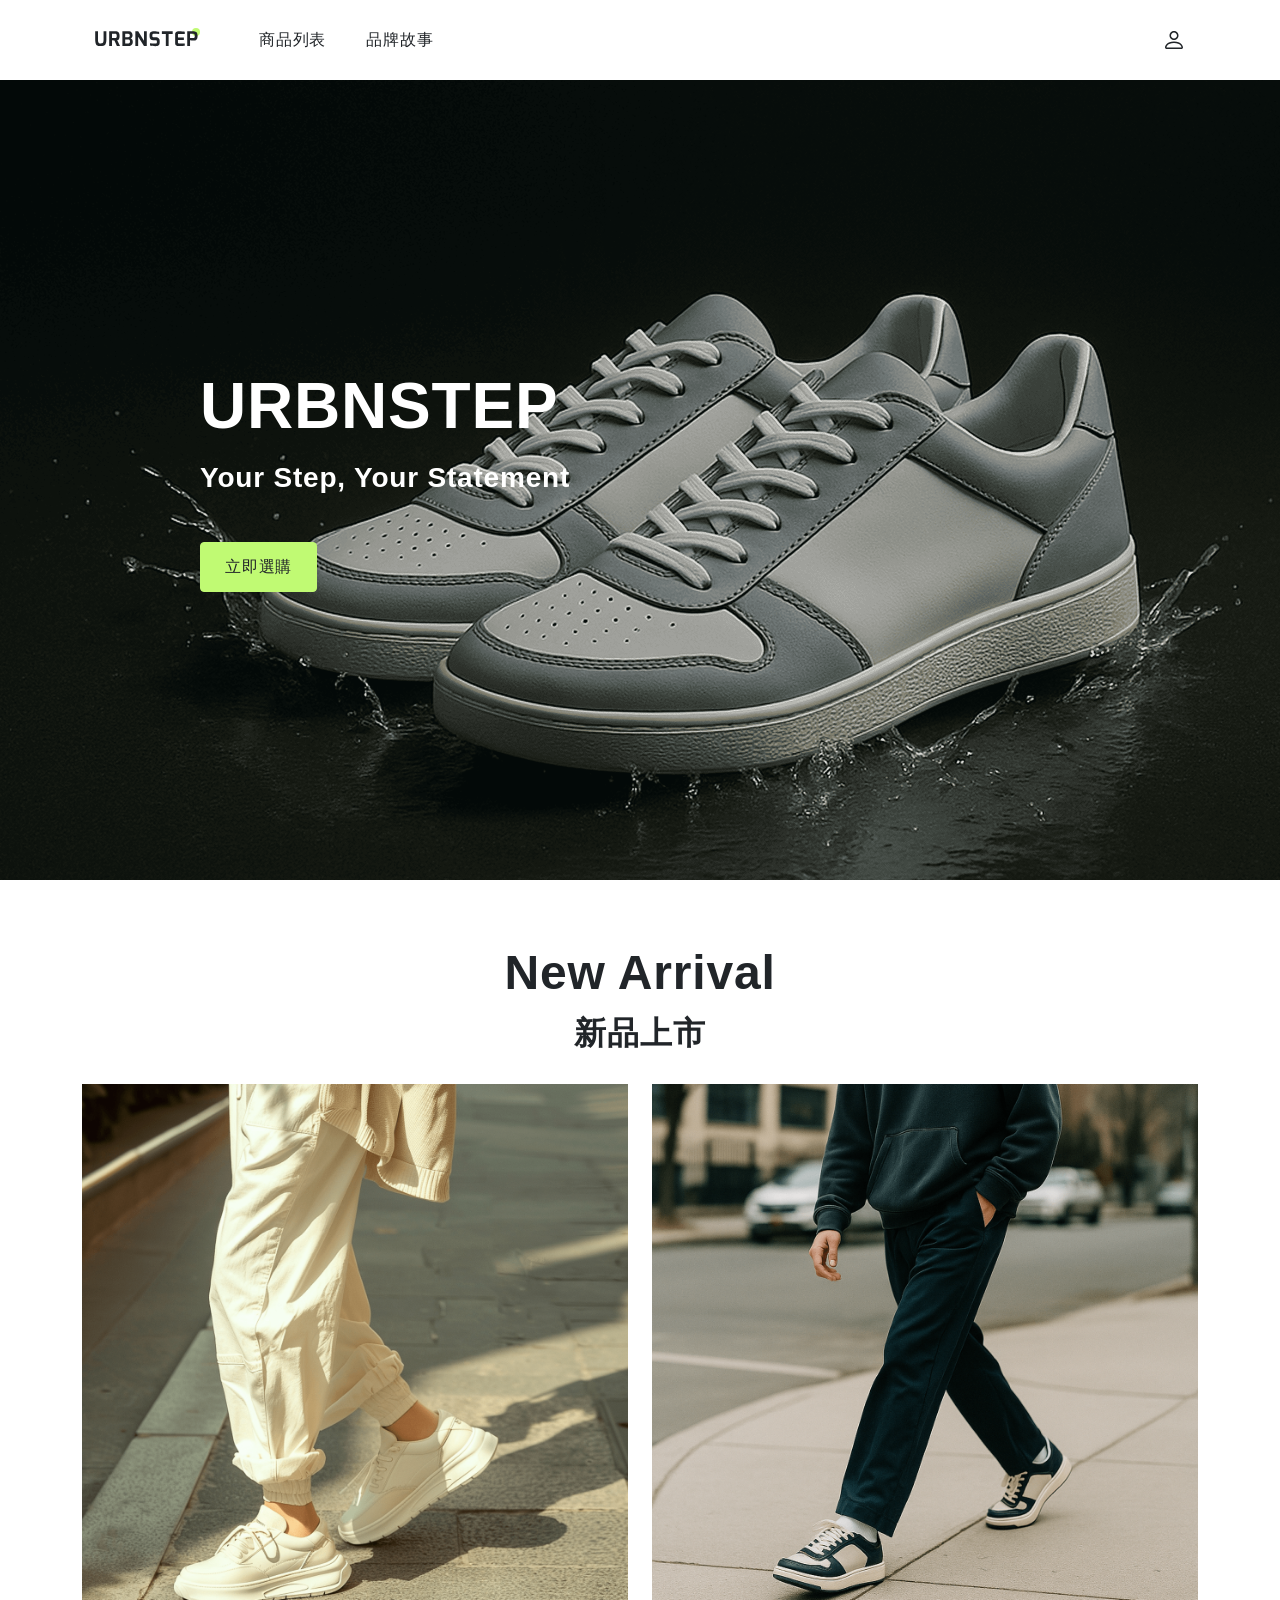
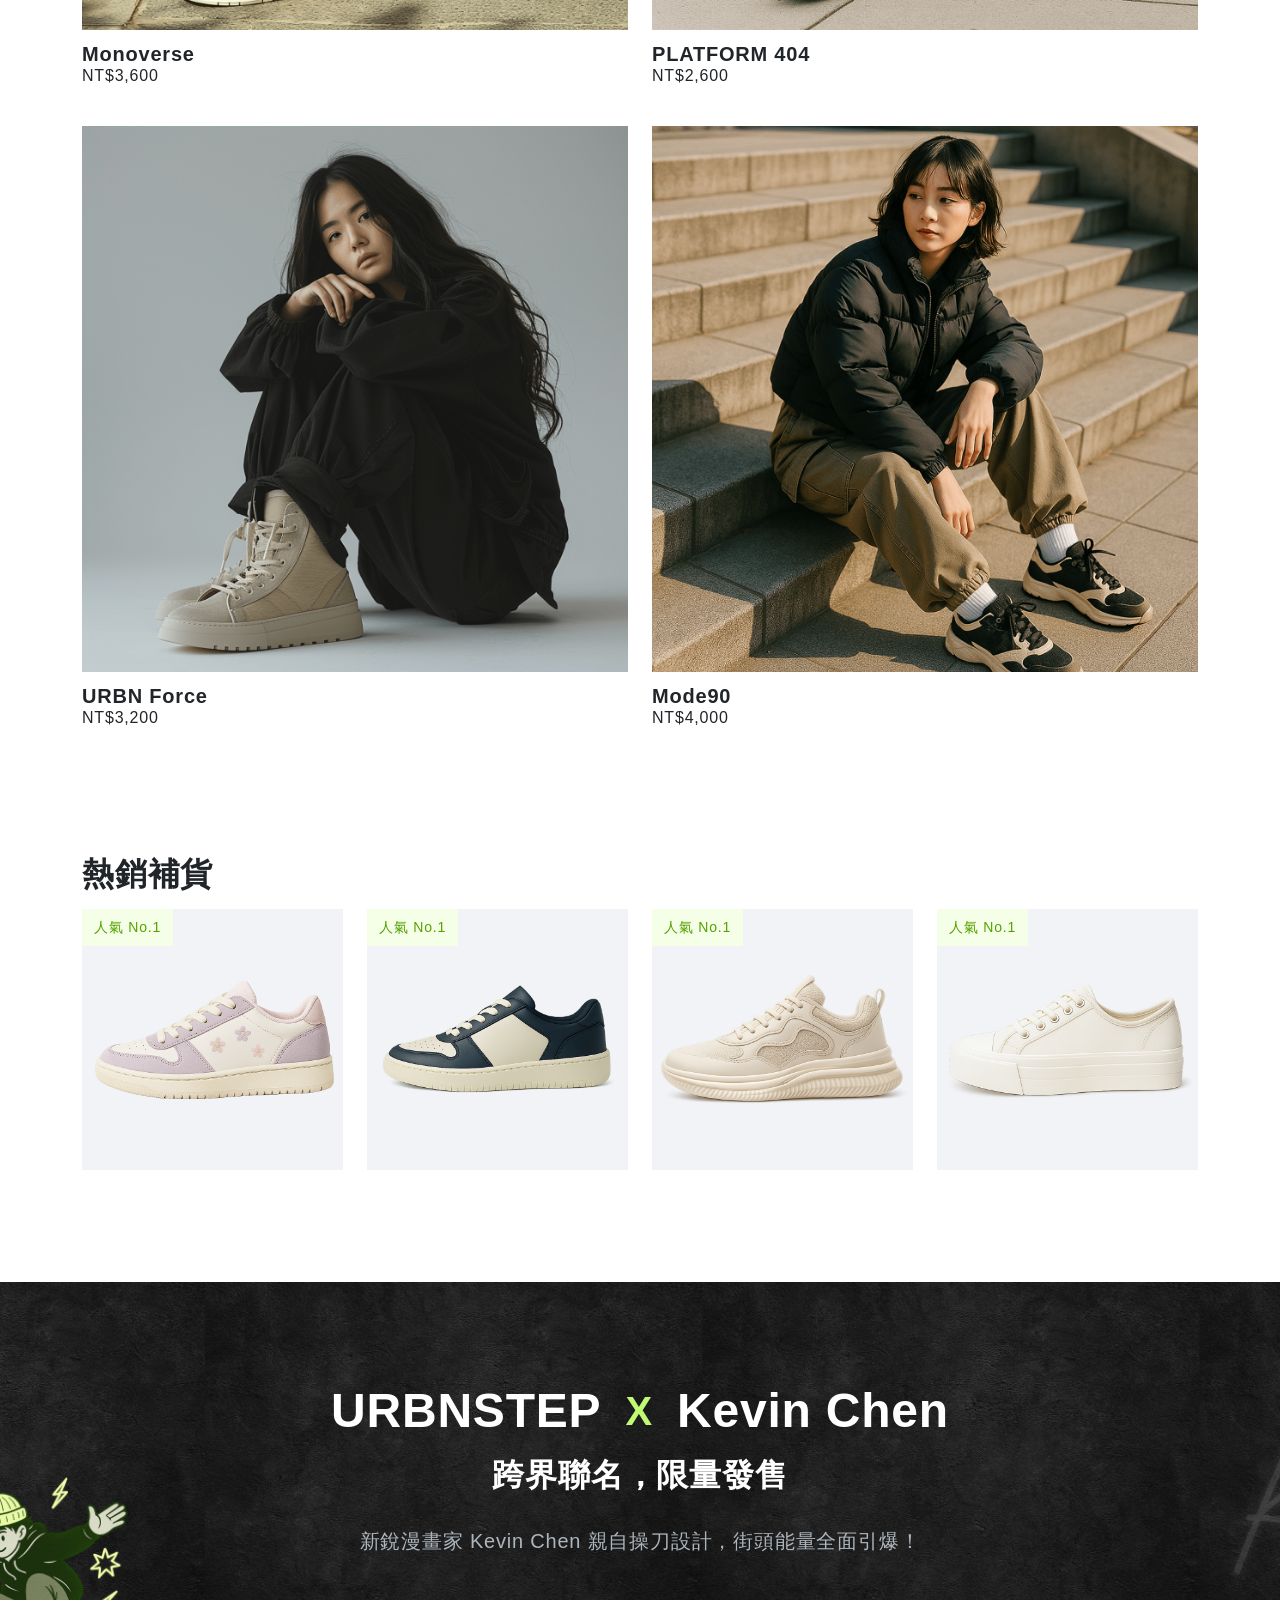
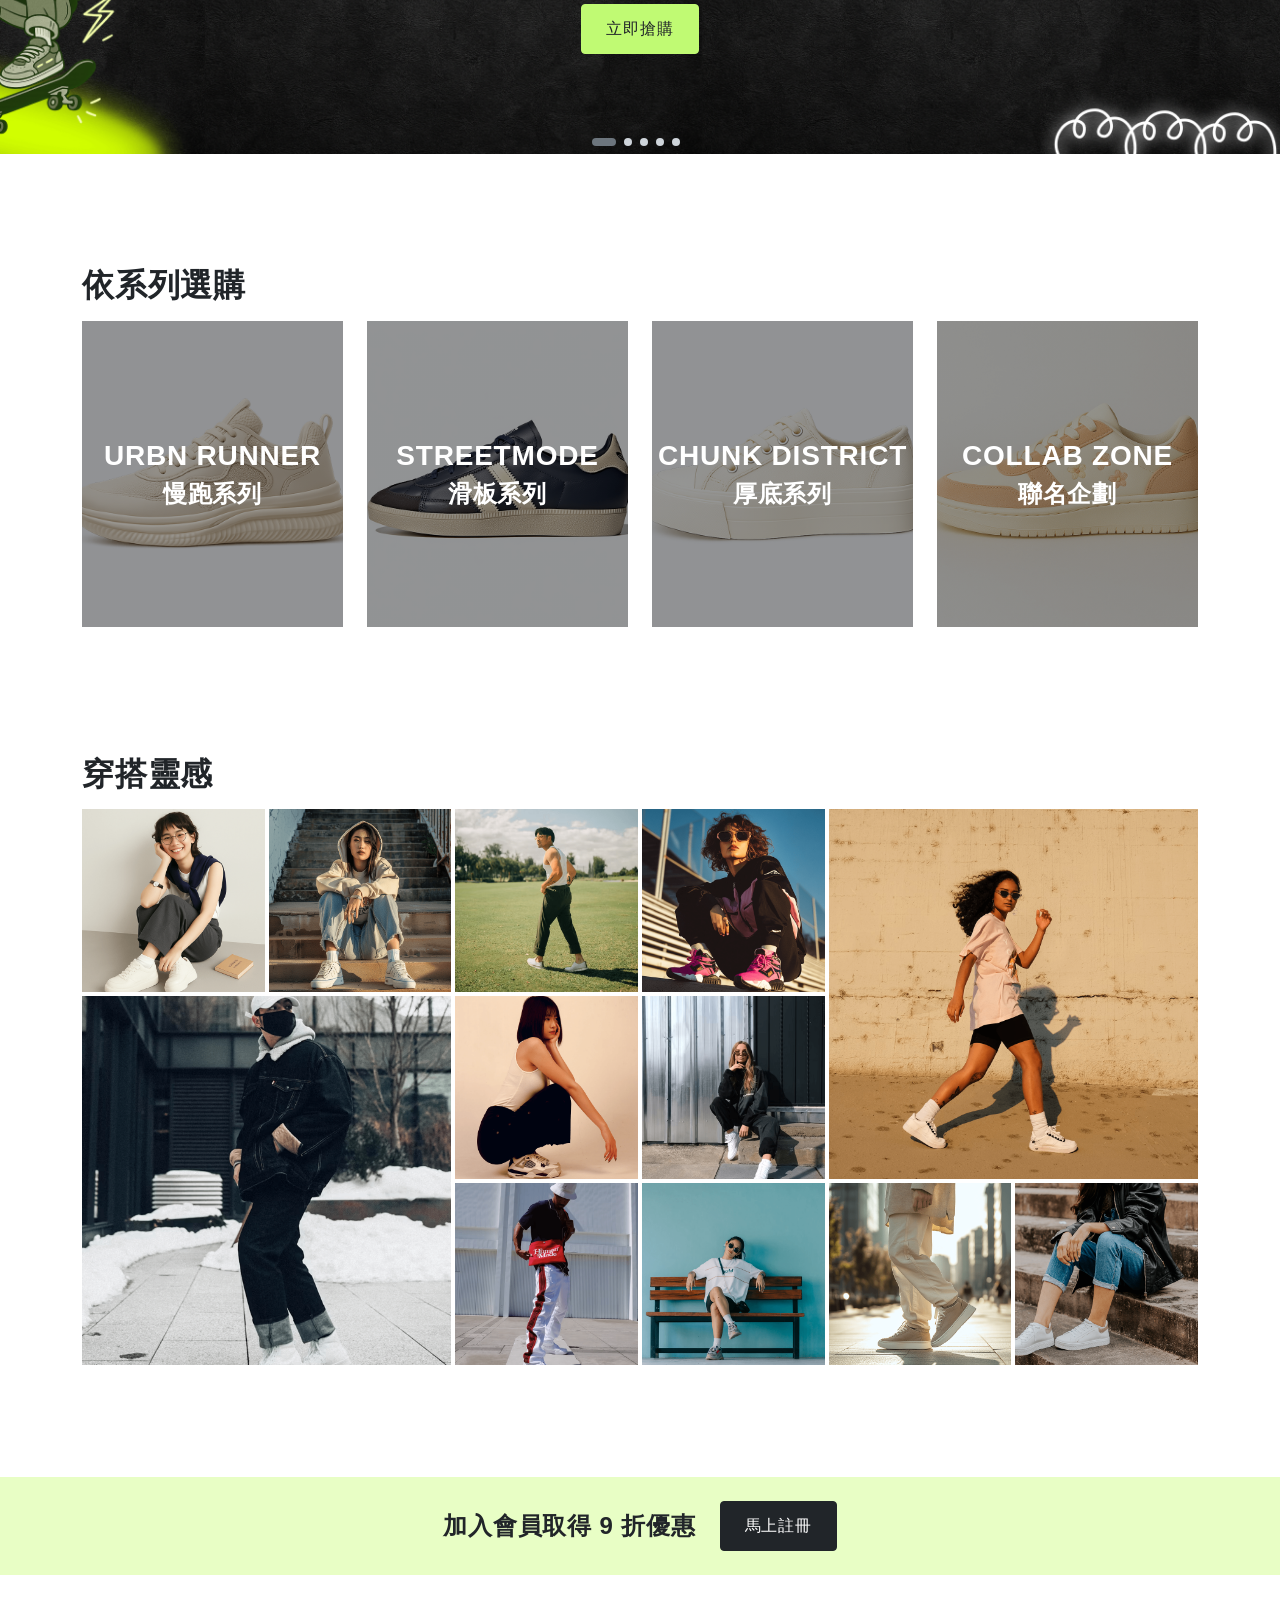
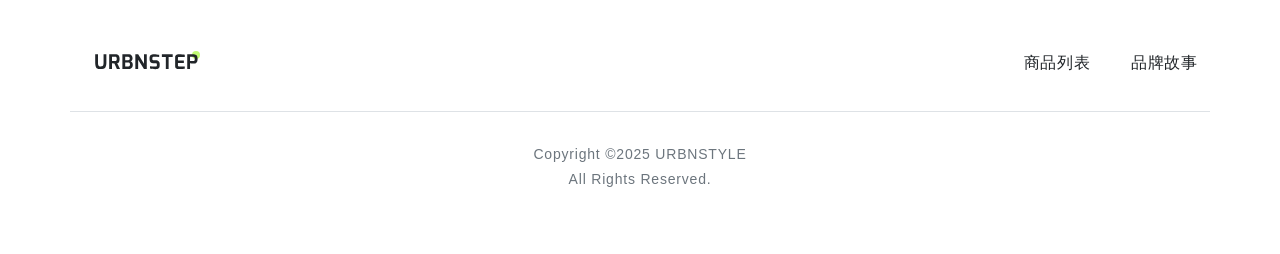
==== commit 6afff902: "feat:新增網頁連結" ====
--- a/index.html
+++ b/index.html
@@ -3,7 +3,7 @@
   <head>
     <meta charset="UTF-8" />
     <meta name="viewport" content="width=device-width, initial-scale=1.0" />
-    <title>Document</title>
+    <title>首頁</title>
     <link rel="stylesheet" href="./css/style/all.css" />
   </head>
   <body>
@@ -17,22 +17,28 @@
           <li>
             <ul class="list-unstyled d-flex align-items-center">
               <li class="me-8">
-                <img src="./img/svg/logo/logo.svg" alt="品牌標誌" />
+                <a href="./index.html">
+                  <img src="./img/svg/logo/logo.svg" alt="品牌標誌" />
+                </a>
               </li>
               <li class="me-7 d-none d-sm-flex">
-                <a class="py-3 fs-6 text-neutral-900 fw-medium" href="#"
+                <a
+                  class="py-3 fs-6 text-neutral-900 fw-medium"
+                  href="./products_list.html"
                   >商品列表</a
                 >
               </li>
               <li class="me-7 d-none d-sm-flex">
-                <a class="py-3 fs-6 text-neutral-900 fw-medium" href="#"
+                <a
+                  class="py-3 fs-6 text-neutral-900 fw-medium"
+                  href="./brand.html"
                   >品牌故事</a
                 >
               </li>
             </ul>
           </li>
           <li>
-            <a class="p-3" href="#">
+            <a class="p-3" href="./login.html">
               <img src="./img/svg/icon/person.svg" alt="會員登入標誌" />
             </a>
           </li>
@@ -42,10 +48,12 @@
       <nav class="d-sm-none">
         <ul class="list-unstyled d-flex text-center">
           <li class="flex-grow-1">
-            <a class="py-3 btn-primary-200 active-1" href="">商品列表</a>
+            <a class="py-3 btn-primary-200 active-1" href="./products_list.html"
+              >商品列表</a
+            >
           </li>
           <li class="flex-grow-1">
-            <a class="py-3 btn-primary-200" href="">品牌故事</a>
+            <a class="py-3 btn-primary-200" href="./brand.html">品牌故事</a>
           </li>
         </ul>
       </nav>
@@ -62,11 +70,9 @@
               Your Step, Your Statement
             </h2>
           </div>
-          <input
-            class="btn btn-large btn-primary"
-            type="button"
-            value="立即選購"
-          />
+          <a class="btn btn-large btn-primary" href="./products_list.html"
+            >立即選購</a
+          >
         </div>
       </section>
     </header>
@@ -88,7 +94,7 @@
           class="list-unstyled row row-cols-2 row-gap-md-7 row-gap-5 mx-md-n3 mx-n17"
         >
           <li class="col px-md-3 px-17">
-            <a href="">
+            <a href="./product_detail.html">
               <div class="mb-md-3 mb-2">
                 <img src="./img/new-1.png" alt="商品照片" title="商品照片" />
               </div>
@@ -101,41 +107,41 @@
             </a>
           </li>
           <li class="col px-md-3 px-17">
-            <a href="">
+            <a href="./product_detail.html">
               <div class="mb-md-3 mb-2">
-                <img src="./img/new-1.png" alt="商品照片" title="商品照片" />
+                <img src="./img/new-2.png" alt="商品照片" title="商品照片" />
               </div>
               <div>
                 <h3 class="fs-md-5 fs-6 text-neutral-900 fw-bold lh-1p2">
-                  Monoverse
+                  PLATFORM 404
                 </h3>
-                <h3 class="fs-6 text-neutral-900 fs-medium">NT$3,600</h3>
-              </div>
-            </a>
-          </li>
-          <li class="col px-md-3 px-17">
-            <a href="">
+                <h3 class="fs-6 text-neutral-900 fs-medium">NT$2,600</h3>
+              </div>
+            </a>
+          </li>
+          <li class="col px-md-3 px-17">
+            <a href="./product_detail.html">
               <div class="mb-md-3 mb-2">
-                <img src="./img/new-1.png" alt="商品照片" title="商品照片" />
+                <img src="./img/new-3.png" alt="商品照片" title="商品照片" />
               </div>
               <div>
                 <h3 class="fs-md-5 fs-6 text-neutral-900 fw-bold lh-1p2">
-                  Monoverse
+                  URBN Force
                 </h3>
-                <h3 class="fs-6 text-neutral-900 fs-medium">NT$3,600</h3>
-              </div>
-            </a>
-          </li>
-          <li class="col px-md-3 px-17">
-            <a href="">
+                <h3 class="fs-6 text-neutral-900 fs-medium">NT$3,200</h3>
+              </div>
+            </a>
+          </li>
+          <li class="col px-md-3 px-17">
+            <a href="./product_detail.html">
               <div class="mb-md-3 mb-2">
-                <img src="./img/new-1.png" alt="商品照片" title="商品照片" />
+                <img src="./img/new-4.png" alt="商品照片" title="商品照片" />
               </div>
               <div>
                 <h3 class="fs-md-5 fs-6 text-neutral-900 fw-bold lh-1p2">
-                  Monoverse
+                  Mode90
                 </h3>
-                <h3 class="fs-6 text-neutral-900 fs-medium">NT$3,600</h3>
+                <h3 class="fs-6 text-neutral-900 fs-medium">NT$4,000</h3>
               </div>
             </a>
           </li>
@@ -152,40 +158,60 @@
           class="list-unstyled row row-cols-md-4 row-cols-1 mx-md-n3 mx-n2 no-scrollbar flex-nowrap"
         >
           <li class="col px-md-3 px-2">
-            <div class="position-relative">
-              <img src="./img/product-3.png" alt="商品圖片" title="商品圖片" />
-              <span
-                class="py-2 px-3 position-absolute top-0 start-0 fs-7 text-primary-400 fw-medium bg-primary-100"
-                >人氣 No.1</span
-              >
-            </div>
+            <a href="./product_detail.html">
+              <div class="position-relative">
+                <img
+                  src="./img/product-3.png"
+                  alt="商品圖片"
+                  title="商品圖片"
+                />
+                <span
+                  class="py-2 px-3 position-absolute top-0 start-0 fs-7 text-primary-400 fw-medium bg-primary-100"
+                  >人氣 No.1</span
+                >
+              </div>
+            </a>
           </li>
           <li class="col px-md-3 px-2">
-            <div class="position-relative">
-              <img src="./img/product-3.png" alt="商品圖片" title="商品圖片" />
-              <span
-                class="py-2 px-3 position-absolute top-0 start-0 fs-7 text-primary-400 fw-medium bg-primary-100"
-                >人氣 No.1</span
-              >
-            </div>
+            <a href="./product_detail.html">
+              <div class="position-relative">
+                <img src="./img/product.png" alt="商品圖片" title="商品圖片" />
+                <span
+                  class="py-2 px-3 position-absolute top-0 start-0 fs-7 text-primary-400 fw-medium bg-primary-100"
+                  >人氣 No.1</span
+                >
+              </div>
+            </a>
           </li>
           <li class="col px-md-3 px-2">
-            <div class="position-relative">
-              <img src="./img/product-3.png" alt="商品圖片" title="商品圖片" />
-              <span
-                class="py-2 px-3 position-absolute top-0 start-0 fs-7 text-primary-400 fw-medium bg-primary-100"
-                >人氣 No.1</span
-              >
-            </div>
+            <a href="./product_detail.html">
+              <div class="position-relative">
+                <img
+                  src="./img/product-6.png"
+                  alt="商品圖片"
+                  title="商品圖片"
+                />
+                <span
+                  class="py-2 px-3 position-absolute top-0 start-0 fs-7 text-primary-400 fw-medium bg-primary-100"
+                  >人氣 No.1</span
+                >
+              </div>
+            </a>
           </li>
           <li class="col px-md-3 px-2">
-            <div class="position-relative">
-              <img src="./img/product-3.png" alt="商品圖片" title="商品圖片" />
-              <span
-                class="py-2 px-3 position-absolute top-0 start-0 fs-7 text-primary-400 fw-medium bg-primary-100"
-                >人氣 No.1</span
-              >
-            </div>
+            <a href="./product_detail.html">
+              <div class="position-relative">
+                <img
+                  src="./img/product-4.png"
+                  alt="商品圖片"
+                  title="商品圖片"
+                />
+                <span
+                  class="py-2 px-3 position-absolute top-0 start-0 fs-7 text-primary-400 fw-medium bg-primary-100"
+                  >人氣 No.1</span
+                >
+              </div>
+            </a>
           </li>
         </ul>
       </section>
@@ -214,11 +240,9 @@
                 新銳漫畫家 Kevin Chen 親自操刀設計，街頭能量全面引爆！
               </p>
             </div>
-            <input
-              class="btn btn-large btn-primary"
-              type="button"
-              value="立即搶購"
-            />
+            <a class="btn btn-large btn-primary" href="./products_list.html">
+              立即搶購
+            </a>
           </div>
           <!-- 分頁按鈕 -->
           <ul
@@ -255,60 +279,68 @@
           class="list-unstyled row row-cols-xl-4 row-cols-2 mx-md-n3 mx-n17 row-gap-xl-0 row-gap-md-5 row-gap-3"
         >
           <li class="col px-md-3 px-17">
-            <div class="py-md-16 py-18 bg-shoes-1">
-              <div class="text-center">
-                <div class="mb-2">
-                  <p class="fs-md-3 fs-6 text-neutral-0 fw-bold lh-1p2">
-                    URBN RUNNER
+            <a href="./products_list.html">
+              <div class="py-md-16 py-18 bg-shoes-1">
+                <div class="text-center">
+                  <div class="mb-2">
+                    <p class="fs-md-3 fs-6 text-neutral-0 fw-bold lh-1p2">
+                      URBN RUNNER
+                    </p>
+                  </div>
+                  <p class="fs-md-4 fs-6 text-neutral-0 fw-bold lh-1p2">
+                    慢跑系列
                   </p>
                 </div>
-                <p class="fs-md-4 fs-6 text-neutral-0 fw-bold lh-1p2">
-                  慢跑系列
-                </p>
-              </div>
-            </div>
-          </li>
-          <li class="col px-md-3 px-17">
-            <div class="py-md-16 py-18 bg-shoes-1">
-              <div class="text-center">
-                <div class="mb-2">
-                  <p class="fs-md-3 fs-6 text-neutral-0 fw-bold lh-1p2">
-                    URBN RUNNER
+              </div>
+            </a>
+          </li>
+          <li class="col px-md-3 px-17">
+            <a href="./products_list.html">
+              <div class="py-md-16 py-18 bg-shoes-2">
+                <div class="text-center">
+                  <div class="mb-2">
+                    <p class="fs-md-3 fs-6 text-neutral-0 fw-bold lh-1p2">
+                      STREETMODE
+                    </p>
+                  </div>
+                  <p class="fs-md-4 fs-6 text-neutral-0 fw-bold lh-1p2">
+                    滑板系列
                   </p>
                 </div>
-                <p class="fs-md-4 fs-6 text-neutral-0 fw-bold lh-1p2">
-                  慢跑系列
-                </p>
-              </div>
-            </div>
-          </li>
-          <li class="col px-md-3 px-17">
-            <div class="py-md-16 py-18 bg-shoes-1">
-              <div class="text-center">
-                <div class="mb-2">
-                  <p class="fs-md-3 fs-6 text-neutral-0 fw-bold lh-1p2">
-                    URBN RUNNER
+              </div>
+            </a>
+          </li>
+          <li class="col px-md-3 px-17">
+            <a href="./products_list.html">
+              <div class="py-md-16 py-18 bg-shoes-3">
+                <div class="text-center">
+                  <div class="mb-2">
+                    <p class="fs-md-3 fs-6 text-neutral-0 fw-bold lh-1p2">
+                      CHUNK DISTRICT
+                    </p>
+                  </div>
+                  <p class="fs-md-4 fs-6 text-neutral-0 fw-bold lh-1p2">
+                    厚底系列
                   </p>
                 </div>
-                <p class="fs-md-4 fs-6 text-neutral-0 fw-bold lh-1p2">
-                  慢跑系列
-                </p>
-              </div>
-            </div>
-          </li>
-          <li class="col px-md-3 px-17">
-            <div class="py-md-16 py-18 bg-shoes-1">
-              <div class="text-center">
-                <div class="mb-2">
-                  <p class="fs-md-3 fs-6 text-neutral-0 fw-bold lh-1p2">
-                    URBN RUNNER
+              </div>
+            </a>
+          </li>
+          <li class="col px-md-3 px-17">
+            <a href="./products_list.html">
+              <div class="py-md-16 py-18 bg-shoes-4">
+                <div class="text-center">
+                  <div class="mb-2">
+                    <p class="fs-md-3 fs-6 text-neutral-0 fw-bold lh-1p2">
+                      COLLAB ZONE
+                    </p>
+                  </div>
+                  <p class="fs-md-4 fs-6 text-neutral-0 fw-bold lh-1p2">
+                    聯名企劃
                   </p>
                 </div>
-                <p class="fs-md-4 fs-6 text-neutral-0 fw-bold lh-1p2">
-                  慢跑系列
-                </p>
-              </div>
-            </div>
+              </div>
+            </a>
           </li>
         </ul>
       </section>
@@ -325,45 +357,69 @@
               class="d-flex gap-sm-1 gap-4 flex-sm-column flex-nowrap flex-shrink-0 flex-sm-shrink-1"
             >
               <div class="d-flex gap-sm-1 gap-4">
-                <a class="flex-shrink-0 flex-sm-shrink-1 max-width-1" href="">
+                <a
+                  class="flex-shrink-0 flex-sm-shrink-1 max-width-1"
+                  href="./products_list.html"
+                >
                   <img src="./img/inspiration-1.png" alt="照片" title="照片" />
                 </a>
-                <a class="flex-shrink-0 flex-sm-shrink-1 max-width-1" href="">
-                  <img src="./img/inspiration-1.png" alt="照片" title="照片" />
+                <a
+                  class="flex-shrink-0 flex-sm-shrink-1 max-width-1"
+                  href="/products_list.html"
+                >
+                  <img src="./img/inspiration-2.png" alt="照片" title="照片" />
                 </a>
               </div>
               <a
                 class="flex-shrink-0 flex-sm-shrink-1 max-width-1 max-width-sm-2"
-                href=""
+                href="/products_list.html"
               >
-                <img src="./img/inspiration-1.png" alt="照片" title="照片" />
+                <img src="./img/inspiration-3.png" alt="照片" title="照片" />
               </a>
             </li>
             <li
               class="d-flex gap-sm-1 gap-4 flex-sm-column flex-shrink-0 flex-sm-shrink-1"
             >
               <div class="d-flex gap-sm-1 gap-4">
-                <a class="flex-shrink-0 flex-sm-shrink-1 max-width-1" href="">
-                  <img src="./img/inspiration-1.png" alt="照片" title="照片" />
-                </a>
-                <a class="flex-shrink-0 flex-sm-shrink-1 max-width-1" href="">
-                  <img src="./img/inspiration-1.png" alt="照片" title="照片" />
+                <a
+                  class="flex-shrink-0 flex-sm-shrink-1 max-width-1"
+                  href="/products_list.html"
+                >
+                  <img src="./img/inspiration-4.png" alt="照片" title="照片" />
+                </a>
+                <a
+                  class="flex-shrink-0 flex-sm-shrink-1 max-width-1"
+                  href="/products_list.html"
+                >
+                  <img src="./img/inspiration-5.png" alt="照片" title="照片" />
                 </a>
               </div>
               <div class="d-flex gap-sm-1 gap-4">
-                <a class="flex-shrink-0 flex-sm-shrink-1 max-width-1" href="">
-                  <img src="./img/inspiration-1.png" alt="照片" title="照片" />
-                </a>
-                <a class="flex-shrink-0 flex-sm-shrink-1 max-width-1" href="">
-                  <img src="./img/inspiration-1.png" alt="照片" title="照片" />
+                <a
+                  class="flex-shrink-0 flex-sm-shrink-1 max-width-1"
+                  href="/products_list.html"
+                >
+                  <img src="./img/inspiration-6.png" alt="照片" title="照片" />
+                </a>
+                <a
+                  class="flex-shrink-0 flex-sm-shrink-1 max-width-1"
+                  href="/products_list.html"
+                >
+                  <img src="./img/inspiration-7.png" alt="照片" title="照片" />
                 </a>
               </div>
               <div class="d-flex gap-sm-1 gap-4">
-                <a class="flex-shrink-0 flex-sm-shrink-1 max-width-1" href="">
-                  <img src="./img/inspiration-1.png" alt="照片" title="照片" />
-                </a>
-                <a class="flex-shrink-0 flex-sm-shrink-1 max-width-1" href="">
-                  <img src="./img/inspiration-1.png" alt="照片" title="照片" />
+                <a
+                  class="flex-shrink-0 flex-sm-shrink-1 max-width-1"
+                  href="/products_list.html"
+                >
+                  <img src="./img/inspiration-8.png" alt="照片" title="照片" />
+                </a>
+                <a
+                  class="flex-shrink-0 flex-sm-shrink-1 max-width-1"
+                  href="/products_list.html"
+                >
+                  <img src="./img/inspiration-9.png" alt="照片" title="照片" />
                 </a>
               </div>
             </li>
@@ -372,16 +428,22 @@
             >
               <a
                 class="flex-shrink-0 flex-sm-shrink-1 max-width-1 max-width-sm-2"
-                href=""
+                href="/products_list.html"
               >
-                <img src="./img/inspiration-1.png" alt="照片" title="照片" />
+                <img src="./img/inspiration-10.png" alt="照片" title="照片" />
               </a>
               <div class="d-flex gap-sm-1 gap-4">
-                <a class="flex-shrink-0 flex-sm-shrink-1 max-width-1" href="">
-                  <img src="./img/inspiration-1.png" alt="照片" title="照片" />
-                </a>
-                <a class="flex-shrink-0 flex-sm-shrink-1 max-width-1" href="">
-                  <img src="./img/inspiration-1.png" alt="照片" title="照片" />
+                <a
+                  class="flex-shrink-0 flex-sm-shrink-1 max-width-1"
+                  href="/products_list.html"
+                >
+                  <img src="./img/inspiration-11.png" alt="照片" title="照片" />
+                </a>
+                <a
+                  class="flex-shrink-0 flex-sm-shrink-1 max-width-1"
+                  href="/products_list.html"
+                >
+                  <img src="./img/inspiration-12.png" alt="照片" title="照片" />
                 </a>
               </div>
             </li>
@@ -399,7 +461,9 @@
           <h2 class="fs-sm-4 fs-5 text-neutral-900 fw-bold lh-1p2">
             加入會員取得 9 折優惠
           </h2>
-          <a class="btn btn-large btn-neutral-filled" href=""> 馬上註冊 </a>
+          <a class="btn btn-large btn-neutral-filled" href="./login.html">
+            馬上註冊
+          </a>
         </div>
       </section>
       <section class="py-sm-10 py-6 px-3">
@@ -409,19 +473,21 @@
             class="list-unstyled d-flex justify-content-sm-between align-items-sm-center flex-sm-row flex-column"
           >
             <li class="me-8">
-              <img src="./img/svg/logo/logo.svg" alt="品牌標誌" />
+              <a href="./index.html">
+                <img src="./img/svg/logo/logo.svg" alt="品牌標誌" />
+              </a>
             </li>
             <li
               class="d-flex justify-content-sm-center align-items-sm-center flex-sm-row flex-column"
             >
               <a
                 class="me-7 py-3 ps-sm-0 ps-3 fs-6 text-neutral-900 fw-medium"
-                href="#"
+                href="./products_list.html"
                 >商品列表</a
               >
               <a
                 class="py-3 fs-6 ps-sm-0 ps-3 text-neutral-900 fw-medium"
-                href="#"
+                href="./brand.html"
                 >品牌故事</a
               >
             </li>
--- a/css/style/all.css
+++ b/css/style/all.css
@@ -82,6 +82,8 @@
 /* 118px */
 /* 6px */
 /* 62px */
+/* 120px */
+/* 150px */
 /* 
   =============
   !!!!!圓角!!!!!
@@ -98,6 +100,11 @@
   ======================
   !!!!! max-width !!!!!
   ======================
+*/
+/* 
+  =================
+  !!!!! bread !!!!!
+  =================
 */
 /*
 =====================
@@ -148,6 +155,7 @@
 #16:118
 #17:6
 #18:62
+#19:120
 */
 :root,
 [data-bs-theme=light] {
@@ -1320,6 +1328,26 @@
   --bs-gutter-y: 3.875rem;
 }
 
+.g-19,
+.gx-19 {
+  --bs-gutter-x: 7.5rem;
+}
+
+.g-19,
+.gy-19 {
+  --bs-gutter-y: 7.5rem;
+}
+
+.g-20,
+.gx-20 {
+  --bs-gutter-x: 9.375rem;
+}
+
+.g-20,
+.gy-20 {
+  --bs-gutter-y: 9.375rem;
+}
+
 @media (min-width: 576px) {
   .col-sm {
     -webkit-box-flex: 1;
@@ -1634,6 +1662,22 @@
   .gy-sm-18 {
     --bs-gutter-y: 3.875rem;
   }
+  .g-sm-19,
+  .gx-sm-19 {
+    --bs-gutter-x: 7.5rem;
+  }
+  .g-sm-19,
+  .gy-sm-19 {
+    --bs-gutter-y: 7.5rem;
+  }
+  .g-sm-20,
+  .gx-sm-20 {
+    --bs-gutter-x: 9.375rem;
+  }
+  .g-sm-20,
+  .gy-sm-20 {
+    --bs-gutter-y: 9.375rem;
+  }
 }
 @media (min-width: 768px) {
   .col-md {
@@ -1949,6 +1993,22 @@
   .gy-md-18 {
     --bs-gutter-y: 3.875rem;
   }
+  .g-md-19,
+  .gx-md-19 {
+    --bs-gutter-x: 7.5rem;
+  }
+  .g-md-19,
+  .gy-md-19 {
+    --bs-gutter-y: 7.5rem;
+  }
+  .g-md-20,
+  .gx-md-20 {
+    --bs-gutter-x: 9.375rem;
+  }
+  .g-md-20,
+  .gy-md-20 {
+    --bs-gutter-y: 9.375rem;
+  }
 }
 @media (min-width: 992px) {
   .col-lg {
@@ -2264,6 +2324,22 @@
   .gy-lg-18 {
     --bs-gutter-y: 3.875rem;
   }
+  .g-lg-19,
+  .gx-lg-19 {
+    --bs-gutter-x: 7.5rem;
+  }
+  .g-lg-19,
+  .gy-lg-19 {
+    --bs-gutter-y: 7.5rem;
+  }
+  .g-lg-20,
+  .gx-lg-20 {
+    --bs-gutter-x: 9.375rem;
+  }
+  .g-lg-20,
+  .gy-lg-20 {
+    --bs-gutter-y: 9.375rem;
+  }
 }
 @media (min-width: 1200px) {
   .col-xl {
@@ -2579,6 +2655,22 @@
   .gy-xl-18 {
     --bs-gutter-y: 3.875rem;
   }
+  .g-xl-19,
+  .gx-xl-19 {
+    --bs-gutter-x: 7.5rem;
+  }
+  .g-xl-19,
+  .gy-xl-19 {
+    --bs-gutter-y: 7.5rem;
+  }
+  .g-xl-20,
+  .gx-xl-20 {
+    --bs-gutter-x: 9.375rem;
+  }
+  .g-xl-20,
+  .gy-xl-20 {
+    --bs-gutter-y: 9.375rem;
+  }
 }
 @media (min-width: 1400px) {
   .col-xxl {
@@ -2893,6 +2985,22 @@
   .g-xxl-18,
   .gy-xxl-18 {
     --bs-gutter-y: 3.875rem;
+  }
+  .g-xxl-19,
+  .gx-xxl-19 {
+    --bs-gutter-x: 7.5rem;
+  }
+  .g-xxl-19,
+  .gy-xxl-19 {
+    --bs-gutter-y: 7.5rem;
+  }
+  .g-xxl-20,
+  .gx-xxl-20 {
+    --bs-gutter-x: 9.375rem;
+  }
+  .g-xxl-20,
+  .gy-xxl-20 {
+    --bs-gutter-y: 9.375rem;
   }
 }
 .table {
@@ -3400,8 +3508,8 @@
   --bs-breadcrumb-margin-bottom: 1rem;
   --bs-breadcrumb-bg: ;
   --bs-breadcrumb-border-radius: ;
-  --bs-breadcrumb-divider-color: var(--bs-secondary-color);
-  --bs-breadcrumb-item-padding-x: 0.5rem;
+  --bs-breadcrumb-divider-color: #dee2e6;
+  --bs-breadcrumb-item-padding-x: 0.75rem;
   --bs-breadcrumb-item-active-color: var(--bs-secondary-color);
   display: -webkit-box;
   display: -ms-flexbox;
@@ -8623,6 +8731,14 @@
   padding-right: 1.5rem;
 }
 
+.btn-medium {
+  /* 內間距 */
+  padding-top: 0.75rem;
+  padding-bottom: 0.75rem;
+  padding-left: 1.5rem;
+  padding-right: 1.5rem;
+}
+
 .btn-small {
   /* 內間距 */
   padding-top: 0.5rem;
@@ -8639,7 +8755,7 @@
 }
 .btn-primary:hover {
   background: #c0fa73;
-  border: 1px solid transparent;
+  border: 1px solid transparent !important;
   color: #477a11;
 }
 .btn-primary:active {
@@ -8656,7 +8772,7 @@
 }
 .btn-primary-200:hover {
   background: #e8fec5;
-  border: 0px;
+  border: 0px !important;
   color: #212529;
 }
 .btn-primary-200:active {
@@ -8673,7 +8789,7 @@
 }
 .btn-neutral-filled:hover {
   background: #495057;
-  border: 1px solid transparent;
+  border: 1px solid transparent !important;
   color: #ffffff;
 }
 .btn-neutral-filled:active {
@@ -8682,8 +8798,107 @@
   color: #ffffff !important;
 }
 
+.btn-neutral-outlined-white {
+  background: #ffffff;
+  border: 1px solid #dee2e6;
+  border-radius: 0.25rem;
+  color: #212529;
+}
+.btn-neutral-outlined-white:hover {
+  background: #ffffff;
+  border: 1px solid #6c757d !important;
+  color: #212529;
+}
+.btn-neutral-outlined-white:active {
+  background: #ffffff !important;
+  border: 1px solid #6c757d !important;
+  color: #212529 !important;
+}
+
+.btn-neutral-outlined-white-icon {
+  background: #ffffff;
+  border: 1px solid #212529;
+  border-radius: 0.25rem;
+  color: #212529;
+}
+.btn-neutral-outlined-white-icon:hover {
+  background: #212529;
+  border: 1px solid #212529 !important;
+  color: #ffffff;
+}
+.btn-neutral-outlined-white-icon:active {
+  background: #212529 !important;
+  border: 1px solid #212529 !important;
+  color: #ffffff !important;
+}
+
+.btn-neutral-outlined-transparent {
+  border-bottom: 2px solid #dee2e6;
+  color: #6c757d;
+}
+.btn-neutral-outlined-transparent:hover {
+  border-bottom: 2px solid #212529 !important;
+  color: #212529;
+}
+.btn-neutral-outlined-transparent:active {
+  border-bottom: 2px solid #212529 !important;
+  color: #212529 !important;
+}
+
 .active-1 {
   background-color: #e8fec5;
+  border-color: transparent;
+}
+
+.active-2 {
+  background-color: #c0fa73;
+  border-color: transparent;
+}
+
+.active-3 {
+  background-color: #ffffff;
+  border-color: #212529;
+}
+
+.active-4 {
+  color: #212529;
+  border-bottom-color: #212529;
+}
+
+.btn-disabled {
+  opacity: 0.4;
+  pointer-events: none;
+}
+
+.form-control::-webkit-input-placeholder {
+  color: #212529;
+  font-size: 1rem;
+}
+
+.form-control::-moz-placeholder {
+  color: #212529;
+  font-size: 1rem;
+}
+
+.form-control:-ms-input-placeholder {
+  color: #212529;
+  font-size: 1rem;
+}
+
+.form-control::-ms-input-placeholder {
+  color: #212529;
+  font-size: 1rem;
+}
+
+.form-control::placeholder {
+  color: #212529;
+  font-size: 1rem;
+}
+
+.form-control:focus {
+  outline: none;
+  -webkit-box-shadow: none;
+          box-shadow: none;
 }
 
 .bg-hero {
@@ -8708,6 +8923,30 @@
   background-repeat: no-repeat;
 }
 
+.bg-shoes-2 {
+  background: -webkit-gradient(linear, left top, left bottom, from(rgba(0, 0, 0, 0.4)), to(rgba(0, 0, 0, 0.4))), url(../../img/product-11.png);
+  background: linear-gradient(rgba(0, 0, 0, 0.4), rgba(0, 0, 0, 0.4)), url(../../img/product-11.png);
+  background-size: cover;
+  background-position: center;
+  background-repeat: no-repeat;
+}
+
+.bg-shoes-3 {
+  background: -webkit-gradient(linear, left top, left bottom, from(rgba(0, 0, 0, 0.4)), to(rgba(0, 0, 0, 0.4))), url(../../img/product-4.png);
+  background: linear-gradient(rgba(0, 0, 0, 0.4), rgba(0, 0, 0, 0.4)), url(../../img/product-4.png);
+  background-size: cover;
+  background-position: center;
+  background-repeat: no-repeat;
+}
+
+.bg-shoes-4 {
+  background: -webkit-gradient(linear, left top, left bottom, from(rgba(0, 0, 0, 0.4)), to(rgba(0, 0, 0, 0.4))), url(../../img/product-10.png);
+  background: linear-gradient(rgba(0, 0, 0, 0.4), rgba(0, 0, 0, 0.4)), url(../../img/product-10.png);
+  background-size: cover;
+  background-position: center;
+  background-repeat: no-repeat;
+}
+
 @media (min-width: 768px) {
   .bg-md-hero {
     background: url(../../img/banner.png);
@@ -8716,6 +8955,47 @@
     background-repeat: no-repeat;
   }
 }
+.products-list-menu:hover {
+  color: #57a203 !important;
+}
+.products-list-menu:active {
+  color: #57a203 !important;
+}
+
+.pagination-state:hover {
+  background: #c0fa73;
+}
+.pagination-state:active {
+  background: #c0fa73;
+}
+
+.bg-brand {
+  background: url(../../img/hero-sm.png);
+  background-size: cover;
+  background-position: center;
+  background-repeat: no-repeat;
+}
+
+ul {
+  list-style-type: disc;
+}
+
+.story {
+  text-underline-offset: 0.5rem;
+}
+.story:hover {
+  color: #477a11 !important;
+  border-color: #477a11 !important;
+}
+
+@media (min-width: 576px) {
+  .bg-sm-brand {
+    background: url(../../img/hero.png);
+    background-size: cover;
+    background-position: center;
+    background-repeat: no-repeat;
+  }
+}
 .align-baseline {
   vertical-align: baseline !important;
 }
@@ -9574,6 +9854,14 @@
   margin: 3.875rem !important;
 }
 
+.m-19 {
+  margin: 7.5rem !important;
+}
+
+.m-20 {
+  margin: 9.375rem !important;
+}
+
 .m-auto {
   margin: auto !important;
 }
@@ -9673,6 +9961,16 @@
   margin-left: 3.875rem !important;
 }
 
+.mx-19 {
+  margin-right: 7.5rem !important;
+  margin-left: 7.5rem !important;
+}
+
+.mx-20 {
+  margin-right: 9.375rem !important;
+  margin-left: 9.375rem !important;
+}
+
 .mx-auto {
   margin-right: auto !important;
   margin-left: auto !important;
@@ -9773,6 +10071,16 @@
   margin-bottom: 3.875rem !important;
 }
 
+.my-19 {
+  margin-top: 7.5rem !important;
+  margin-bottom: 7.5rem !important;
+}
+
+.my-20 {
+  margin-top: 9.375rem !important;
+  margin-bottom: 9.375rem !important;
+}
+
 .my-auto {
   margin-top: auto !important;
   margin-bottom: auto !important;
@@ -9854,6 +10162,14 @@
   margin-top: 3.875rem !important;
 }
 
+.mt-19 {
+  margin-top: 7.5rem !important;
+}
+
+.mt-20 {
+  margin-top: 9.375rem !important;
+}
+
 .mt-auto {
   margin-top: auto !important;
 }
@@ -9934,6 +10250,14 @@
   margin-right: 3.875rem !important;
 }
 
+.me-19 {
+  margin-right: 7.5rem !important;
+}
+
+.me-20 {
+  margin-right: 9.375rem !important;
+}
+
 .me-auto {
   margin-right: auto !important;
 }
@@ -10014,6 +10338,14 @@
   margin-bottom: 3.875rem !important;
 }
 
+.mb-19 {
+  margin-bottom: 7.5rem !important;
+}
+
+.mb-20 {
+  margin-bottom: 9.375rem !important;
+}
+
 .mb-auto {
   margin-bottom: auto !important;
 }
@@ -10094,6 +10426,14 @@
   margin-left: 3.875rem !important;
 }
 
+.ms-19 {
+  margin-left: 7.5rem !important;
+}
+
+.ms-20 {
+  margin-left: 9.375rem !important;
+}
+
 .ms-auto {
   margin-left: auto !important;
 }
@@ -10168,6 +10508,14 @@
 
 .m-n18 {
   margin: -3.875rem !important;
+}
+
+.m-n19 {
+  margin: -7.5rem !important;
+}
+
+.m-n20 {
+  margin: -9.375rem !important;
 }
 
 .mx-n1 {
@@ -10260,6 +10608,16 @@
   margin-left: -3.875rem !important;
 }
 
+.mx-n19 {
+  margin-right: -7.5rem !important;
+  margin-left: -7.5rem !important;
+}
+
+.mx-n20 {
+  margin-right: -9.375rem !important;
+  margin-left: -9.375rem !important;
+}
+
 .my-n1 {
   margin-top: -0.25rem !important;
   margin-bottom: -0.25rem !important;
@@ -10350,6 +10708,16 @@
   margin-bottom: -3.875rem !important;
 }
 
+.my-n19 {
+  margin-top: -7.5rem !important;
+  margin-bottom: -7.5rem !important;
+}
+
+.my-n20 {
+  margin-top: -9.375rem !important;
+  margin-bottom: -9.375rem !important;
+}
+
 .mt-n1 {
   margin-top: -0.25rem !important;
 }
@@ -10422,6 +10790,14 @@
   margin-top: -3.875rem !important;
 }
 
+.mt-n19 {
+  margin-top: -7.5rem !important;
+}
+
+.mt-n20 {
+  margin-top: -9.375rem !important;
+}
+
 .me-n1 {
   margin-right: -0.25rem !important;
 }
@@ -10494,6 +10870,14 @@
   margin-right: -3.875rem !important;
 }
 
+.me-n19 {
+  margin-right: -7.5rem !important;
+}
+
+.me-n20 {
+  margin-right: -9.375rem !important;
+}
+
 .mb-n1 {
   margin-bottom: -0.25rem !important;
 }
@@ -10566,6 +10950,14 @@
   margin-bottom: -3.875rem !important;
 }
 
+.mb-n19 {
+  margin-bottom: -7.5rem !important;
+}
+
+.mb-n20 {
+  margin-bottom: -9.375rem !important;
+}
+
 .ms-n1 {
   margin-left: -0.25rem !important;
 }
@@ -10638,6 +11030,14 @@
   margin-left: -3.875rem !important;
 }
 
+.ms-n19 {
+  margin-left: -7.5rem !important;
+}
+
+.ms-n20 {
+  margin-left: -9.375rem !important;
+}
+
 .p-0 {
   padding: 0 !important;
 }
@@ -10712,6 +11112,14 @@
 
 .p-18 {
   padding: 3.875rem !important;
+}
+
+.p-19 {
+  padding: 7.5rem !important;
+}
+
+.p-20 {
+  padding: 9.375rem !important;
 }
 
 .px-0 {
@@ -10809,6 +11217,16 @@
   padding-left: 3.875rem !important;
 }
 
+.px-19 {
+  padding-right: 7.5rem !important;
+  padding-left: 7.5rem !important;
+}
+
+.px-20 {
+  padding-right: 9.375rem !important;
+  padding-left: 9.375rem !important;
+}
+
 .py-0 {
   padding-top: 0 !important;
   padding-bottom: 0 !important;
@@ -10904,6 +11322,16 @@
   padding-bottom: 3.875rem !important;
 }
 
+.py-19 {
+  padding-top: 7.5rem !important;
+  padding-bottom: 7.5rem !important;
+}
+
+.py-20 {
+  padding-top: 9.375rem !important;
+  padding-bottom: 9.375rem !important;
+}
+
 .pt-0 {
   padding-top: 0 !important;
 }
@@ -10980,6 +11408,14 @@
   padding-top: 3.875rem !important;
 }
 
+.pt-19 {
+  padding-top: 7.5rem !important;
+}
+
+.pt-20 {
+  padding-top: 9.375rem !important;
+}
+
 .pe-0 {
   padding-right: 0 !important;
 }
@@ -11056,6 +11492,14 @@
   padding-right: 3.875rem !important;
 }
 
+.pe-19 {
+  padding-right: 7.5rem !important;
+}
+
+.pe-20 {
+  padding-right: 9.375rem !important;
+}
+
 .pb-0 {
   padding-bottom: 0 !important;
 }
@@ -11132,6 +11576,14 @@
   padding-bottom: 3.875rem !important;
 }
 
+.pb-19 {
+  padding-bottom: 7.5rem !important;
+}
+
+.pb-20 {
+  padding-bottom: 9.375rem !important;
+}
+
 .ps-0 {
   padding-left: 0 !important;
 }
@@ -11208,6 +11660,14 @@
   padding-left: 3.875rem !important;
 }
 
+.ps-19 {
+  padding-left: 7.5rem !important;
+}
+
+.ps-20 {
+  padding-left: 9.375rem !important;
+}
+
 .gap-0 {
   gap: 0 !important;
 }
@@ -11284,6 +11744,14 @@
   gap: 3.875rem !important;
 }
 
+.gap-19 {
+  gap: 7.5rem !important;
+}
+
+.gap-20 {
+  gap: 9.375rem !important;
+}
+
 .row-gap-0 {
   row-gap: 0 !important;
 }
@@ -11358,6 +11826,14 @@
 
 .row-gap-18 {
   row-gap: 3.875rem !important;
+}
+
+.row-gap-19 {
+  row-gap: 7.5rem !important;
+}
+
+.row-gap-20 {
+  row-gap: 9.375rem !important;
 }
 
 .column-gap-0 {
@@ -11472,6 +11948,18 @@
   -webkit-column-gap: 3.875rem !important;
      -moz-column-gap: 3.875rem !important;
           column-gap: 3.875rem !important;
+}
+
+.column-gap-19 {
+  -webkit-column-gap: 7.5rem !important;
+     -moz-column-gap: 7.5rem !important;
+          column-gap: 7.5rem !important;
+}
+
+.column-gap-20 {
+  -webkit-column-gap: 9.375rem !important;
+     -moz-column-gap: 9.375rem !important;
+          column-gap: 9.375rem !important;
 }
 
 .font-monospace {
@@ -12358,6 +12846,18 @@
   color: #212529 !important;
 }
 
+.text-functional-danger-100 {
+  color: #fcf1f1 !important;
+}
+
+.text-functional-danger-200 {
+  color: #eba7a7 !important;
+}
+
+.text-functional-danger-300 {
+  color: #d74f4f !important;
+}
+
 .bg-primary-100 {
   background-color: #f5fee7 !important;
 }
@@ -12418,12 +12918,120 @@
   background-color: #212529 !important;
 }
 
+.border-neutral-0 {
+  border-color: #ffffff !important;
+}
+
+.border-neutral-100 {
+  border-color: #f8f9fa !important;
+}
+
+.border-neutral-200 {
+  border-color: #e9ecef !important;
+}
+
+.border-neutral-300 {
+  border-color: #dee2e6 !important;
+}
+
+.border-neutral-400 {
+  border-color: #ced4da !important;
+}
+
+.border-neutral-500 {
+  border-color: #adb5bd !important;
+}
+
+.border-neutral-600 {
+  border-color: #6c757d !important;
+}
+
+.border-neutral-700 {
+  border-color: #495057 !important;
+}
+
+.border-neutral-800 {
+  border-color: #343a40 !important;
+}
+
+.border-neutral-900 {
+  border-color: #212529 !important;
+}
+
+.border-primary-100 {
+  border-color: #f5fee7 !important;
+}
+
+.border-primary-200 {
+  border-color: #e8fec5 !important;
+}
+
+.border-primary-300 {
+  border-color: #c0fa73 !important;
+}
+
+.border-primary-400 {
+  border-color: #57a203 !important;
+}
+
+.border-primary-500 {
+  border-color: #477a11 !important;
+}
+
 .max-width-1 {
   max-width: 18.75rem !important;
 }
 
 .max-width-2 {
   max-width: 37.5rem !important;
+}
+
+.max-width-3 {
+  max-width: 2.5rem !important;
+}
+
+.max-width-4 {
+  max-width: 46.625rem !important;
+}
+
+.max-width-5 {
+  max-width: 4rem !important;
+}
+
+.max-width-6 {
+  max-width: 49% !important;
+}
+
+.max-width-7 {
+  max-width: 10rem !important;
+}
+
+.max-width-8 {
+  max-width: 19.125rem !important;
+}
+
+.max-width-9 {
+  max-width: 7.5rem !important;
+}
+
+.max-width-10 {
+  max-width: 32.875rem !important;
+}
+
+.max-width-11 {
+  max-width: 53.5rem !important;
+}
+
+.max-width-12 {
+  max-width: 67.25rem !important;
+}
+
+.radius-1 {
+  border-radius: 0.25rem !important;
+}
+
+.radius-2 {
+  border-radius: 0.75rem !important;
 }
 
 @media (min-width: 576px) {
@@ -12751,6 +13359,12 @@
   .m-sm-18 {
     margin: 3.875rem !important;
   }
+  .m-sm-19 {
+    margin: 7.5rem !important;
+  }
+  .m-sm-20 {
+    margin: 9.375rem !important;
+  }
   .m-sm-auto {
     margin: auto !important;
   }
@@ -12830,6 +13444,14 @@
     margin-right: 3.875rem !important;
     margin-left: 3.875rem !important;
   }
+  .mx-sm-19 {
+    margin-right: 7.5rem !important;
+    margin-left: 7.5rem !important;
+  }
+  .mx-sm-20 {
+    margin-right: 9.375rem !important;
+    margin-left: 9.375rem !important;
+  }
   .mx-sm-auto {
     margin-right: auto !important;
     margin-left: auto !important;
@@ -12910,6 +13532,14 @@
     margin-top: 3.875rem !important;
     margin-bottom: 3.875rem !important;
   }
+  .my-sm-19 {
+    margin-top: 7.5rem !important;
+    margin-bottom: 7.5rem !important;
+  }
+  .my-sm-20 {
+    margin-top: 9.375rem !important;
+    margin-bottom: 9.375rem !important;
+  }
   .my-sm-auto {
     margin-top: auto !important;
     margin-bottom: auto !important;
@@ -12971,6 +13601,12 @@
   .mt-sm-18 {
     margin-top: 3.875rem !important;
   }
+  .mt-sm-19 {
+    margin-top: 7.5rem !important;
+  }
+  .mt-sm-20 {
+    margin-top: 9.375rem !important;
+  }
   .mt-sm-auto {
     margin-top: auto !important;
   }
@@ -13031,6 +13667,12 @@
   .me-sm-18 {
     margin-right: 3.875rem !important;
   }
+  .me-sm-19 {
+    margin-right: 7.5rem !important;
+  }
+  .me-sm-20 {
+    margin-right: 9.375rem !important;
+  }
   .me-sm-auto {
     margin-right: auto !important;
   }
@@ -13091,6 +13733,12 @@
   .mb-sm-18 {
     margin-bottom: 3.875rem !important;
   }
+  .mb-sm-19 {
+    margin-bottom: 7.5rem !important;
+  }
+  .mb-sm-20 {
+    margin-bottom: 9.375rem !important;
+  }
   .mb-sm-auto {
     margin-bottom: auto !important;
   }
@@ -13151,6 +13799,12 @@
   .ms-sm-18 {
     margin-left: 3.875rem !important;
   }
+  .ms-sm-19 {
+    margin-left: 7.5rem !important;
+  }
+  .ms-sm-20 {
+    margin-left: 9.375rem !important;
+  }
   .ms-sm-auto {
     margin-left: auto !important;
   }
@@ -13207,6 +13861,12 @@
   }
   .m-sm-n18 {
     margin: -3.875rem !important;
+  }
+  .m-sm-n19 {
+    margin: -7.5rem !important;
+  }
+  .m-sm-n20 {
+    margin: -9.375rem !important;
   }
   .mx-sm-n1 {
     margin-right: -0.25rem !important;
@@ -13280,6 +13940,14 @@
     margin-right: -3.875rem !important;
     margin-left: -3.875rem !important;
   }
+  .mx-sm-n19 {
+    margin-right: -7.5rem !important;
+    margin-left: -7.5rem !important;
+  }
+  .mx-sm-n20 {
+    margin-right: -9.375rem !important;
+    margin-left: -9.375rem !important;
+  }
   .my-sm-n1 {
     margin-top: -0.25rem !important;
     margin-bottom: -0.25rem !important;
@@ -13352,6 +14020,14 @@
     margin-top: -3.875rem !important;
     margin-bottom: -3.875rem !important;
   }
+  .my-sm-n19 {
+    margin-top: -7.5rem !important;
+    margin-bottom: -7.5rem !important;
+  }
+  .my-sm-n20 {
+    margin-top: -9.375rem !important;
+    margin-bottom: -9.375rem !important;
+  }
   .mt-sm-n1 {
     margin-top: -0.25rem !important;
   }
@@ -13406,6 +14082,12 @@
   .mt-sm-n18 {
     margin-top: -3.875rem !important;
   }
+  .mt-sm-n19 {
+    margin-top: -7.5rem !important;
+  }
+  .mt-sm-n20 {
+    margin-top: -9.375rem !important;
+  }
   .me-sm-n1 {
     margin-right: -0.25rem !important;
   }
@@ -13460,6 +14142,12 @@
   .me-sm-n18 {
     margin-right: -3.875rem !important;
   }
+  .me-sm-n19 {
+    margin-right: -7.5rem !important;
+  }
+  .me-sm-n20 {
+    margin-right: -9.375rem !important;
+  }
   .mb-sm-n1 {
     margin-bottom: -0.25rem !important;
   }
@@ -13514,6 +14202,12 @@
   .mb-sm-n18 {
     margin-bottom: -3.875rem !important;
   }
+  .mb-sm-n19 {
+    margin-bottom: -7.5rem !important;
+  }
+  .mb-sm-n20 {
+    margin-bottom: -9.375rem !important;
+  }
   .ms-sm-n1 {
     margin-left: -0.25rem !important;
   }
@@ -13568,6 +14262,12 @@
   .ms-sm-n18 {
     margin-left: -3.875rem !important;
   }
+  .ms-sm-n19 {
+    margin-left: -7.5rem !important;
+  }
+  .ms-sm-n20 {
+    margin-left: -9.375rem !important;
+  }
   .p-sm-0 {
     padding: 0 !important;
   }
@@ -13624,6 +14324,12 @@
   }
   .p-sm-18 {
     padding: 3.875rem !important;
+  }
+  .p-sm-19 {
+    padding: 7.5rem !important;
+  }
+  .p-sm-20 {
+    padding: 9.375rem !important;
   }
   .px-sm-0 {
     padding-right: 0 !important;
@@ -13701,6 +14407,14 @@
     padding-right: 3.875rem !important;
     padding-left: 3.875rem !important;
   }
+  .px-sm-19 {
+    padding-right: 7.5rem !important;
+    padding-left: 7.5rem !important;
+  }
+  .px-sm-20 {
+    padding-right: 9.375rem !important;
+    padding-left: 9.375rem !important;
+  }
   .py-sm-0 {
     padding-top: 0 !important;
     padding-bottom: 0 !important;
@@ -13777,6 +14491,14 @@
     padding-top: 3.875rem !important;
     padding-bottom: 3.875rem !important;
   }
+  .py-sm-19 {
+    padding-top: 7.5rem !important;
+    padding-bottom: 7.5rem !important;
+  }
+  .py-sm-20 {
+    padding-top: 9.375rem !important;
+    padding-bottom: 9.375rem !important;
+  }
   .pt-sm-0 {
     padding-top: 0 !important;
   }
@@ -13834,6 +14556,12 @@
   .pt-sm-18 {
     padding-top: 3.875rem !important;
   }
+  .pt-sm-19 {
+    padding-top: 7.5rem !important;
+  }
+  .pt-sm-20 {
+    padding-top: 9.375rem !important;
+  }
   .pe-sm-0 {
     padding-right: 0 !important;
   }
@@ -13891,6 +14619,12 @@
   .pe-sm-18 {
     padding-right: 3.875rem !important;
   }
+  .pe-sm-19 {
+    padding-right: 7.5rem !important;
+  }
+  .pe-sm-20 {
+    padding-right: 9.375rem !important;
+  }
   .pb-sm-0 {
     padding-bottom: 0 !important;
   }
@@ -13948,6 +14682,12 @@
   .pb-sm-18 {
     padding-bottom: 3.875rem !important;
   }
+  .pb-sm-19 {
+    padding-bottom: 7.5rem !important;
+  }
+  .pb-sm-20 {
+    padding-bottom: 9.375rem !important;
+  }
   .ps-sm-0 {
     padding-left: 0 !important;
   }
@@ -14005,6 +14745,12 @@
   .ps-sm-18 {
     padding-left: 3.875rem !important;
   }
+  .ps-sm-19 {
+    padding-left: 7.5rem !important;
+  }
+  .ps-sm-20 {
+    padding-left: 9.375rem !important;
+  }
   .gap-sm-0 {
     gap: 0 !important;
   }
@@ -14062,6 +14808,12 @@
   .gap-sm-18 {
     gap: 3.875rem !important;
   }
+  .gap-sm-19 {
+    gap: 7.5rem !important;
+  }
+  .gap-sm-20 {
+    gap: 9.375rem !important;
+  }
   .row-gap-sm-0 {
     row-gap: 0 !important;
   }
@@ -14118,6 +14870,12 @@
   }
   .row-gap-sm-18 {
     row-gap: 3.875rem !important;
+  }
+  .row-gap-sm-19 {
+    row-gap: 7.5rem !important;
+  }
+  .row-gap-sm-20 {
+    row-gap: 9.375rem !important;
   }
   .column-gap-sm-0 {
     -webkit-column-gap: 0 !important;
@@ -14214,6 +14972,16 @@
        -moz-column-gap: 3.875rem !important;
             column-gap: 3.875rem !important;
   }
+  .column-gap-sm-19 {
+    -webkit-column-gap: 7.5rem !important;
+       -moz-column-gap: 7.5rem !important;
+            column-gap: 7.5rem !important;
+  }
+  .column-gap-sm-20 {
+    -webkit-column-gap: 9.375rem !important;
+       -moz-column-gap: 9.375rem !important;
+            column-gap: 9.375rem !important;
+  }
   .fs-sm-1 {
     font-size: 2.5rem !important;
   }
@@ -14247,11 +15015,71 @@
   .text-sm-center {
     text-align: center !important;
   }
+  .bg-neutral-sm-0 {
+    background-color: #ffffff !important;
+  }
+  .bg-neutral-sm-100 {
+    background-color: #f8f9fa !important;
+  }
+  .bg-neutral-sm-200 {
+    background-color: #e9ecef !important;
+  }
+  .bg-neutral-sm-300 {
+    background-color: #dee2e6 !important;
+  }
+  .bg-neutral-sm-400 {
+    background-color: #ced4da !important;
+  }
+  .bg-neutral-sm-500 {
+    background-color: #adb5bd !important;
+  }
+  .bg-neutral-sm-600 {
+    background-color: #6c757d !important;
+  }
+  .bg-neutral-sm-700 {
+    background-color: #495057 !important;
+  }
+  .bg-neutral-sm-800 {
+    background-color: #343a40 !important;
+  }
+  .bg-neutral-sm-900 {
+    background-color: #212529 !important;
+  }
   .max-width-sm-1 {
     max-width: 18.75rem !important;
   }
   .max-width-sm-2 {
     max-width: 37.5rem !important;
+  }
+  .max-width-sm-3 {
+    max-width: 2.5rem !important;
+  }
+  .max-width-sm-4 {
+    max-width: 46.625rem !important;
+  }
+  .max-width-sm-5 {
+    max-width: 4rem !important;
+  }
+  .max-width-sm-6 {
+    max-width: 49% !important;
+  }
+  .max-width-sm-7 {
+    max-width: 10rem !important;
+  }
+  .max-width-sm-8 {
+    max-width: 19.125rem !important;
+  }
+  .max-width-sm-9 {
+    max-width: 7.5rem !important;
+  }
+  .max-width-sm-10 {
+    max-width: 32.875rem !important;
+  }
+  .max-width-sm-11 {
+    max-width: 53.5rem !important;
+  }
+  .max-width-sm-12 {
+    max-width: 67.25rem !important;
   }
 }
 @media (min-width: 768px) {
@@ -14579,6 +15407,12 @@
   .m-md-18 {
     margin: 3.875rem !important;
   }
+  .m-md-19 {
+    margin: 7.5rem !important;
+  }
+  .m-md-20 {
+    margin: 9.375rem !important;
+  }
   .m-md-auto {
     margin: auto !important;
   }
@@ -14658,6 +15492,14 @@
     margin-right: 3.875rem !important;
     margin-left: 3.875rem !important;
   }
+  .mx-md-19 {
+    margin-right: 7.5rem !important;
+    margin-left: 7.5rem !important;
+  }
+  .mx-md-20 {
+    margin-right: 9.375rem !important;
+    margin-left: 9.375rem !important;
+  }
   .mx-md-auto {
     margin-right: auto !important;
     margin-left: auto !important;
@@ -14738,6 +15580,14 @@
     margin-top: 3.875rem !important;
     margin-bottom: 3.875rem !important;
   }
+  .my-md-19 {
+    margin-top: 7.5rem !important;
+    margin-bottom: 7.5rem !important;
+  }
+  .my-md-20 {
+    margin-top: 9.375rem !important;
+    margin-bottom: 9.375rem !important;
+  }
   .my-md-auto {
     margin-top: auto !important;
     margin-bottom: auto !important;
@@ -14799,6 +15649,12 @@
   .mt-md-18 {
     margin-top: 3.875rem !important;
   }
+  .mt-md-19 {
+    margin-top: 7.5rem !important;
+  }
+  .mt-md-20 {
+    margin-top: 9.375rem !important;
+  }
   .mt-md-auto {
     margin-top: auto !important;
   }
@@ -14859,6 +15715,12 @@
   .me-md-18 {
     margin-right: 3.875rem !important;
   }
+  .me-md-19 {
+    margin-right: 7.5rem !important;
+  }
+  .me-md-20 {
+    margin-right: 9.375rem !important;
+  }
   .me-md-auto {
     margin-right: auto !important;
   }
@@ -14919,6 +15781,12 @@
   .mb-md-18 {
     margin-bottom: 3.875rem !important;
   }
+  .mb-md-19 {
+    margin-bottom: 7.5rem !important;
+  }
+  .mb-md-20 {
+    margin-bottom: 9.375rem !important;
+  }
   .mb-md-auto {
     margin-bottom: auto !important;
   }
@@ -14979,6 +15847,12 @@
   .ms-md-18 {
     margin-left: 3.875rem !important;
   }
+  .ms-md-19 {
+    margin-left: 7.5rem !important;
+  }
+  .ms-md-20 {
+    margin-left: 9.375rem !important;
+  }
   .ms-md-auto {
     margin-left: auto !important;
   }
@@ -15035,6 +15909,12 @@
   }
   .m-md-n18 {
     margin: -3.875rem !important;
+  }
+  .m-md-n19 {
+    margin: -7.5rem !important;
+  }
+  .m-md-n20 {
+    margin: -9.375rem !important;
   }
   .mx-md-n1 {
     margin-right: -0.25rem !important;
@@ -15108,6 +15988,14 @@
     margin-right: -3.875rem !important;
     margin-left: -3.875rem !important;
   }
+  .mx-md-n19 {
+    margin-right: -7.5rem !important;
+    margin-left: -7.5rem !important;
+  }
+  .mx-md-n20 {
+    margin-right: -9.375rem !important;
+    margin-left: -9.375rem !important;
+  }
   .my-md-n1 {
     margin-top: -0.25rem !important;
     margin-bottom: -0.25rem !important;
@@ -15180,6 +16068,14 @@
     margin-top: -3.875rem !important;
     margin-bottom: -3.875rem !important;
   }
+  .my-md-n19 {
+    margin-top: -7.5rem !important;
+    margin-bottom: -7.5rem !important;
+  }
+  .my-md-n20 {
+    margin-top: -9.375rem !important;
+    margin-bottom: -9.375rem !important;
+  }
   .mt-md-n1 {
     margin-top: -0.25rem !important;
   }
@@ -15234,6 +16130,12 @@
   .mt-md-n18 {
     margin-top: -3.875rem !important;
   }
+  .mt-md-n19 {
+    margin-top: -7.5rem !important;
+  }
+  .mt-md-n20 {
+    margin-top: -9.375rem !important;
+  }
   .me-md-n1 {
     margin-right: -0.25rem !important;
   }
@@ -15288,6 +16190,12 @@
   .me-md-n18 {
     margin-right: -3.875rem !important;
   }
+  .me-md-n19 {
+    margin-right: -7.5rem !important;
+  }
+  .me-md-n20 {
+    margin-right: -9.375rem !important;
+  }
   .mb-md-n1 {
     margin-bottom: -0.25rem !important;
   }
@@ -15342,6 +16250,12 @@
   .mb-md-n18 {
     margin-bottom: -3.875rem !important;
   }
+  .mb-md-n19 {
+    margin-bottom: -7.5rem !important;
+  }
+  .mb-md-n20 {
+    margin-bottom: -9.375rem !important;
+  }
   .ms-md-n1 {
     margin-left: -0.25rem !important;
   }
@@ -15396,6 +16310,12 @@
   .ms-md-n18 {
     margin-left: -3.875rem !important;
   }
+  .ms-md-n19 {
+    margin-left: -7.5rem !important;
+  }
+  .ms-md-n20 {
+    margin-left: -9.375rem !important;
+  }
   .p-md-0 {
     padding: 0 !important;
   }
@@ -15452,6 +16372,12 @@
   }
   .p-md-18 {
     padding: 3.875rem !important;
+  }
+  .p-md-19 {
+    padding: 7.5rem !important;
+  }
+  .p-md-20 {
+    padding: 9.375rem !important;
   }
   .px-md-0 {
     padding-right: 0 !important;
@@ -15529,6 +16455,14 @@
     padding-right: 3.875rem !important;
     padding-left: 3.875rem !important;
   }
+  .px-md-19 {
+    padding-right: 7.5rem !important;
+    padding-left: 7.5rem !important;
+  }
+  .px-md-20 {
+    padding-right: 9.375rem !important;
+    padding-left: 9.375rem !important;
+  }
   .py-md-0 {
     padding-top: 0 !important;
     padding-bottom: 0 !important;
@@ -15605,6 +16539,14 @@
     padding-top: 3.875rem !important;
     padding-bottom: 3.875rem !important;
   }
+  .py-md-19 {
+    padding-top: 7.5rem !important;
+    padding-bottom: 7.5rem !important;
+  }
+  .py-md-20 {
+    padding-top: 9.375rem !important;
+    padding-bottom: 9.375rem !important;
+  }
   .pt-md-0 {
     padding-top: 0 !important;
   }
@@ -15662,6 +16604,12 @@
   .pt-md-18 {
     padding-top: 3.875rem !important;
   }
+  .pt-md-19 {
+    padding-top: 7.5rem !important;
+  }
+  .pt-md-20 {
+    padding-top: 9.375rem !important;
+  }
   .pe-md-0 {
     padding-right: 0 !important;
   }
@@ -15719,6 +16667,12 @@
   .pe-md-18 {
     padding-right: 3.875rem !important;
   }
+  .pe-md-19 {
+    padding-right: 7.5rem !important;
+  }
+  .pe-md-20 {
+    padding-right: 9.375rem !important;
+  }
   .pb-md-0 {
     padding-bottom: 0 !important;
   }
@@ -15776,6 +16730,12 @@
   .pb-md-18 {
     padding-bottom: 3.875rem !important;
   }
+  .pb-md-19 {
+    padding-bottom: 7.5rem !important;
+  }
+  .pb-md-20 {
+    padding-bottom: 9.375rem !important;
+  }
   .ps-md-0 {
     padding-left: 0 !important;
   }
@@ -15833,6 +16793,12 @@
   .ps-md-18 {
     padding-left: 3.875rem !important;
   }
+  .ps-md-19 {
+    padding-left: 7.5rem !important;
+  }
+  .ps-md-20 {
+    padding-left: 9.375rem !important;
+  }
   .gap-md-0 {
     gap: 0 !important;
   }
@@ -15890,6 +16856,12 @@
   .gap-md-18 {
     gap: 3.875rem !important;
   }
+  .gap-md-19 {
+    gap: 7.5rem !important;
+  }
+  .gap-md-20 {
+    gap: 9.375rem !important;
+  }
   .row-gap-md-0 {
     row-gap: 0 !important;
   }
@@ -15946,6 +16918,12 @@
   }
   .row-gap-md-18 {
     row-gap: 3.875rem !important;
+  }
+  .row-gap-md-19 {
+    row-gap: 7.5rem !important;
+  }
+  .row-gap-md-20 {
+    row-gap: 9.375rem !important;
   }
   .column-gap-md-0 {
     -webkit-column-gap: 0 !important;
@@ -16042,6 +17020,16 @@
        -moz-column-gap: 3.875rem !important;
             column-gap: 3.875rem !important;
   }
+  .column-gap-md-19 {
+    -webkit-column-gap: 7.5rem !important;
+       -moz-column-gap: 7.5rem !important;
+            column-gap: 7.5rem !important;
+  }
+  .column-gap-md-20 {
+    -webkit-column-gap: 9.375rem !important;
+       -moz-column-gap: 9.375rem !important;
+            column-gap: 9.375rem !important;
+  }
   .fs-md-1 {
     font-size: 2.5rem !important;
   }
@@ -16075,11 +17063,71 @@
   .text-md-center {
     text-align: center !important;
   }
+  .bg-neutral-md-0 {
+    background-color: #ffffff !important;
+  }
+  .bg-neutral-md-100 {
+    background-color: #f8f9fa !important;
+  }
+  .bg-neutral-md-200 {
+    background-color: #e9ecef !important;
+  }
+  .bg-neutral-md-300 {
+    background-color: #dee2e6 !important;
+  }
+  .bg-neutral-md-400 {
+    background-color: #ced4da !important;
+  }
+  .bg-neutral-md-500 {
+    background-color: #adb5bd !important;
+  }
+  .bg-neutral-md-600 {
+    background-color: #6c757d !important;
+  }
+  .bg-neutral-md-700 {
+    background-color: #495057 !important;
+  }
+  .bg-neutral-md-800 {
+    background-color: #343a40 !important;
+  }
+  .bg-neutral-md-900 {
+    background-color: #212529 !important;
+  }
   .max-width-md-1 {
     max-width: 18.75rem !important;
   }
   .max-width-md-2 {
     max-width: 37.5rem !important;
+  }
+  .max-width-md-3 {
+    max-width: 2.5rem !important;
+  }
+  .max-width-md-4 {
+    max-width: 46.625rem !important;
+  }
+  .max-width-md-5 {
+    max-width: 4rem !important;
+  }
+  .max-width-md-6 {
+    max-width: 49% !important;
+  }
+  .max-width-md-7 {
+    max-width: 10rem !important;
+  }
+  .max-width-md-8 {
+    max-width: 19.125rem !important;
+  }
+  .max-width-md-9 {
+    max-width: 7.5rem !important;
+  }
+  .max-width-md-10 {
+    max-width: 32.875rem !important;
+  }
+  .max-width-md-11 {
+    max-width: 53.5rem !important;
+  }
+  .max-width-md-12 {
+    max-width: 67.25rem !important;
   }
 }
 @media (min-width: 992px) {
@@ -16407,6 +17455,12 @@
   .m-lg-18 {
     margin: 3.875rem !important;
   }
+  .m-lg-19 {
+    margin: 7.5rem !important;
+  }
+  .m-lg-20 {
+    margin: 9.375rem !important;
+  }
   .m-lg-auto {
     margin: auto !important;
   }
@@ -16486,6 +17540,14 @@
     margin-right: 3.875rem !important;
     margin-left: 3.875rem !important;
   }
+  .mx-lg-19 {
+    margin-right: 7.5rem !important;
+    margin-left: 7.5rem !important;
+  }
+  .mx-lg-20 {
+    margin-right: 9.375rem !important;
+    margin-left: 9.375rem !important;
+  }
   .mx-lg-auto {
     margin-right: auto !important;
     margin-left: auto !important;
@@ -16566,6 +17628,14 @@
     margin-top: 3.875rem !important;
     margin-bottom: 3.875rem !important;
   }
+  .my-lg-19 {
+    margin-top: 7.5rem !important;
+    margin-bottom: 7.5rem !important;
+  }
+  .my-lg-20 {
+    margin-top: 9.375rem !important;
+    margin-bottom: 9.375rem !important;
+  }
   .my-lg-auto {
     margin-top: auto !important;
     margin-bottom: auto !important;
@@ -16627,6 +17697,12 @@
   .mt-lg-18 {
     margin-top: 3.875rem !important;
   }
+  .mt-lg-19 {
+    margin-top: 7.5rem !important;
+  }
+  .mt-lg-20 {
+    margin-top: 9.375rem !important;
+  }
   .mt-lg-auto {
     margin-top: auto !important;
   }
@@ -16687,6 +17763,12 @@
   .me-lg-18 {
     margin-right: 3.875rem !important;
   }
+  .me-lg-19 {
+    margin-right: 7.5rem !important;
+  }
+  .me-lg-20 {
+    margin-right: 9.375rem !important;
+  }
   .me-lg-auto {
     margin-right: auto !important;
   }
@@ -16747,6 +17829,12 @@
   .mb-lg-18 {
     margin-bottom: 3.875rem !important;
   }
+  .mb-lg-19 {
+    margin-bottom: 7.5rem !important;
+  }
+  .mb-lg-20 {
+    margin-bottom: 9.375rem !important;
+  }
   .mb-lg-auto {
     margin-bottom: auto !important;
   }
@@ -16807,6 +17895,12 @@
   .ms-lg-18 {
     margin-left: 3.875rem !important;
   }
+  .ms-lg-19 {
+    margin-left: 7.5rem !important;
+  }
+  .ms-lg-20 {
+    margin-left: 9.375rem !important;
+  }
   .ms-lg-auto {
     margin-left: auto !important;
   }
@@ -16863,6 +17957,12 @@
   }
   .m-lg-n18 {
     margin: -3.875rem !important;
+  }
+  .m-lg-n19 {
+    margin: -7.5rem !important;
+  }
+  .m-lg-n20 {
+    margin: -9.375rem !important;
   }
   .mx-lg-n1 {
     margin-right: -0.25rem !important;
@@ -16936,6 +18036,14 @@
     margin-right: -3.875rem !important;
     margin-left: -3.875rem !important;
   }
+  .mx-lg-n19 {
+    margin-right: -7.5rem !important;
+    margin-left: -7.5rem !important;
+  }
+  .mx-lg-n20 {
+    margin-right: -9.375rem !important;
+    margin-left: -9.375rem !important;
+  }
   .my-lg-n1 {
     margin-top: -0.25rem !important;
     margin-bottom: -0.25rem !important;
@@ -17008,6 +18116,14 @@
     margin-top: -3.875rem !important;
     margin-bottom: -3.875rem !important;
   }
+  .my-lg-n19 {
+    margin-top: -7.5rem !important;
+    margin-bottom: -7.5rem !important;
+  }
+  .my-lg-n20 {
+    margin-top: -9.375rem !important;
+    margin-bottom: -9.375rem !important;
+  }
   .mt-lg-n1 {
     margin-top: -0.25rem !important;
   }
@@ -17062,6 +18178,12 @@
   .mt-lg-n18 {
     margin-top: -3.875rem !important;
   }
+  .mt-lg-n19 {
+    margin-top: -7.5rem !important;
+  }
+  .mt-lg-n20 {
+    margin-top: -9.375rem !important;
+  }
   .me-lg-n1 {
     margin-right: -0.25rem !important;
   }
@@ -17116,6 +18238,12 @@
   .me-lg-n18 {
     margin-right: -3.875rem !important;
   }
+  .me-lg-n19 {
+    margin-right: -7.5rem !important;
+  }
+  .me-lg-n20 {
+    margin-right: -9.375rem !important;
+  }
   .mb-lg-n1 {
     margin-bottom: -0.25rem !important;
   }
@@ -17170,6 +18298,12 @@
   .mb-lg-n18 {
     margin-bottom: -3.875rem !important;
   }
+  .mb-lg-n19 {
+    margin-bottom: -7.5rem !important;
+  }
+  .mb-lg-n20 {
+    margin-bottom: -9.375rem !important;
+  }
   .ms-lg-n1 {
     margin-left: -0.25rem !important;
   }
@@ -17224,6 +18358,12 @@
   .ms-lg-n18 {
     margin-left: -3.875rem !important;
   }
+  .ms-lg-n19 {
+    margin-left: -7.5rem !important;
+  }
+  .ms-lg-n20 {
+    margin-left: -9.375rem !important;
+  }
   .p-lg-0 {
     padding: 0 !important;
   }
@@ -17280,6 +18420,12 @@
   }
   .p-lg-18 {
     padding: 3.875rem !important;
+  }
+  .p-lg-19 {
+    padding: 7.5rem !important;
+  }
+  .p-lg-20 {
+    padding: 9.375rem !important;
   }
   .px-lg-0 {
     padding-right: 0 !important;
@@ -17357,6 +18503,14 @@
     padding-right: 3.875rem !important;
     padding-left: 3.875rem !important;
   }
+  .px-lg-19 {
+    padding-right: 7.5rem !important;
+    padding-left: 7.5rem !important;
+  }
+  .px-lg-20 {
+    padding-right: 9.375rem !important;
+    padding-left: 9.375rem !important;
+  }
   .py-lg-0 {
     padding-top: 0 !important;
     padding-bottom: 0 !important;
@@ -17433,6 +18587,14 @@
     padding-top: 3.875rem !important;
     padding-bottom: 3.875rem !important;
   }
+  .py-lg-19 {
+    padding-top: 7.5rem !important;
+    padding-bottom: 7.5rem !important;
+  }
+  .py-lg-20 {
+    padding-top: 9.375rem !important;
+    padding-bottom: 9.375rem !important;
+  }
   .pt-lg-0 {
     padding-top: 0 !important;
   }
@@ -17490,6 +18652,12 @@
   .pt-lg-18 {
     padding-top: 3.875rem !important;
   }
+  .pt-lg-19 {
+    padding-top: 7.5rem !important;
+  }
+  .pt-lg-20 {
+    padding-top: 9.375rem !important;
+  }
   .pe-lg-0 {
     padding-right: 0 !important;
   }
@@ -17547,6 +18715,12 @@
   .pe-lg-18 {
     padding-right: 3.875rem !important;
   }
+  .pe-lg-19 {
+    padding-right: 7.5rem !important;
+  }
+  .pe-lg-20 {
+    padding-right: 9.375rem !important;
+  }
   .pb-lg-0 {
     padding-bottom: 0 !important;
   }
@@ -17604,6 +18778,12 @@
   .pb-lg-18 {
     padding-bottom: 3.875rem !important;
   }
+  .pb-lg-19 {
+    padding-bottom: 7.5rem !important;
+  }
+  .pb-lg-20 {
+    padding-bottom: 9.375rem !important;
+  }
   .ps-lg-0 {
     padding-left: 0 !important;
   }
@@ -17661,6 +18841,12 @@
   .ps-lg-18 {
     padding-left: 3.875rem !important;
   }
+  .ps-lg-19 {
+    padding-left: 7.5rem !important;
+  }
+  .ps-lg-20 {
+    padding-left: 9.375rem !important;
+  }
   .gap-lg-0 {
     gap: 0 !important;
   }
@@ -17718,6 +18904,12 @@
   .gap-lg-18 {
     gap: 3.875rem !important;
   }
+  .gap-lg-19 {
+    gap: 7.5rem !important;
+  }
+  .gap-lg-20 {
+    gap: 9.375rem !important;
+  }
   .row-gap-lg-0 {
     row-gap: 0 !important;
   }
@@ -17774,6 +18966,12 @@
   }
   .row-gap-lg-18 {
     row-gap: 3.875rem !important;
+  }
+  .row-gap-lg-19 {
+    row-gap: 7.5rem !important;
+  }
+  .row-gap-lg-20 {
+    row-gap: 9.375rem !important;
   }
   .column-gap-lg-0 {
     -webkit-column-gap: 0 !important;
@@ -17870,6 +19068,16 @@
        -moz-column-gap: 3.875rem !important;
             column-gap: 3.875rem !important;
   }
+  .column-gap-lg-19 {
+    -webkit-column-gap: 7.5rem !important;
+       -moz-column-gap: 7.5rem !important;
+            column-gap: 7.5rem !important;
+  }
+  .column-gap-lg-20 {
+    -webkit-column-gap: 9.375rem !important;
+       -moz-column-gap: 9.375rem !important;
+            column-gap: 9.375rem !important;
+  }
   .fs-lg-1 {
     font-size: 2.5rem !important;
   }
@@ -17903,11 +19111,71 @@
   .text-lg-center {
     text-align: center !important;
   }
+  .bg-neutral-lg-0 {
+    background-color: #ffffff !important;
+  }
+  .bg-neutral-lg-100 {
+    background-color: #f8f9fa !important;
+  }
+  .bg-neutral-lg-200 {
+    background-color: #e9ecef !important;
+  }
+  .bg-neutral-lg-300 {
+    background-color: #dee2e6 !important;
+  }
+  .bg-neutral-lg-400 {
+    background-color: #ced4da !important;
+  }
+  .bg-neutral-lg-500 {
+    background-color: #adb5bd !important;
+  }
+  .bg-neutral-lg-600 {
+    background-color: #6c757d !important;
+  }
+  .bg-neutral-lg-700 {
+    background-color: #495057 !important;
+  }
+  .bg-neutral-lg-800 {
+    background-color: #343a40 !important;
+  }
+  .bg-neutral-lg-900 {
+    background-color: #212529 !important;
+  }
   .max-width-lg-1 {
     max-width: 18.75rem !important;
   }
   .max-width-lg-2 {
     max-width: 37.5rem !important;
+  }
+  .max-width-lg-3 {
+    max-width: 2.5rem !important;
+  }
+  .max-width-lg-4 {
+    max-width: 46.625rem !important;
+  }
+  .max-width-lg-5 {
+    max-width: 4rem !important;
+  }
+  .max-width-lg-6 {
+    max-width: 49% !important;
+  }
+  .max-width-lg-7 {
+    max-width: 10rem !important;
+  }
+  .max-width-lg-8 {
+    max-width: 19.125rem !important;
+  }
+  .max-width-lg-9 {
+    max-width: 7.5rem !important;
+  }
+  .max-width-lg-10 {
+    max-width: 32.875rem !important;
+  }
+  .max-width-lg-11 {
+    max-width: 53.5rem !important;
+  }
+  .max-width-lg-12 {
+    max-width: 67.25rem !important;
   }
 }
 @media (min-width: 1200px) {
@@ -18235,6 +19503,12 @@
   .m-xl-18 {
     margin: 3.875rem !important;
   }
+  .m-xl-19 {
+    margin: 7.5rem !important;
+  }
+  .m-xl-20 {
+    margin: 9.375rem !important;
+  }
   .m-xl-auto {
     margin: auto !important;
   }
@@ -18314,6 +19588,14 @@
     margin-right: 3.875rem !important;
     margin-left: 3.875rem !important;
   }
+  .mx-xl-19 {
+    margin-right: 7.5rem !important;
+    margin-left: 7.5rem !important;
+  }
+  .mx-xl-20 {
+    margin-right: 9.375rem !important;
+    margin-left: 9.375rem !important;
+  }
   .mx-xl-auto {
     margin-right: auto !important;
     margin-left: auto !important;
@@ -18394,6 +19676,14 @@
     margin-top: 3.875rem !important;
     margin-bottom: 3.875rem !important;
   }
+  .my-xl-19 {
+    margin-top: 7.5rem !important;
+    margin-bottom: 7.5rem !important;
+  }
+  .my-xl-20 {
+    margin-top: 9.375rem !important;
+    margin-bottom: 9.375rem !important;
+  }
   .my-xl-auto {
     margin-top: auto !important;
     margin-bottom: auto !important;
@@ -18455,6 +19745,12 @@
   .mt-xl-18 {
     margin-top: 3.875rem !important;
   }
+  .mt-xl-19 {
+    margin-top: 7.5rem !important;
+  }
+  .mt-xl-20 {
+    margin-top: 9.375rem !important;
+  }
   .mt-xl-auto {
     margin-top: auto !important;
   }
@@ -18515,6 +19811,12 @@
   .me-xl-18 {
     margin-right: 3.875rem !important;
   }
+  .me-xl-19 {
+    margin-right: 7.5rem !important;
+  }
+  .me-xl-20 {
+    margin-right: 9.375rem !important;
+  }
   .me-xl-auto {
     margin-right: auto !important;
   }
@@ -18575,6 +19877,12 @@
   .mb-xl-18 {
     margin-bottom: 3.875rem !important;
   }
+  .mb-xl-19 {
+    margin-bottom: 7.5rem !important;
+  }
+  .mb-xl-20 {
+    margin-bottom: 9.375rem !important;
+  }
   .mb-xl-auto {
     margin-bottom: auto !important;
   }
@@ -18635,6 +19943,12 @@
   .ms-xl-18 {
     margin-left: 3.875rem !important;
   }
+  .ms-xl-19 {
+    margin-left: 7.5rem !important;
+  }
+  .ms-xl-20 {
+    margin-left: 9.375rem !important;
+  }
   .ms-xl-auto {
     margin-left: auto !important;
   }
@@ -18691,6 +20005,12 @@
   }
   .m-xl-n18 {
     margin: -3.875rem !important;
+  }
+  .m-xl-n19 {
+    margin: -7.5rem !important;
+  }
+  .m-xl-n20 {
+    margin: -9.375rem !important;
   }
   .mx-xl-n1 {
     margin-right: -0.25rem !important;
@@ -18764,6 +20084,14 @@
     margin-right: -3.875rem !important;
     margin-left: -3.875rem !important;
   }
+  .mx-xl-n19 {
+    margin-right: -7.5rem !important;
+    margin-left: -7.5rem !important;
+  }
+  .mx-xl-n20 {
+    margin-right: -9.375rem !important;
+    margin-left: -9.375rem !important;
+  }
   .my-xl-n1 {
     margin-top: -0.25rem !important;
     margin-bottom: -0.25rem !important;
@@ -18836,6 +20164,14 @@
     margin-top: -3.875rem !important;
     margin-bottom: -3.875rem !important;
   }
+  .my-xl-n19 {
+    margin-top: -7.5rem !important;
+    margin-bottom: -7.5rem !important;
+  }
+  .my-xl-n20 {
+    margin-top: -9.375rem !important;
+    margin-bottom: -9.375rem !important;
+  }
   .mt-xl-n1 {
     margin-top: -0.25rem !important;
   }
@@ -18890,6 +20226,12 @@
   .mt-xl-n18 {
     margin-top: -3.875rem !important;
   }
+  .mt-xl-n19 {
+    margin-top: -7.5rem !important;
+  }
+  .mt-xl-n20 {
+    margin-top: -9.375rem !important;
+  }
   .me-xl-n1 {
     margin-right: -0.25rem !important;
   }
@@ -18944,6 +20286,12 @@
   .me-xl-n18 {
     margin-right: -3.875rem !important;
   }
+  .me-xl-n19 {
+    margin-right: -7.5rem !important;
+  }
+  .me-xl-n20 {
+    margin-right: -9.375rem !important;
+  }
   .mb-xl-n1 {
     margin-bottom: -0.25rem !important;
   }
@@ -18998,6 +20346,12 @@
   .mb-xl-n18 {
     margin-bottom: -3.875rem !important;
   }
+  .mb-xl-n19 {
+    margin-bottom: -7.5rem !important;
+  }
+  .mb-xl-n20 {
+    margin-bottom: -9.375rem !important;
+  }
   .ms-xl-n1 {
     margin-left: -0.25rem !important;
   }
@@ -19052,6 +20406,12 @@
   .ms-xl-n18 {
     margin-left: -3.875rem !important;
   }
+  .ms-xl-n19 {
+    margin-left: -7.5rem !important;
+  }
+  .ms-xl-n20 {
+    margin-left: -9.375rem !important;
+  }
   .p-xl-0 {
     padding: 0 !important;
   }
@@ -19108,6 +20468,12 @@
   }
   .p-xl-18 {
     padding: 3.875rem !important;
+  }
+  .p-xl-19 {
+    padding: 7.5rem !important;
+  }
+  .p-xl-20 {
+    padding: 9.375rem !important;
   }
   .px-xl-0 {
     padding-right: 0 !important;
@@ -19185,6 +20551,14 @@
     padding-right: 3.875rem !important;
     padding-left: 3.875rem !important;
   }
+  .px-xl-19 {
+    padding-right: 7.5rem !important;
+    padding-left: 7.5rem !important;
+  }
+  .px-xl-20 {
+    padding-right: 9.375rem !important;
+    padding-left: 9.375rem !important;
+  }
   .py-xl-0 {
     padding-top: 0 !important;
     padding-bottom: 0 !important;
@@ -19261,6 +20635,14 @@
     padding-top: 3.875rem !important;
     padding-bottom: 3.875rem !important;
   }
+  .py-xl-19 {
+    padding-top: 7.5rem !important;
+    padding-bottom: 7.5rem !important;
+  }
+  .py-xl-20 {
+    padding-top: 9.375rem !important;
+    padding-bottom: 9.375rem !important;
+  }
   .pt-xl-0 {
     padding-top: 0 !important;
   }
@@ -19318,6 +20700,12 @@
   .pt-xl-18 {
     padding-top: 3.875rem !important;
   }
+  .pt-xl-19 {
+    padding-top: 7.5rem !important;
+  }
+  .pt-xl-20 {
+    padding-top: 9.375rem !important;
+  }
   .pe-xl-0 {
     padding-right: 0 !important;
   }
@@ -19375,6 +20763,12 @@
   .pe-xl-18 {
     padding-right: 3.875rem !important;
   }
+  .pe-xl-19 {
+    padding-right: 7.5rem !important;
+  }
+  .pe-xl-20 {
+    padding-right: 9.375rem !important;
+  }
   .pb-xl-0 {
     padding-bottom: 0 !important;
   }
@@ -19432,6 +20826,12 @@
   .pb-xl-18 {
     padding-bottom: 3.875rem !important;
   }
+  .pb-xl-19 {
+    padding-bottom: 7.5rem !important;
+  }
+  .pb-xl-20 {
+    padding-bottom: 9.375rem !important;
+  }
   .ps-xl-0 {
     padding-left: 0 !important;
   }
@@ -19489,6 +20889,12 @@
   .ps-xl-18 {
     padding-left: 3.875rem !important;
   }
+  .ps-xl-19 {
+    padding-left: 7.5rem !important;
+  }
+  .ps-xl-20 {
+    padding-left: 9.375rem !important;
+  }
   .gap-xl-0 {
     gap: 0 !important;
   }
@@ -19546,6 +20952,12 @@
   .gap-xl-18 {
     gap: 3.875rem !important;
   }
+  .gap-xl-19 {
+    gap: 7.5rem !important;
+  }
+  .gap-xl-20 {
+    gap: 9.375rem !important;
+  }
   .row-gap-xl-0 {
     row-gap: 0 !important;
   }
@@ -19602,6 +21014,12 @@
   }
   .row-gap-xl-18 {
     row-gap: 3.875rem !important;
+  }
+  .row-gap-xl-19 {
+    row-gap: 7.5rem !important;
+  }
+  .row-gap-xl-20 {
+    row-gap: 9.375rem !important;
   }
   .column-gap-xl-0 {
     -webkit-column-gap: 0 !important;
@@ -19698,6 +21116,16 @@
        -moz-column-gap: 3.875rem !important;
             column-gap: 3.875rem !important;
   }
+  .column-gap-xl-19 {
+    -webkit-column-gap: 7.5rem !important;
+       -moz-column-gap: 7.5rem !important;
+            column-gap: 7.5rem !important;
+  }
+  .column-gap-xl-20 {
+    -webkit-column-gap: 9.375rem !important;
+       -moz-column-gap: 9.375rem !important;
+            column-gap: 9.375rem !important;
+  }
   .fs-xl-1 {
     font-size: 2.5rem !important;
   }
@@ -19731,11 +21159,71 @@
   .text-xl-center {
     text-align: center !important;
   }
+  .bg-neutral-xl-0 {
+    background-color: #ffffff !important;
+  }
+  .bg-neutral-xl-100 {
+    background-color: #f8f9fa !important;
+  }
+  .bg-neutral-xl-200 {
+    background-color: #e9ecef !important;
+  }
+  .bg-neutral-xl-300 {
+    background-color: #dee2e6 !important;
+  }
+  .bg-neutral-xl-400 {
+    background-color: #ced4da !important;
+  }
+  .bg-neutral-xl-500 {
+    background-color: #adb5bd !important;
+  }
+  .bg-neutral-xl-600 {
+    background-color: #6c757d !important;
+  }
+  .bg-neutral-xl-700 {
+    background-color: #495057 !important;
+  }
+  .bg-neutral-xl-800 {
+    background-color: #343a40 !important;
+  }
+  .bg-neutral-xl-900 {
+    background-color: #212529 !important;
+  }
   .max-width-xl-1 {
     max-width: 18.75rem !important;
   }
   .max-width-xl-2 {
     max-width: 37.5rem !important;
+  }
+  .max-width-xl-3 {
+    max-width: 2.5rem !important;
+  }
+  .max-width-xl-4 {
+    max-width: 46.625rem !important;
+  }
+  .max-width-xl-5 {
+    max-width: 4rem !important;
+  }
+  .max-width-xl-6 {
+    max-width: 49% !important;
+  }
+  .max-width-xl-7 {
+    max-width: 10rem !important;
+  }
+  .max-width-xl-8 {
+    max-width: 19.125rem !important;
+  }
+  .max-width-xl-9 {
+    max-width: 7.5rem !important;
+  }
+  .max-width-xl-10 {
+    max-width: 32.875rem !important;
+  }
+  .max-width-xl-11 {
+    max-width: 53.5rem !important;
+  }
+  .max-width-xl-12 {
+    max-width: 67.25rem !important;
   }
 }
 @media (min-width: 1400px) {
@@ -20063,6 +21551,12 @@
   .m-xxl-18 {
     margin: 3.875rem !important;
   }
+  .m-xxl-19 {
+    margin: 7.5rem !important;
+  }
+  .m-xxl-20 {
+    margin: 9.375rem !important;
+  }
   .m-xxl-auto {
     margin: auto !important;
   }
@@ -20142,6 +21636,14 @@
     margin-right: 3.875rem !important;
     margin-left: 3.875rem !important;
   }
+  .mx-xxl-19 {
+    margin-right: 7.5rem !important;
+    margin-left: 7.5rem !important;
+  }
+  .mx-xxl-20 {
+    margin-right: 9.375rem !important;
+    margin-left: 9.375rem !important;
+  }
   .mx-xxl-auto {
     margin-right: auto !important;
     margin-left: auto !important;
@@ -20222,6 +21724,14 @@
     margin-top: 3.875rem !important;
     margin-bottom: 3.875rem !important;
   }
+  .my-xxl-19 {
+    margin-top: 7.5rem !important;
+    margin-bottom: 7.5rem !important;
+  }
+  .my-xxl-20 {
+    margin-top: 9.375rem !important;
+    margin-bottom: 9.375rem !important;
+  }
   .my-xxl-auto {
     margin-top: auto !important;
     margin-bottom: auto !important;
@@ -20283,6 +21793,12 @@
   .mt-xxl-18 {
     margin-top: 3.875rem !important;
   }
+  .mt-xxl-19 {
+    margin-top: 7.5rem !important;
+  }
+  .mt-xxl-20 {
+    margin-top: 9.375rem !important;
+  }
   .mt-xxl-auto {
     margin-top: auto !important;
   }
@@ -20343,6 +21859,12 @@
   .me-xxl-18 {
     margin-right: 3.875rem !important;
   }
+  .me-xxl-19 {
+    margin-right: 7.5rem !important;
+  }
+  .me-xxl-20 {
+    margin-right: 9.375rem !important;
+  }
   .me-xxl-auto {
     margin-right: auto !important;
   }
@@ -20403,6 +21925,12 @@
   .mb-xxl-18 {
     margin-bottom: 3.875rem !important;
   }
+  .mb-xxl-19 {
+    margin-bottom: 7.5rem !important;
+  }
+  .mb-xxl-20 {
+    margin-bottom: 9.375rem !important;
+  }
   .mb-xxl-auto {
     margin-bottom: auto !important;
   }
@@ -20463,6 +21991,12 @@
   .ms-xxl-18 {
     margin-left: 3.875rem !important;
   }
+  .ms-xxl-19 {
+    margin-left: 7.5rem !important;
+  }
+  .ms-xxl-20 {
+    margin-left: 9.375rem !important;
+  }
   .ms-xxl-auto {
     margin-left: auto !important;
   }
@@ -20519,6 +22053,12 @@
   }
   .m-xxl-n18 {
     margin: -3.875rem !important;
+  }
+  .m-xxl-n19 {
+    margin: -7.5rem !important;
+  }
+  .m-xxl-n20 {
+    margin: -9.375rem !important;
   }
   .mx-xxl-n1 {
     margin-right: -0.25rem !important;
@@ -20592,6 +22132,14 @@
     margin-right: -3.875rem !important;
     margin-left: -3.875rem !important;
   }
+  .mx-xxl-n19 {
+    margin-right: -7.5rem !important;
+    margin-left: -7.5rem !important;
+  }
+  .mx-xxl-n20 {
+    margin-right: -9.375rem !important;
+    margin-left: -9.375rem !important;
+  }
   .my-xxl-n1 {
     margin-top: -0.25rem !important;
     margin-bottom: -0.25rem !important;
@@ -20664,6 +22212,14 @@
     margin-top: -3.875rem !important;
     margin-bottom: -3.875rem !important;
   }
+  .my-xxl-n19 {
+    margin-top: -7.5rem !important;
+    margin-bottom: -7.5rem !important;
+  }
+  .my-xxl-n20 {
+    margin-top: -9.375rem !important;
+    margin-bottom: -9.375rem !important;
+  }
   .mt-xxl-n1 {
     margin-top: -0.25rem !important;
   }
@@ -20718,6 +22274,12 @@
   .mt-xxl-n18 {
     margin-top: -3.875rem !important;
   }
+  .mt-xxl-n19 {
+    margin-top: -7.5rem !important;
+  }
+  .mt-xxl-n20 {
+    margin-top: -9.375rem !important;
+  }
   .me-xxl-n1 {
     margin-right: -0.25rem !important;
   }
@@ -20772,6 +22334,12 @@
   .me-xxl-n18 {
     margin-right: -3.875rem !important;
   }
+  .me-xxl-n19 {
+    margin-right: -7.5rem !important;
+  }
+  .me-xxl-n20 {
+    margin-right: -9.375rem !important;
+  }
   .mb-xxl-n1 {
     margin-bottom: -0.25rem !important;
   }
@@ -20826,6 +22394,12 @@
   .mb-xxl-n18 {
     margin-bottom: -3.875rem !important;
   }
+  .mb-xxl-n19 {
+    margin-bottom: -7.5rem !important;
+  }
+  .mb-xxl-n20 {
+    margin-bottom: -9.375rem !important;
+  }
   .ms-xxl-n1 {
     margin-left: -0.25rem !important;
   }
@@ -20880,6 +22454,12 @@
   .ms-xxl-n18 {
     margin-left: -3.875rem !important;
   }
+  .ms-xxl-n19 {
+    margin-left: -7.5rem !important;
+  }
+  .ms-xxl-n20 {
+    margin-left: -9.375rem !important;
+  }
   .p-xxl-0 {
     padding: 0 !important;
   }
@@ -20936,6 +22516,12 @@
   }
   .p-xxl-18 {
     padding: 3.875rem !important;
+  }
+  .p-xxl-19 {
+    padding: 7.5rem !important;
+  }
+  .p-xxl-20 {
+    padding: 9.375rem !important;
   }
   .px-xxl-0 {
     padding-right: 0 !important;
@@ -21013,6 +22599,14 @@
     padding-right: 3.875rem !important;
     padding-left: 3.875rem !important;
   }
+  .px-xxl-19 {
+    padding-right: 7.5rem !important;
+    padding-left: 7.5rem !important;
+  }
+  .px-xxl-20 {
+    padding-right: 9.375rem !important;
+    padding-left: 9.375rem !important;
+  }
   .py-xxl-0 {
     padding-top: 0 !important;
     padding-bottom: 0 !important;
@@ -21089,6 +22683,14 @@
     padding-top: 3.875rem !important;
     padding-bottom: 3.875rem !important;
   }
+  .py-xxl-19 {
+    padding-top: 7.5rem !important;
+    padding-bottom: 7.5rem !important;
+  }
+  .py-xxl-20 {
+    padding-top: 9.375rem !important;
+    padding-bottom: 9.375rem !important;
+  }
   .pt-xxl-0 {
     padding-top: 0 !important;
   }
@@ -21146,6 +22748,12 @@
   .pt-xxl-18 {
     padding-top: 3.875rem !important;
   }
+  .pt-xxl-19 {
+    padding-top: 7.5rem !important;
+  }
+  .pt-xxl-20 {
+    padding-top: 9.375rem !important;
+  }
   .pe-xxl-0 {
     padding-right: 0 !important;
   }
@@ -21203,6 +22811,12 @@
   .pe-xxl-18 {
     padding-right: 3.875rem !important;
   }
+  .pe-xxl-19 {
+    padding-right: 7.5rem !important;
+  }
+  .pe-xxl-20 {
+    padding-right: 9.375rem !important;
+  }
   .pb-xxl-0 {
     padding-bottom: 0 !important;
   }
@@ -21260,6 +22874,12 @@
   .pb-xxl-18 {
     padding-bottom: 3.875rem !important;
   }
+  .pb-xxl-19 {
+    padding-bottom: 7.5rem !important;
+  }
+  .pb-xxl-20 {
+    padding-bottom: 9.375rem !important;
+  }
   .ps-xxl-0 {
     padding-left: 0 !important;
   }
@@ -21317,6 +22937,12 @@
   .ps-xxl-18 {
     padding-left: 3.875rem !important;
   }
+  .ps-xxl-19 {
+    padding-left: 7.5rem !important;
+  }
+  .ps-xxl-20 {
+    padding-left: 9.375rem !important;
+  }
   .gap-xxl-0 {
     gap: 0 !important;
   }
@@ -21374,6 +23000,12 @@
   .gap-xxl-18 {
     gap: 3.875rem !important;
   }
+  .gap-xxl-19 {
+    gap: 7.5rem !important;
+  }
+  .gap-xxl-20 {
+    gap: 9.375rem !important;
+  }
   .row-gap-xxl-0 {
     row-gap: 0 !important;
   }
@@ -21430,6 +23062,12 @@
   }
   .row-gap-xxl-18 {
     row-gap: 3.875rem !important;
+  }
+  .row-gap-xxl-19 {
+    row-gap: 7.5rem !important;
+  }
+  .row-gap-xxl-20 {
+    row-gap: 9.375rem !important;
   }
   .column-gap-xxl-0 {
     -webkit-column-gap: 0 !important;
@@ -21526,6 +23164,16 @@
        -moz-column-gap: 3.875rem !important;
             column-gap: 3.875rem !important;
   }
+  .column-gap-xxl-19 {
+    -webkit-column-gap: 7.5rem !important;
+       -moz-column-gap: 7.5rem !important;
+            column-gap: 7.5rem !important;
+  }
+  .column-gap-xxl-20 {
+    -webkit-column-gap: 9.375rem !important;
+       -moz-column-gap: 9.375rem !important;
+            column-gap: 9.375rem !important;
+  }
   .fs-xxl-1 {
     font-size: 2.5rem !important;
   }
@@ -21559,11 +23207,71 @@
   .text-xxl-center {
     text-align: center !important;
   }
+  .bg-neutral-xxl-0 {
+    background-color: #ffffff !important;
+  }
+  .bg-neutral-xxl-100 {
+    background-color: #f8f9fa !important;
+  }
+  .bg-neutral-xxl-200 {
+    background-color: #e9ecef !important;
+  }
+  .bg-neutral-xxl-300 {
+    background-color: #dee2e6 !important;
+  }
+  .bg-neutral-xxl-400 {
+    background-color: #ced4da !important;
+  }
+  .bg-neutral-xxl-500 {
+    background-color: #adb5bd !important;
+  }
+  .bg-neutral-xxl-600 {
+    background-color: #6c757d !important;
+  }
+  .bg-neutral-xxl-700 {
+    background-color: #495057 !important;
+  }
+  .bg-neutral-xxl-800 {
+    background-color: #343a40 !important;
+  }
+  .bg-neutral-xxl-900 {
+    background-color: #212529 !important;
+  }
   .max-width-xxl-1 {
     max-width: 18.75rem !important;
   }
   .max-width-xxl-2 {
     max-width: 37.5rem !important;
+  }
+  .max-width-xxl-3 {
+    max-width: 2.5rem !important;
+  }
+  .max-width-xxl-4 {
+    max-width: 46.625rem !important;
+  }
+  .max-width-xxl-5 {
+    max-width: 4rem !important;
+  }
+  .max-width-xxl-6 {
+    max-width: 49% !important;
+  }
+  .max-width-xxl-7 {
+    max-width: 10rem !important;
+  }
+  .max-width-xxl-8 {
+    max-width: 19.125rem !important;
+  }
+  .max-width-xxl-9 {
+    max-width: 7.5rem !important;
+  }
+  .max-width-xxl-10 {
+    max-width: 32.875rem !important;
+  }
+  .max-width-xxl-11 {
+    max-width: 53.5rem !important;
+  }
+  .max-width-xxl-12 {
+    max-width: 67.25rem !important;
   }
 }
 @media print {
